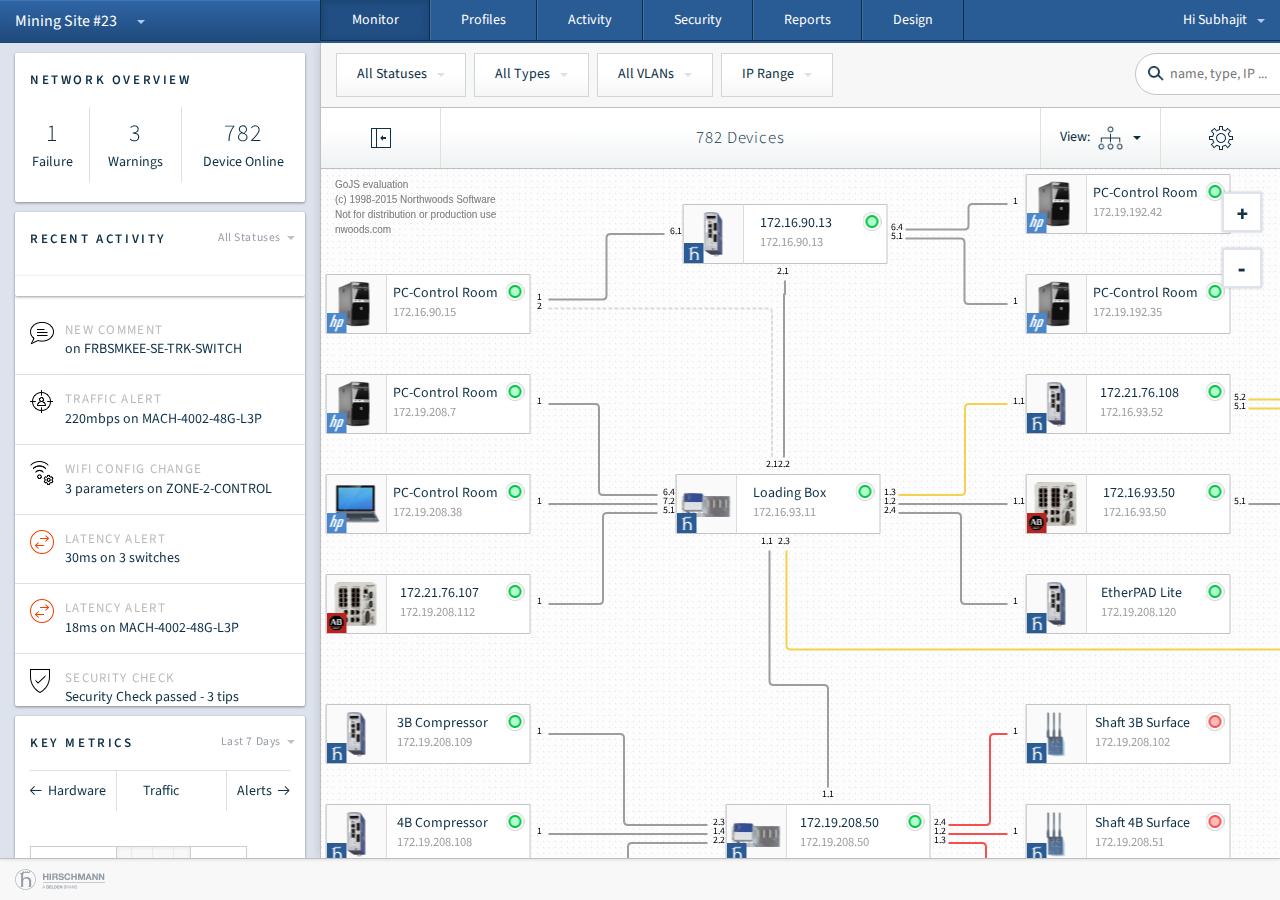
==== index.html @ 6ee3e194 "improve styles for table sorting" ====
<!DOCTYPE html>
<html lang="en">
<head>
	<meta charset="utf-8">
	<meta http-equiv="X-UA-Compatible" content="IE=edge">
	<meta name="viewport" content="width=device-width, initial-scale=1">
	<meta name="apple-mobile-web-app-capable" content="yes">
	
	<title>Monitor - Belden Unified Platform</title>
	
	<link href="http://fonts.googleapis.com/css?family=Source+Sans+Pro:400,300,300italic,400italic,600,700,700italic,600italic" rel="stylesheet" type="text/css">
	
	<link href="assets/css/style.css" rel="stylesheet">
	<link href="assets/css/alignment-helper.css" rel="stylesheet">
	
	<!--[if lt IE 9]>
	<script src="https://oss.maxcdn.com/html5shiv/3.7.2/html5shiv.min.js"></script>
	<script src="https://oss.maxcdn.com/respond/1.4.2/respond.min.js"></script>
	<![endif]-->
	
	<link href="assets/favicon.ico" rel="shortcut icon">
	<link href="assets/img/apple-touch-icon.png" rel="apple-touch-icon">
</head>

<!-- -  H E A D E R   -->



<header>
	<div id="header" class="container-fluid">
		<div class="row">
			<div id="selected-network" class="col-sm-3 border">
				<div class="dropdown">
					<button class="dropdown-toggle" type="button" id="sec-filters-network" data-toggle="dropdown" aria-haspopup="true" aria-expanded="true">Mining Site #23<span class="caret"></span></button>
					<ul class="dropdown-menu" aria-labelledby="sec-filters-network">
						<li><a href="#">Building 2 Network</a></li>
						<li><a href="#">Building 3 Network</a></li>
						<li><a href="#">Building 4 Network</a></li>
						<li role="separator" class="divider"></li>
						<li><a href="#">Create a New Network</a></li>
					</ul>
				</div>
			</div>
			
			<div class="col-md-7 col-sm-8 col-xs-10 border">
				<div class="row">
					<nav>
						<ul class="nav nav-pills">
							<li role="presentation" class="active"><a href="">Monitor</a></li>
							<li role="presentation"><a href="">Profiles</a></li>
							<li role="presentation" class=""><a href="">Activity</a></li>
							<li role="presentation" class="hidden-xs"><a href="">Security</a></li>
							<li role="presentation" class="hidden-sm hidden-xs"><a href="">Reports</a></li>
							<li role="presentation" class="hidden-sm hidden-xs"><a href="">Design</a></li>
						</ul>
					</nav>
				</div>
			</div>
			<div class="col-sm-1 col-xs-2 visible-sm visible-xs text-right">
				
				<div class="dropdown">
					<button class="dropdown-toggle" type="button" id="header-user-mobile" data-toggle="dropdown" aria-haspopup="true" aria-expanded="true"><img src="assets/img/icon-menu.png" width="24" height="17" alt="main menu"></button>
					<ul class="dropdown-menu dropdown-menu-right" aria-labelledby="header-user-mobile">
						<li role="presentation"><a href="">Monitor</a></li>
						<li role="presentation"><a href="">Profiles</a></li>
						<li role="presentation"><a href="">Activity</a></li>
						<li role="presentation"><a href="">Security</a></li>
						<li role="presentation"><a href="">Reports</a></li>
						<li role="presentation"><a href="">Design</a></li>
						<li role="separator" class="divider"></li>
						<li role="presentation"><a href="">Your Account</a></li>
						<li role="presentation"><a href="">Log Out</a></li>
					</ul>
				</div>
			</div>
			<div class="col-md-2 hidden-sm hidden-xs text-right border">
				<div class="dropdown">
					<button class="dropdown-toggle" type="button" id="header-user" data-toggle="dropdown" aria-haspopup="true" aria-expanded="true">Hi Subhajit<span class="caret"></span></button>
					<ul class="dropdown-menu dropdown-menu-right" aria-labelledby="header-user">
						<li><a href="#">Account Settings</a></li>
						<li><a href="#">Another action</a></li>
						<li><a href="#">Log Out</a></li>
					</ul>
				</div>
			</div>
		</div>
	</div>
</header>

<div id="sec-main-content" class="container-fluid" role="main">
	<div class="row">
	
		<!--   S T A T S   -->
		
		<div id="col-stats" class="col-sm-3 col-xs-12">
			<div id="sub-sec-overview" class="sub-sec">
				<div class="sub-sec-title">
					<h3>Network Overview</h3>
				</div>
				<div class="sub-sec-content">
					<div class="stat-counts clearfix">
						<div class="stat-count">
							<div class="stat-wrapper">
								<div class="stat-value">1</div>
								<div class="stat-unit">Failure</div>
							</div>
						</div>
						<div class="stat-count">
							<div class="stat-wrapper">
								<div class="stat-value">3</div>
								<div class="stat-unit">Warnings</div>
							</div>
						</div>
						<div class="stat-count">
							<div class="stat-wrapper">
								<div class="stat-value">782</div>
								<div class="stat-unit">Device Online</div>
							</div>
						</div>
					</div>
				</div>
			</div><!-- sub-sec -->
			
			<div id="sub-sec-recent" class="sub-sec">
				<div class="sub-sec-title">
					<h3>Recent Activity</h3>
					<div class="dropdown">
						<button class="dropdown-toggle" type="button" id="sub-sec-recent-status" data-toggle="dropdown" aria-haspopup="true" aria-expanded="true">All Statuses<span class="caret"></span></button>
						<ul class="dropdown-menu dropdown-menu-right" aria-labelledby="sub-sec-recent-status">
							<li><a href="#">Action</a></li>
							<li><a href="#">Another action</a></li>
							<li><a href="#">Something else here</a></li>
							<li><a href="#">Separated link</a></li>
						</ul>
					</div>
				</div>
				<div class="sub-sec-content">
                
                
                <!-- Start Activity Status-->
                 <div id="sub-sec-metrics" class="sub-sec">
                        <div id="propertiesPanel" style="display: none;  width:100%; background-color: #FFF; border: solid 1px #e0e0e0">
                        
                        <div class="actvity-title"><h1>OVERVIEW &nbsp;&nbsp;&nbsp;&nbsp;&nbsp;&nbsp; ACTIVITY DETAILS</h1></div>
                        
                        <div class="activity-border">&nbsp;</div>
                        
                        <div class="activity-details"><h1>Device has exceeded temperature threshold.</h1></div>
                        
                         <div class="activity-border">&nbsp;</div>
                        
                        <div class="actvity-title"><h1>AFFECTED DEVICES</h1></div>
                        
                         <div class="activity-status"><span id="Status"></span>  &nbsp; <span id="Chassis" ></span> </div>
                        
                        
                         <div class="activity-border">&nbsp;</div>
                         
                         <div class="actvity-title"><h1>DEVICE DATA</h1></div>
                        
                         <div class="activity-details"><p>Temperature for the affected device exceeded the threshold temperature ranges for 23 minutes, but did not near the maximum rated temperature. </p></div>
                         
                         <div class="activity-border">&nbsp;</div>
                         
                         <div class="actvity-title"><h1>RECOMMENDED ACTIONS</h1></div>
                         
                         <div class="activity-details">
                         <ol>
                         <li>Check devices and surrounding enclosures to ensure the devices are recieving proper ventilation.</li>
                         <li>Add additional fans to the affected device to improve temperature management.</li>                         
                         </ol>
                         </div>


                         
                         <div class="activity-border">&nbsp;</div>

                       </div>
                       </div>
                <!-- End Activity Status -->
                
                
					<div class="list-events">
						<div class="list-event comment">
							<div class="list-event-type">New Comment</div>
							<div class="list-event-desc">on FRBSMKEE-SE-TRK-SWITCH</div>
						</div>
						<div class="list-event traffic">
							<div class="list-event-type">Traffic Alert</div>
							<div class="list-event-desc">220mbps on MACH-4002-48G-L3P </div>
						</div>
						<div class="list-event config-wifi">
							<div class="list-event-type">WiFi Config Change</div>
							<div class="list-event-desc">3 parameters on ZONE-2-CONTROL</div>
						</div>
						<div class="list-event alert-latency">
							<div class="list-event-type">Latency Alert</div>
							<div class="list-event-desc"> 30ms on 3 switches</div>
						</div>
						<div class="list-event alert-latency">
							<div class="list-event-type">Latency Alert</div>
							<div class="list-event-desc">18ms on MACH-4002-48G-L3P</div>
						</div>
						<div class="list-event check-security">
							<div class="list-event-type">Security Check</div>
							<div class="list-event-desc">Security Check passed - 3 tips</div>
						</div>
						<div class="list-event comment">
							<div class="list-event-type">New Comment</div>
							<div class="list-event-desc">on FRBSMKEE-SE-TRK-SWITCH</div>
						</div>
						<div class="list-event traffic">
							<div class="list-event-type">Traffic Alert</div>
							<div class="list-event-desc">220mbps on MACH-4002-48G-L3P </div>
						</div>
						<div class="list-event config-wifi">
							<div class="list-event-type">WiFi Config Change</div>
							<div class="list-event-desc">3 parameters on ZONE-2-CONTROL</div>
						</div>
						<div class="list-event alert-latency">
							<div class="list-event-type">Latency Alert</div>
							<div class="list-event-desc"> 30ms on 3 switches</div>
						</div>
						<div class="list-event alert-latency">
							<div class="list-event-type">Latency Alert</div>
							<div class="list-event-desc">18ms on MACH-4002-48G-L3P</div>
						</div>
						<div class="list-event check-security">
							<div class="list-event-type">Security Check</div>
							<div class="list-event-desc">Security Check passed - 3 tips</div>
						</div>
					</div>
				</div>
			</div><!-- sub-sec -->

			<div id="sub-sec-metrics" class="sub-sec">
				<div class="sub-sec-title">
					<h3>Key Metrics</h3>
					<div class="dropdown">
						<button id="sub-sec-metrics-period" class="dropdown-toggle" type="button" data-toggle="dropdown" aria-haspopup="true" aria-expanded="true">Last 7 Days<span class="caret"></span></button>
						<ul class="dropdown-menu dropdown-menu-right" aria-labelledby="sub-sec-metrics-period">
							<li><a href="#">Last Hour</a></li>
							<li><a href="#">Last 7 Days</a></li>
							<li><a href="#">Last Month</a></li>
							<li role="separator" class="divider"></li>
							<li><a href="#">Custom</a></li>
						</ul>
					</div>
				</div>
				<div class="sub-sec-page clearfix">
					<div class="prev"><span class="page-label">Hardware</span></div>
					<div class="current"><span class="page-label">Traffic</span></div>
					<div class="next"><span class="page-label">Alerts</span></div>
				</div>
				<div class="sub-sec-content">
					<div class="stat-widgets">
						<div class="stat-widget clearfix">
							<div class="stat-value"><span class="stat-label">Bandwidth</span></div>
							<div class="stat-graph"><div class="current-point"></div></div>
							<div class="stat-now">
								<div class="now-value">120</div>
								<div class="stat-unit">mbps</div>
							</div>
						</div>
						<div class="stat-widget clearfix">
							<div class="stat-value"><span class="stat-label">Throughput</span></div>
							<div class="stat-graph"><div class="current-point"></div></div>
							<div class="stat-now">
								<div class="now-value">87</div>
								<div class="stat-unit">mbps</div>
							</div>
						</div>
						<div class="stat-widget red clearfix">
							<div class="stat-value"><span class="stat-label">Latency</span></div>
							<div class="stat-graph"><div class="current-point"></div></div>
							<div class="stat-now">
								<div class="now-value">20</div>
								<div class="stat-unit">ms</div>
							</div>
						</div>
					</div>
				</div>
			</div><!-- sub-sec -->
		</div><!-- col-stats -->
		
		
		<!--   M A I N - C O N T E N T   -->
			
		
		<div id="main-content" class="col-sm-9">
			
			
			<div id="sec-filters" class="row">
				<div id="sec-filters-filters" class="col-md-10 col-sm-8 col-xs-9">
					<div class="dropdown">
						<button class="dropdown-toggle" type="button" id="sec-filters-status" data-toggle="dropdown" aria-haspopup="true" aria-expanded="true">All Statuses<span class="caret"></span></button>
						<ul class="dropdown-menu" aria-labelledby="sec-filters-status">
							<li><a href="#">Action</a></li>
							<li><a href="#">Another action</a></li>
							<li><a href="#">Something else here</a></li>
							<li role="separator" class="divider"></li>
							<li><a href="#">Separated link</a></li>
						</ul>
					</div>
					<div class="dropdown">
						<button class="dropdown-toggle" type="button" id="sec-filters-type" data-toggle="dropdown" aria-haspopup="true" aria-expanded="true">All Types<span class="caret"></span></button>
						<ul class="dropdown-menu" aria-labelledby="sec-filters-type">
							<li><a href="#">Action</a></li>
							<li><a href="#">Another action</a></li>
							<li><a href="#">Something else here</a></li>
							<li role="separator" class="divider"></li>
							<li><a href="#">Separated link</a></li>
						</ul>
					</div>
					<div class="dropdown hidden-sm hidden-xs ">
						<button class="dropdown-toggle" type="button" id="sec-filters-vlan" data-toggle="dropdown" aria-haspopup="true" aria-expanded="true">All VLANs<span class="caret"></span></button>
						<ul class="dropdown-menu" aria-labelledby="sec-filters-vlan">
							<li><a href="#">Action</a></li>
							<li><a href="#">Another action</a></li>
							<li><a href="#">Something else here</a></li>
							<li role="separator" class="divider"></li>
							<li><a href="#">Separated link</a></li>
						</ul>
					</div>
					<div class="dropdown hidden-sm hidden-xs ">
						<button class="dropdown-toggle" type="button" id="sec-filters-ip" data-toggle="dropdown" aria-haspopup="true" aria-expanded="true">IP Range<span class="caret"></span></button>
						<ul class="dropdown-menu" aria-labelledby="sec-filters-ip">
							<li><a href="#">Action</a></li>
							<li><a href="#">Another action</a></li>
							<li><a href="#">Something else here</a></li>
							<li><a href="#">Separated link</a></li>
						</ul>
					</div>
				</div>
				<div id="sec-filters-search" class="col-md-2 col-sm-4 col-xs-3 text-right">
					<input class="i-search" type="text" name="search" value="" placeholder="name, type, IP ..." />
				</div>
			</div>

			
			<div class="main-content">
				<div class="row">
					<div class="main-content-titlebar">
						<div id="button-drawer" class="title-button"><div class="title-button-wrapper"></div></div>
						<div class="main-content-title">782 Devices</div>
						<div id="view-dropdown" class="title-button dropdown">
							<div class="dropdown-toggle" type="button" data-toggle="dropdown" aria-haspopup="true" aria-expanded="true">
								<span>View:</span>
								<img class="view-icon" src="assets/img/icon-topology@2x.png" width="25" alt="view inventory as topology">
								<span class="caret"></span>
							</div>
							<ul class="dropdown-menu dropdown-menu-right" aria-labelledby="inventory-view-options">
								<li id="button-view-table" data-view="view-table" data-icon="icon-table@2x.png" data-icon-width="25"><a href="#">Table</a></li>
								<li id="button-view-map" data-view="view-map" data-icon="icon-map@2x.png" data-icon-width="16"><a href="#">Map</a></li>
								<li id="button-view-topology" data-view="view-topology" data-icon="icon-topology@2x.png" data-icon-width="27"><a href="#">Topology</a></li>
							</ul>
						</div>
						<div id="button-gear" class="title-button"><div class="title-button-wrapper"><img src="assets/img/icon-gear.png" alt="content options menu"></div></div>
					</div><!-- main-content-titlebar -->
					<div class="view-topology">
					<!--	<img src="assets/img/topology-2@2x.png" width="3152" height="836" alt="inventory topology view"> -->
						<div id="myDiagram"></div>
						<textarea id="mySavedModel" style="display:none;">
							{"class": "go.GraphLinksModel",
								"copiesArrays": true,
								"copiesArrayObjects": true,
								"linkFromPortIdProperty": "fromPort",
								"linkToPortIdProperty": "toPort",
								"nodeDataArray": [
							  
							{"key":"172.16.90.13", "loc":"-493 -70", "img":"assets/img/rs2_icon.png",
							  "leftArray":[ {"portColor":"#425e5c", "portId":"6.1", "portNumber":"6.1"}],
							  "rightArray":[{"portColor":"#425e5c", "portId":"6.4", "portNumber":"6.4"},
											{"portColor":"#425e5c", "portId":"5.1", "portNumber":"5.1"}],
							  "bottomArray":[{"portColor":"#425e5c", "portId":"2.1", "portNumber":"2.1"}],
								"Chassis":"RS2-4R-2MM-SC", "Contact": "Hirschmann Automation and Control Gmbh", "Location": "Hirschmann RSR", "Name": "172.16.90.13", "Product": "RS2", "FirmwareVersion": "L2P-09.00.00", "Status": "Ok"},
							  
							{"key":"172.16.90.15", "loc":"-850 0", "img":"assets/img/pc_icon.png",
							  "rightArray":[{"portColor":"#425e5c", "portId":"1", "portNumber":"1"},
											{"portColor":"#425e5c", "portId":"2", "portNumber":"2"}],
								"Chassis":"PC", "Contact": "Hirschmann Automation and Control Gmbh", "Location": "Hirschmann RSR", "Name": "PC-Control Room", "Product": "PC", "FirmwareVersion": "Windows", "Status": "Ok"},
							  
							{"key":"172.19.192.42", "loc":"-150 -100", "img":"assets/img/pc_icon.png",
							  "leftArray":[ {"portColor":"#425e5c", "portId":"1", "portNumber":"1"} ],
								"Chassis":"PC", "Contact": "Hirschmann Automation and Control Gmbh", "Location": "Hirschmann RSR", "Name": "PC-Control Room", "Product": "PC", "FirmwareVersion": "Windows", "Status": "Ok"},
							  
							{"key":"172.19.192.35", "loc":"-150 0", "img":"assets/img/pc_icon.png",
							  "leftArray":[ {"portColor":"#425e5c", "portId":"1", "portNumber":"1"} ],
								"Chassis":"PC", "Contact": "Hirschmann Automation and Control Gmbh", "Location": "Hirschmann RSR", "Name": "PC-Control Room", "Product": "PC", "FirmwareVersion": "Windows", "Status": "Ok"},
							  
							{"key":"172.16.93.11", "loc":"-500 200", "img":"assets/img/ms4_icon.png",
							  "leftArray":[ {"portColor":"#425e5c", "portId":"6.4", "portNumber":"6.4"},
											{"portColor":"#425e5c", "portId":"7.2", "portNumber":"7.2"},
											{"portColor":"#425e5c", "portId":"5.1", "portNumber":"5.1"}],
							  "rightArray":[{"portColor":"#425e5c", "portId":"1.3", "portNumber":"1.3"},
											{"portColor":"#425e5c", "portId":"1.2", "portNumber":"1.2"},
											{"portColor":"#425e5c", "portId":"2.4", "portNumber":"2.4"}],
							  "topArray":[{"portColor":"#425e5c", "portId":"2.1", "portNumber":"2.1"},
										  {"portColor":"#425e5c", "portId":"2.2", "portNumber":"2.2"}],
							  "bottomArray":[{"portColor":"#425e5c", "portId":"1.1", "portNumber":"1.1"},
											{"portColor":"#425e5c", "portId":"2.3", "portNumber":"2.3"}],
								"Chassis":"MS4128-5", "Contact": "Hirschmann Automation and Control Gmbh", "Location": "Hirschmann RSR", "Name": "Loading Box", "Product": "PowerMICE", "FirmwareVersion": "L2P-09.00.00", "Status": "Ok"},
							  
							{"key":"172.19.208.7", "loc":"-850 100", "img":"assets/img/pc_icon.png",
							  "rightArray":[ {"portColor":"#425e5c", "portId":"1", "portNumber":"1"} ],
								"Chassis":"PC", "Contact": "Hirschmann Automation and Control Gmbh", "Location": "Hirschmann RSR", "Name": "PC-Control Room", "Product": "PC", "FirmwareVersion": "Windows", "Status": "Ok"},
							  
							{"key":"172.19.208.38", "loc":"-850 200", "img":"assets/img/laptop_icon.png",
							  "rightArray":[ {"portColor":"#425e5c", "portId":"1", "portNumber":"1"} ],
								"Chassis":"Laptop", "Contact": "Hirschmann Automation and Control Gmbh", "Location": "Hirschmann RSR", "Name": "PC-Control Room", "Product": "Lapotp", "FirmwareVersion": "Linux", "Status": "Ok"},
							  
							{"key":"172.19.208.112", "loc":"-850 300", "img":"assets/img/rockwell_5700_icon.png",
							  "rightArray":[ {"portColor":"#425e5c", "portId":"1", "portNumber":"1"} ],
								"Chassis":"Stratix 5700", "Contact": "Hirschmann Automation and Control Gmbh", "Location": "Hirschmann RSR", "Name": "172.21.76.107", "Product": "Rockwell", "FirmwareVersion": "L2P-09.00.00", "Status": "Ok"},
							  
							{"key":"172.16.93.52", "loc":"-150 100", "img":"assets/img/rs2_icon.png",
							  "leftArray":[ {"portColor":"#425e5c", "portId":"1.1", "portNumber":"1.1"} ],
							  "rightArray":[{"portColor":"#425e5c", "portId":"5.2", "portNumber":"5.2"},
											{"portColor":"#425e5c", "portId":"5.1", "portNumber":"5.1"}],
								"Chassis":"RS2-4R-2MM-SC", "Contact": "Hirschmann Automation and Control Gmbh", "Location": "Hirschmann RSR", "Name": "172.21.76.108", "Product": "RS2", "FirmwareVersion": "L2P-09.00.00", "Status": "Ok"},
							  
							{"key":"172.19.208.111", "loc":"250 50", "img":"assets/img/ms4_icon.png",
							  "leftArray":[ {"portColor":"#425e5c", "portId":"1", "portNumber":"1"} ],
								"Chassis":"MS4128-5", "Contact": "Hirschmann Automation and Control Gmbh", "Location": "Hirschmann RSR", "Name": "Multinet Buffer", "Product": "PowerMICE", "FirmwareVersion": "L2P-09.00.00", "Status": "Warning"},
							  
							{"key":"172.19.208.113", "loc":"250 150", "img":"assets/img/rs2_icon.png",
							  "leftArray":[ {"portColor":"#425e5c", "portId":"1", "portNumber":"1"} ],
								"Chassis":"RS2-4R-2MM-SC", "Contact": "Hirschmann Automation and Control Gmbh", "Location": "Hirschmann RSR", "Name": "172.19.208.113", "Product": "RS2", "FirmwareVersion": "L2P-09.00.00", "Status": "Warning"},  
							  
							{"key":"172.16.93.50", "loc":"-150 200", "img":"assets/img/rockwell_5700_icon.png",
							  "leftArray":[ {"portColor":"#425e5c", "portId":"1.1", "portNumber":"1.1"} ],
							  "rightArray":[{"portColor":"#425e5c", "portId":"5.1", "portNumber":"5.1"}],
								"Chassis":"Stratix 5700", "Contact": "Hirschmann Automation and Control Gmbh", "Location": "Hirschmann RSR", "Name": "172.16.93.50", "Product": "Rockwell", "FirmwareVersion": "L2P-09.00.00", "Status": "Ok"},
								
							{"key":"172.19.208.110", "loc":"250 250", "img":"assets/img/rockwell_5700_icon.png",
							  "leftArray":[ {"portColor":"#425e5c", "portId":"1", "portNumber":"1"} ],
								"Chassis":"Stratix 5700", "Contact": "Hirschmann Automation and Control Gmbh", "Location": "Hirschmann RSR", "Name": "K4 Overland", "Product": "Rockwell", "FirmwareVersion": "L2P-09.00.00", "Status": "Ok"},
							  
							{"key":"172.19.208.120", "loc":"-150 300", "img":"assets/img/rs2_icon.png",
							  "leftArray":[ {"portColor":"#425e5c", "portId":"1", "portNumber":"1"} ],
								"Chassis":"RS2-4R-2MM-SC", "Contact": "Hirschmann Automation and Control Gmbh", "Location": "Hirschmann RSR", "Name": "EtherPAD Lite", "Product": "RS2", "FirmwareVersion": "L2P-09.00.00", "Status": "Ok"},
							  
							{"key":"172.19.208.50", "loc":"-450 530", "img":"assets/img/ms4_icon.png",
							  "leftArray":[ {"portColor":"#425e5c", "portId":"2.3", "portNumber":"2.3"},
											{"portColor":"#425e5c", "portId":"1.4", "portNumber":"1.4"},
											{"portColor":"#425e5c", "portId":"2.2", "portNumber":"2.2"}],
							  "rightArray":[{"portColor":"#425e5c", "portId":"2.4", "portNumber":"2.4"},
											{"portColor":"#425e5c", "portId":"1.2", "portNumber":"1.2"},
											{"portColor":"#425e5c", "portId":"1.3", "portNumber":"1.3"}],
							  "topArray":[{"portColor":"#425e5c", "portId":"1.1", "portNumber":"1.1"}],
								"Chassis":"MS4128-5", "Contact": "Hirschmann Automation and Control Gmbh", "Location": "Hirschmann RSR", "Name": "172.19.208.50", "Product": "PowerMICE", "FirmwareVersion": "L2P-09.00.00", "Status": "Ok"},
									
							{"key":"172.19.208.109", "loc":"-850 430", "img":"assets/img/rs2_icon.png",
							  "rightArray":[ {"portColor":"#425e5c", "portId":"1", "portNumber":"1"} ],
								"Chassis":"RS2-4R-2MM-SC", "Contact": "Hirschmann Automation and Control Gmbh", "Location": "Hirschmann RSR", "Name": "3B Compressor", "Product": "RS2", "FirmwareVersion": "L2P-09.00.00", "Status": "Ok"},
								
							{"key":"172.19.208.108", "loc":"-850 530", "img":"assets/img/rs2_icon.png",
							  "rightArray":[ {"portColor":"#425e5c", "portId":"1", "portNumber":"1"} ],
								"Chassis":"RS2-4R-2MM-SC", "Contact": "Hirschmann Automation and Control Gmbh", "Location": "Hirschmann RSR", "Name": "4B Compressor", "Product": "RS2", "FirmwareVersion": "L2P-09.00.00", "Status": "Ok"},
							
							{"key":"172.19.208.106", "loc":"-850 630", "img":"assets/img/rs2_icon.png",
							  "rightArray":[ {"portColor":"#425e5c", "portId":"1", "portNumber":"1"} ],
								"Chassis":"RS2-4R-2MM-SC", "Contact": "Hirschmann Automation and Control Gmbh", "Location": "Hirschmann RSR", "Name": "K4 Compressor", "Product": "RS2", "FirmwareVersion": "L2P-09.00.00", "Status": "Ok"},
							
							{"key":"172.19.208.102", "loc":"-150 430", "img":"assets/img/bat_icon.png",
							  "leftArray":[ {"portColor":"#425e5c", "portId":"1", "portNumber":"1"} ],
								"Chassis":"BAT-300 Rail", "Contact": "Hirschmann Automation and Control Gmbh", "Location": "Hirschmann RSR", "Name": "Shaft 3B Surface", "Product": "BAT Industrial Wireless", "FirmwareVersion": "L2P-09.00.00", "Status": "Error"},
							
							{"key":"172.19.208.51", "loc":"-150 530", "img":"assets/img/bat_icon.png",
							  "leftArray":[ {"portColor":"#425e5c", "portId":"1", "portNumber":"1"} ],
								"Chassis":"BAT-300 Rail", "Contact": "Hirschmann Automation and Control Gmbh", "Location": "Hirschmann RSR", "Name": "Shaft 4B Surface", "Product": "BAT Industrial Wireless", "FirmwareVersion": "L2P-09.00.00", "Status": "Error"},
							
							{"key":"172.19.208.55", "loc":"-150 630", "img":"assets/img/bat_icon.png",
							  "leftArray":[ {"portColor":"#425e5c", "portId":"1", "portNumber":"1"}],
							  "Chassis":"BAT-300 Rail", "Contact": "Hirschmann Automation and Control Gmbh", "Location": "Hirschmann RSR", "Name": "Shaft K4 Surface", "Product": "BAT Industrial Wireless", "FirmwareVersion": "L2P-09.00.00", "Status": "Error"},
							
							{"key":"172.21.76.101", "loc":"1100 0", "img":"assets/img/rs2_icon.png",
							"leftArray":[ {"portColor":"#425e5c", "portId":"1", "portNumber":"1"} ],
							  "Chassis":"RS2-4R-2MM-SC", "Contact": "Hirschmann Automation and Control Gmbh", "Location": "Hirschmann RSR", "Name": "172.21.76.101", "Product": "RS2", "FirmwareVersion": "L2P-09.00.00", "Status": "Ok"},
							
							{"key":"172.21.76.102", "loc":"1100 70", "img":"assets/img/rs2_icon.png",
							"leftArray":[ {"portColor":"#425e5c", "portId":"1", "portNumber":"1"} ],
							  "Chassis":"PingDevice", "Contact": "Hirschmann Automation and Control Gmbh", "Location": "Hirschmann RSR", "Name": "172.21.76.102", "Product": "PingDevice", "FirmwareVersion": "L2P-09.00.00", "Status": "Ok"},
							
							{"key":"172.21.76.103", "loc":"1100 140", "img":"assets/img/rs2_icon.png",
							"leftArray":[ {"portColor":"#425e5c", "portId":"1", "portNumber":"1"} ],
							  "Chassis":"RS2-4R-2MM-SC", "Contact": "Hirschmann Automation and Control Gmbh", "Location": "Hirschmann RSR", "Name": "172.21.76.103", "Product": "RS2", "FirmwareVersion": "L2P-09.00.00", "Status": "Ok"},
							
							{"key":"172.21.76.104", "loc":"1100 210", "img":"assets/img/rs2_icon.png",
							"leftArray":[ {"portColor":"#425e5c", "portId":"1", "portNumber":"1"} ],
							  "Chassis":"RS2-4R-2MM-SC", "Contact": "Hirschmann Automation and Control Gmbh", "Location": "Hirschmann RSR", "Name": "172.21.76.104", "Product": "RS2", "FirmwareVersion": "L2P-09.00.00", "Status": "Ok"},
							
							{"key":"172.21.76.105", "loc":"1100 280", "img":"assets/img/rs2_icon.png",
							"leftArray":[ {"portColor":"#425e5c", "portId":"1", "portNumber":"1"} ],
							  "Chassis":"RS2-4R-2MM-SC", "Contact": "Hirschmann Automation and Control Gmbh", "Location": "Hirschmann RSR", "Name": "172.21.76.105", "Product": "RS2", "FirmwareVersion": "L2P-09.00.00", "Status": "Ok"},
							
							{"key":"172.21.76.106", "loc":"1100 350", "img":"assets/img/rs2_icon.png",
							"leftArray":[ {"portColor":"#425e5c", "portId":"1", "portNumber":"1"} ],
							  "Chassis":"RS2-4R-2MM-SC", "Contact": "Hirschmann Automation and Control Gmbh", "Location": "Hirschmann RSR", "Name": "172.21.76.106", "Product": "RS2", "FirmwareVersion": "L2P-09.00.00", "Status": "Ok"},
							
							{"key":"172.21.76.107", "loc":"1100 420", "img":"assets/img/rs2_icon.png",
							"leftArray":[ {"portColor":"#425e5c", "portId":"1", "portNumber":"1"} ],
							  "Chassis":"RS2-4R-2MM-SC", "Contact": "Hirschmann Automation and Control Gmbh", "Location": "Hirschmann RSR", "Name": "172.21.76.107", "Product": "RS2", "FirmwareVersion": "L2P-09.00.00", "Status": "Ok"},
							
							{"key":"172.21.76.108", "loc":"1100 490", "img":"assets/img/rs2_icon.png",
							"leftArray":[ {"portColor":"#425e5c", "portId":"1", "portNumber":"1"} ],
							  "Chassis":"RS2-4R-2MM-SC", "Contact": "Hirschmann Automation and Control Gmbh", "Location": "Hirschmann RSR", "Name": "172.21.76.108", "Product": "RS2", "FirmwareVersion": "L2P-09.00.00", "Status": "Ok"},
							
							{"key":"172.21.76.110", "loc":"1100 560", "img":"assets/img/rs2_icon.png",
							"leftArray":[ {"portColor":"#425e5c", "portId":"1", "portNumber":"1"} ],
							  "Chassis":"RS2-4R-2MM-SC", "Contact": "Hirschmann Automation and Control Gmbh", "Location": "Hirschmann RSR", "Name": "172.21.76.110", "Product": "PingDevice", "FirmwareVersion": "L2P-09.00.00", "Status": "Ok"},
							
							{"key":"172.21.76.111", "loc":"1100 630", "img":"assets/img/rs2_icon.png",
							"leftArray":[ {"portColor":"#425e5c", "portId":"1", "portNumber":"1"} ],
							  "Chassis":"RS2-4R-2MM-SC", "Contact": "Hirschmann Automation and Control Gmbh", "Location": "Hirschmann RSR", "Name": "172.21.76.111", "Product": "RS2", "FirmwareVersion": "L2P-09.00.00", "Status": "Ok"},
							
							{"key":"172.16.3.12", "loc":"550 350", "img":"assets/img/ms4_icon.png",
							"leftArray":[{"portColor":"#425e5c","portId":"5.2", "portNumber":"5.2"},
										{"portColor":"#425e5c","portId":"5.1", "portNumber":"5.1"}],
							"topArray":[{"portColor":"#425e5c","portId":"7.2", "portNumber":"7.2"}],
							"bottomArray":[{"portColor":"#425e5c","portId":"3.1", "portNumber":"3.1"}],
							"rightArray":[{"portColor":"#425e5c","portId":"7.1", "portNumber":"7.1"},
										{"portColor":"#425e5c","portId":"6.1", "portNumber":"6.1"},
										{"portColor":"#425e5c","portId":"6.3", "portNumber":"6.3"},
										{"portColor":"#425e5c","portId":"6.4", "portNumber":"6.4"},
										{"portColor":"#425e5c","portId":"7.3", "portNumber":"7.3"},
										{"portColor":"#425e5c","portId":"7.4", "portNumber":"7.4"}],
							  "Chassis":"MS4128-5", "Contact": "Hirschmann Automation and Control Gmbh", "Location": "Karee 3 Compressors", "Name": "K4 Remote", "Product": "PowerMice", "FirmwareVersion": "L2P-09.00.00", "Status": "Warning"},
							
							{"key":"172.21.72.6", "loc":"220 550", "img":"assets/img/pc_icon.png",
							"rightArray":[ {"portColor":"#425e5c","portId":"1", "portNumber":"1"} ],
							  "Chassis":"PC", "Contact": "Hirschmann Automation and Control Gmbh", "Location": "Karee 3 Compressors", "Name": "K4 Control Room", "Product": "PC", "FirmwareVersion": "L2P-09.00.00", "Status": "Ok"}
							  ],
							
							"linkDataArray": [
							{"from":"172.16.90.13", "to":"172.19.192.42", "fromPort":"6.4", "toPort":"1", "status":"ok"},
							{"from":"172.16.90.13", "to":"172.19.192.35", "fromPort":"5.1", "toPort":"1", "status":"ok"},
							{"from":"172.16.90.13", "to":"172.16.90.15", "fromPort":"6.1", "toPort":"1", "status":"ok"},
							{"from":"172.16.90.13", "to":"172.16.93.11", "fromPort":"2.1", "toPort":"2.2", "status":"ok"},
							{"from":"172.16.90.15", "to":"172.16.93.11", "fromPort":"2", "toPort":"2.1", "redundant":true, "status":"inactive"},
							{"from":"172.16.93.11", "to":"172.19.208.7", "fromPort":"6.4", "toPort":"1", "status":"ok"},
							{"from":"172.16.93.11", "to":"172.19.208.38", "fromPort":"7.2", "toPort":"1", "status":"ok"},
							{"from":"172.16.93.11", "to":"172.19.208.112", "fromPort":"5.1", "toPort":"1", "status":"ok"},
							{"from":"172.16.93.11", "to":"172.16.93.52", "fromPort":"1.3", "toPort":"1.1", "status":"warning"},
							{"from":"172.16.93.11", "to":"172.16.93.50", "fromPort":"1.2", "toPort":"1.1", "status":"ok"},
							{"from":"172.16.93.11", "to":"172.19.208.120", "fromPort":"2.4", "toPort":"1", "status":"ok"},
							{"from":"172.16.93.11", "to":"172.19.208.50", "fromPort":"1.1", "toPort":"1.1", "status":"ok"},
							{"from":"172.19.208.50", "to":"172.19.208.109", "fromPort":"2.3", "toPort":"1", "status":"ok"},
							{"from":"172.19.208.50", "to":"172.19.208.108", "fromPort":"1.4", "toPort":"1", "status":"ok"},
							{"from":"172.19.208.50", "to":"172.19.208.106", "fromPort":"2.2", "toPort":"1", "status":"ok"},
							{"from":"172.19.208.50", "to":"172.19.208.102", "fromPort":"2.4", "toPort":"1", "status":"error"},
							{"from":"172.19.208.50", "to":"172.19.208.51", "fromPort":"1.2", "toPort":"1", "status":"error"},
							{"from":"172.19.208.50", "to":"172.19.208.55", "fromPort":"1.3", "toPort":"1", "status":"error"},
							{"from":"172.16.93.52", "to":"172.19.208.111", "fromPort":"5.2", "toPort":"1", "status":"warning"},
							{"from":"172.16.93.52", "to":"172.19.208.113", "fromPort":"5.1", "toPort":"1", "status":"warning"},
							{"from":"172.16.93.50", "to":"172.19.208.110", "fromPort":"5.1", "toPort":"1", "status":"ok"},
							{"from":"172.16.93.11", "to":"172.16.3.12", "fromPort":"2.3", "toPort":"5.2", "status":"warning"},
							{"from":"172.16.3.12", "to":"172.21.76.101", "fromPort":"7.2", "toPort":"1", "status":"ok"},
							{"from":"172.16.3.12", "to":"172.21.76.102", "fromPort":"7.1", "toPort":"1", "status":"ok"},
							{"from":"172.16.3.12", "to":"172.21.76.103", "fromPort":"6.4", "toPort":"1", "status":"ok"},
							{"from":"172.16.3.12", "to":"172.21.76.105", "fromPort":"7.4", "toPort":"1", "status":"ok"},
							{"from":"172.16.3.12", "to":"172.21.76.106", "fromPort":"7.3", "toPort":"1", "status":"ok"},
							{"from":"172.16.3.12", "to":"172.21.76.107", "fromPort":"6.1", "toPort":"1", "status":"ok"},
							{"from":"172.16.3.12", "to":"172.21.76.110", "fromPort":"3.1", "toPort":"1", "status":"ok"},
							{"from":"172.16.3.12", "to":"172.21.76.108", "fromPort":"3.1", "toPort":"1", "status":"ok"},
							{"from":"172.16.3.12", "to":"172.21.76.111", "fromPort":"3.1", "toPort":"1", "status":"ok"},
							{"from":"172.16.3.12", "to":"172.21.76.104", "fromPort":"6.3", "toPort":"1", "status":"ok"},
							{"from":"172.16.3.12", "to":"172.21.72.6", "fromPort":"5.1", "toPort":"1", "status":"ok"}
							]}
						</textarea>
						<div class="zoom-controls">
							<div class="control zoom-in-icon" onClick="myDiagram.commandHandler.increaseZoom(3/2)"></div>
							<div class="control zoom-out-icon" onClick="myDiagram.commandHandler.decreaseZoom(2/3)"></div>
           					<!-- <input id="ZoomToFit" type="button" onclick="myDiagram.commandHandler.zoomToFit()" value="[]" class="control" /> -->
       					</div>
					</div><!-- view-topology -->
					<div class="view-table hidden">
						<table class="table table-striped">
							<thead>
								<tr>
									<th><input type="checkbox"></th>
									<th>Name</th>
									<th>State</th>
									<th>Type</th>
									<th>Model</th>
									<th>Vendor</th>
									<th>Product ID</th>
									<th>Firmware Version</th>
									<th>Group</th>
								</tr>
							</thead>
							<tbody>
								<tr>
									<td><input type="checkbox"></td>
									<td><span role="button" class="state-alert"></span><a href="">172.16.90.13</a></td>
									<td>Production</td>
									<td>RS2</td>
									<td>RS2-4R-2MM-SC</td>
									<td>Hirschmann</td>
									<td>Riesdf9384-2</td>
									<td>15.2(34)v5</td>
									<td><span class="group">SF > Zone 1 > Cell 1</span></td>
								</tr>
								<tr>
									<td><input type="checkbox"></td>
									<td><span role="button" class="state-alert"></span><a href="">172.16.90.15</a></td>
									<td>Production</td>
									<td>PC</td>
									<td>Windows PC</td>
									<td>Hirschmann</td>
									<td>Riesdf9384-2</td>
									<td>15.2(34)v5</td>
									<td><span class="group">SF > Zone 1 > Cell 1</span></td>
								</tr>
								<tr>
									<td><input type="checkbox"></td>
									<td><span role="button" class="state-alert"></span><a href="">172.21.76.110</a></td>
									<td>Production</td>
									<td>PingDevice</td>
									<td>PingDevice</td>
									<td>N/A</td>
									<td>N/A</td>
									<td>N/A</td>
									<td><span class="group">SF > Zone 1 > Cell 1</span></td>
								</tr>
								<tr>
									<td><input type="checkbox"></td>
									<td><span role="button" class="state-ok"></span><a href="">172.19.192.42</a></td>
									<td>Production</td>
									<td>PC</td>
									<td>Windows PC</td>
									<td>Hirschmann</td>
									<td>Riesdf9384-2</td>
									<td>15.2(34)v5</td>
									<td><span class="group">SF > Zone 1 > Cell 1</span></td>
								</tr>
								<tr>
									<td><input type="checkbox"></td>
									<td><span role="button" class="state-ok"></span><a href="">172.19.192.35</a></td>
									<td>Production</td>
									<td>PowerMICE</td>
									<td>MS4128-5</td>
									<td>Hirschmann</td>
									<td>Riesdf9384-2</td>
									<td>15.2(34)v5</td>
									<td><span class="group">SF > Zone 1 > Cell 1</span></td>
								</tr>
								<tr>
									<td><input type="checkbox"></td>
									<td><span role="button" class="state-warning"></span><a href="">172.16.93.11</a></td>
									<td>Production</td>
									<td>PowerMICE</td>
									<td>MS4128-5</td>
									<td>Hirschmann</td>
									<td>Riesdf9384-2</td>
									<td>15.2(34)v5</td>
									<td><span class="group">SF > Zone 1 > Cell 1</span></td>
								</tr>
								<tr>
									<td><input type="checkbox"></td>
									<td><span role="button" class="state-ok"></span><a href="">172.19.208.7</a></td>
									<td>Production</td>
									<td>PC</td>
									<td>Windows PC</td>
									<td>Hirschmann</td>
									<td>Riesdf9384-2</td>
									<td>15.2(34)v5</td>
									<td><span class="group">SF > Zone 1 > Cell 1</span></td>
								</tr>
								<tr>
									<td><input type="checkbox"></td>
									<td><span role="button" class="state-warning"></span><a href="">172.19.208.38</a></td>
									<td>Production</td>
									<td>Laptop</td>
									<td>Linux Machine</td>
									<td>Hirschmann</td>
									<td>Riesdf9384-2</td>
									<td>15.2(34)v5</td>
									<td><span class="group">SF > Zone 1 > Cell 1</span></td>
								</tr>
								<tr>
									<td><input type="checkbox"></td>
									<td><span role="button" class="state-ok"></span><a href="">172.16.93.52</a></td>
									<td>Production</td>
									<td>RS2</td>
									<td>RS2-4R-2MM-SC</td>
									<td>Hirschmann</td>
									<td>Riesdf9384-2</td>
									<td>15.2(34)v5</td>
									<td><span class="group">SF > Zone 1 > Cell 1</span></td>
								</tr>
								<tr>
									<td><input type="checkbox"></td>
									<td><span role="button" class="state-ok"></span><a href="">172.19.208.111</a></td>
									<td>Production</td>
									<td>PowerMICE</td>
									<td>MS4128-5</td>
									<td>Hirschmann</td>
									<td>Riesdf9384-2</td>
									<td>15.2(34)v5</td>
									<td><span class="group">SF > Zone 1 > Cell 1</span></td>
								</tr>
								<tr>
									<td><input type="checkbox"></td>
									<td><span role="button" class="state-ok"></span><a href="">172.19.208.113</a></td>
									<td>Production</td>
									<td>RS2</td>
									<td>RS2-4R-2MM-SC</td>
									<td>Hirschmann</td>
									<td>Riesdf9384-2</td>
									<td>15.2(34)v5</td>
									<td><span class="group">SF > Zone 1 > Cell 1</span></td>
								</tr>
								<tr>
									<td><input type="checkbox"></td>
									<td><span role="button" class="state-ok"></span><a href="">172.16.93.50</a></td>
									<td>Production</td>
									<td>RS20</td>
									<td>RS20-0400M2</td>
									<td>Hirschmann</td>
									<td>Riesdf9384-2</td>
									<td>15.2(34)v5</td>
									<td><span class="group">SF > Zone 1 > Cell 1</span></td>
								</tr>
								<tr>
									<td><input type="checkbox"></td>
									<td><span role="button" class="state-ok"></span><a href="">172.19.208.110</a></td>
									<td>Production</td>
									<td>RS20</td>
									<td>RS20-0400M2</td>
									<td>Hirschmann</td>
									<td>Riesdf9384-2</td>
									<td>15.2(34)v5</td>
									<td><span class="group">SF > Zone 1 > Cell 1</span></td>
								</tr>
								<tr>
									<td><input type="checkbox"></td>
									<td><span role="button" class="state-ok"></span><a href="">172.19.208.120</a></td>
									<td>Production</td>
									<td>RS2</td>
									<td>RS2-4R-2MM-SC</td>
									<td>Hirschmann</td>
									<td>Riesdf9384-2</td>
									<td>15.2(34)v5</td>
									<td><span class="group">SF > Zone 1 > Cell 1</span></td>
								</tr>
								<tr>
									<td><input type="checkbox"></td>
									<td><span role="button" class="state-ok"></span><a href="">172.19.208.50</a></td>
									<td>Production</td>
									<td>PowerMICE</td>
									<td>MS4128-5</td>
									<td>Hirschmann</td>
									<td>Riesdf9384-2</td>
									<td>15.2(34)v5</td>
									<td><span class="group">SF > Zone 1 > Cell 1</span></td>
								</tr>
								<tr>
									<td><input type="checkbox"></td>
									<td><span role="button" class="state-ok"></span><a href="">172.19.208.120</a></td>
									<td>Production</td>
									<td>RS2</td>
									<td>RS2-4R-2MM-SC</td>
									<td>Hirschmann</td>
									<td>Riesdf9384-2</td>
									<td>15.2(34)v5</td>
									<td><span class="group">SF > Zone 1 > Cell 1</span></td>
								</tr>
								<tr>
									<td><input type="checkbox"></td>
									<td><span role="button" class="state-ok"></span><a href="">172.19.208.109</a></td>
									<td>Production</td>
									<td>RS2</td>
									<td>RS2-4R-2MM-SC</td>
									<td>Hirschmann</td>
									<td>Riesdf9384-2</td>
									<td>15.2(34)v5</td>
									<td><span class="group">SF > Zone 1 > Cell 1</span></td>
								</tr>
								<tr>
									<td><input type="checkbox"></td>
									<td><span role="button" class="state-ok"></span><a href="">172.19.208.108</a></td>
									<td>Production</td>
									<td>RS2</td>
									<td>RS2-4R-2MM-SC</td>
									<td>Hirschmann</td>
									<td>Riesdf9384-2</td>
									<td>15.2(34)v5</td>
									<td><span class="group">SF > Zone 1 > Cell 1</span></td>
								</tr>
								<tr>
									<td><input type="checkbox"></td>
									<td><span role="button" class="state-ok"></span><a href="">172.16.3.12</a></td>
									<td>Production</td>
									<td>PowerMice</td>
									<td>MS4128-5</td>
									<td>Hirschmann</td>
									<td>Riesdf9384-2</td>
									<td>15.2(34)v5</td>
									<td><span class="group">SF > Zone 1 > Cell 1</span></td>
								</tr>
								<tr>
									<td><input type="checkbox"></td>
									<td><span role="button" class="state-ok"></span><a href="">172.19.208.102</a></td>
									<td>Production</td>
									<td>BAT</td>
									<td>BAT-300 Rail</td>
									<td>Hirschmann</td>
									<td>Riesdf9384-2</td>
									<td>15.2(34)v5</td>
									<td><span class="group">SF > Zone 1 > Cell 1</span></td>
								</tr>
							</tbody>
							<tfoot>
								<tr>
									<td colspan="4">
										<div class="dropup">
											<button class="dropdown-toggle" type="button" id="view-table-rows" data-toggle="dropdown" aria-haspopup="true" aria-expanded="true">With Selected Devices<span class="caret"></span></button>
											<ul class="dropdown-menu" aria-labelledby="view-table-rows">
												<li><a href="#">Action</a></li>
												<li><a href="#">Another action</a></li>
												<li><a href="#">Something else here</a></li>
												<li role="separator" class="divider"></li>
												<li><a href="#">Separated link</a></li>
											</ul>
										</div>
									</td>
									<td align="right" colspan="5">
										<div class="paging-buttons pager">
											<div class="b-prev button-white prev">Prev Page </div>
                                                <div class="dropup">
                                                <select class="gotoPage b-next button-white" aria-labelledby="view-table-rows" title="Select page number"></select>
                                                </div>
											<div class="b-next button-white next">Next Page</div>
										</div>
									</td>
								</tr>
							</tfoot>
						</table>
					</div><!-- view-table -->
					<div class="view-map hidden">
						
					</div><!-- view-map -->
					</div>
				</div><!-- main-content -->
		</div><!-- main-content -->
	</div> <!-- row -->
</div> <!-- sec-main-content -->

  
<!--   F O O T E R   -->


<footer id="sec-footer">
	<div class="container-fluid">
		<div class="logo"><!-- <img src="assets/img/belden-footer.png" alt="Belden"> -->Hirschmann > A Belden Brand</div>
	</div>
</footer>





	<!-- jQuery -->
	<script src="assets/js/jquery-latest.min.js"></script>

	<!-- Tablesorter: required -->
	<script src="assets/js/jquery.tablesorter.js"></script>
	<script src="assets/js/jquery.tablesorter.widgets.js"></script>

	<!-- Tablesorter: optional -->
	<link rel="stylesheet" href="assets/css/jquery.tablesorter.pager.css">
	<script src="assets/js/jquery.tablesorter.pager.js"></script>

	<script id="js">$(function(){

	// **********************************
	//  Description of ALL pager options
	// **********************************
	var pagerOptions = {

		// target the pager markup - see the HTML block below
		container: $(".pager"),

		// use this url format "http:/mydatabase.com?page={page}&size={size}&{sortList:col}"
		ajaxUrl: null,

		// modify the url after all processing has been applied
		customAjaxUrl: function(table, url) { return url; },

		// ajax error callback from $.tablesorter.showError function
		// ajaxError: function( config, xhr, settings, exception ){ return exception; };
		// returning false will abort the error message
		ajaxError: null,

		// add more ajax settings here
		// see http://api.jquery.com/jQuery.ajax/#jQuery-ajax-settings
		ajaxObject: { dataType: 'json' },

		// process ajax so that the data object is returned along with the total number of rows
		ajaxProcessing: null,

		// Set this option to false if your table data is preloaded into the table, but you are still using ajax
		processAjaxOnInit: true,

		// output string - default is '{page}/{totalPages}'
		// possible variables: {page}, {totalPages}, {filteredPages}, {startRow}, {endRow}, {filteredRows} and {totalRows}
		// also {page:input} & {startRow:input} will add a modifiable input in place of the value
		output: '{startRow:input} to {endRow} ({totalRows})',

		// apply disabled classname (cssDisabled option) to the pager arrows when the rows
		// are at either extreme is visible; default is true
		updateArrows: true,

		// starting page of the pager (zero based index)
		page: 0,

		// Number of visible rows - default is 10
		size: 10,

		// Save pager page & size if the storage script is loaded (requires $.tablesorter.storage in jquery.tablesorter.widgets.js)
		savePages : true,

		// Saves tablesorter paging to custom key if defined.
		// Key parameter name used by the $.tablesorter.storage function.
		// Useful if you have multiple tables defined
		storageKey:'tablesorter-pager',

		// Reset pager to this page after filtering; set to desired page number (zero-based index),
		// or false to not change page at filter start
		pageReset: 0,

		// if true, the table will remain the same height no matter how many records are displayed. The space is made up by an empty
		// table row set to a height to compensate; default is false
		fixedHeight: true,

		// remove rows from the table to speed up the sort of large tables.
		// setting this to false, only hides the non-visible rows; needed if you plan to add/remove rows with the pager enabled.
		removeRows: false,

		// If true, child rows will be counted towards the pager set size
		countChildRows: false,

		// css class names of pager arrows
		cssNext: '.next', // next page arrow
		cssPrev: '.prev', // previous page arrow
		cssFirst: '.first', // go to first page arrow
		cssLast: '.last', // go to last page arrow
		cssGoto: '.gotoPage', // select dropdown to allow choosing a page

		cssPageDisplay: '.pagedisplay', // location of where the "output" is displayed
		cssPageSize: '.pagesize', // page size selector - select dropdown that sets the "size" option

		// class added to arrows when at the extremes (i.e. prev/first arrows are "disabled" when on the first page)
		cssDisabled: 'disabled', // Note there is no period "." in front of this class name
		cssErrorRow: 'tablesorter-errorRow' // ajax error information row

	};

	$("table")

		// Initialize tablesorter
		// ***********************
		.tablesorter({
			theme: 'blue',
			widthFixed: true,
			widgets: ['zebra'],
			sortList: [[1,1]],
			headers: {
				0: {
					sorter: false
				}
			}
		})


		// bind to pager events
		// *********************
		.bind('pagerChange pagerComplete pagerInitialized pageMoved', function(e, c){
			var msg = '"</span> event triggered, ' + (e.type === 'pagerChange' ? 'going to' : 'now on') +
				' page <span class="typ">' + (c.page + 1) + '/' + c.totalPages + '</span>';
			$('#display')
				.append('<li><span class="str">"' + e.type + msg + '</li>')
				.find('li:first').remove();
		})

		// initialize the pager plugin
		// ****************************
		.tablesorterPager(pagerOptions);

		// Add two new rows using the "addRows" method
		// the "update" method doesn't work here because not all rows are
		// present in the table when the pager is applied ("removeRows" is false)
		// ***********************************************************************
		var r, $row, num = 50,
			row = '<tr><td>Student{i}</td><td>{m}</td><td>{g}</td><td>{r}</td><td>{r}</td><td>{r}</td><td>{r}</td><td><button type="button" class="remove" title="Remove this row">X</button></td></tr>' +
				'<tr><td>Student{j}</td><td>{m}</td><td>{g}</td><td>{r}</td><td>{r}</td><td>{r}</td><td>{r}</td><td><button type="button" class="remove" title="Remove this row">X</button></td></tr>';
		$('button:contains(Add)').click(function(){
			// add two rows of random data!
			r = row.replace(/\{[gijmr]\}/g, function(m){
				return {
					'{i}' : num + 1,
					'{j}' : num + 2,
					'{r}' : Math.round(Math.random() * 100),
					'{g}' : Math.random() > 0.5 ? 'male' : 'female',
					'{m}' : Math.random() > 0.5 ? 'Mathematics' : 'Languages'
				}[m];
			});
			num = num + 2;
			$row = $(r);
			$('table')
				.find('tbody').append($row)
				.trigger('addRows', [$row]);
			return false;
		});

		// Delete a row
		// *************
		$('table').delegate('button.remove', 'click' ,function(){
			var t = $('table');
			// disabling the pager will restore all table rows
			// t.trigger('disablePager');
			// remove chosen row
			$(this).closest('tr').remove();
			// restore pager
			// t.trigger('enablePager');
			t.trigger('update');
			return false;
		});

		// Destroy pager / Restore pager
		// **************
		$('button:contains(Destroy)').click(function(){
			// Exterminate, annhilate, destroy! http://www.youtube.com/watch?v=LOqn8FxuyFs
			var $t = $(this);
			if (/Destroy/.test( $t.text() )){
				$('table').trigger('destroyPager');
				$t.text('Restore Pager');
			} else {
				$('table').tablesorterPager(pagerOptions);
				$t.text('Destroy Pager');
			}
			return false;
		});

		// Disable / Enable
		// **************
		$('.toggle').click(function(){
			var mode = /Disable/.test( $(this).text() );
			$('table').trigger( (mode ? 'disable' : 'enable') + 'Pager');
			$(this).text( (mode ? 'Enable' : 'Disable') + 'Pager');
			return false;
		});
		$('table').bind('pagerChange', function(){
			// pager automatically enables when table is sorted.
			$('.toggle').text('Disable Pager');
		});

		// clear storage (page & size)
		$('.clear-pager-data').click(function(){
			// clears user set page & size from local storage, so on page
			// reload the page & size resets to the original settings
			$.tablesorter.storage( $('table'), 'tablesorter-pager', '' );
		});

		// go to page 1 showing 10 rows
		$('.goto').click(function(){
			// triggering "pageAndSize" without parameters will reset the
			// pager to page 1 and the original set size (10 by default)
			// $('table').trigger('pageAndSize')
			$('table').trigger('pageAndSize', [1, 10]);
		});

});
</script>



<script src="assets/js/bootstrap.min.js"></script>
<script src="assets/js/go.js"></script>
<script src="assets/js/topology.js"></script>	
<script src="assets/js/main.js"></script>
  
</body>
</html>
---- assets/css/alignment-helper.css ----
/*
	
	A D D I T I O N A L - A L I G N M E N T - T O O L S
	
*/
.text-left-not-xs, .text-left-not-sm, .text-left-not-md, .text-left-not-lg {
  text-align: left; }

.text-center-not-xs, .text-center-not-sm, .text-center-not-md, .text-center-not-lg {
  text-align: center; }

.text-right-not-xs, .text-right-not-sm, .text-right-not-md, .text-right-not-lg {
  text-align: right; }

.text-justify-not-xs, .text-justify-not-sm, .text-justify-not-md, .text-justify-not-lg {
  text-align: justify; }

@media (max-width: 767px) {
  .text-left-not-xs, .text-center-not-xs, .text-right-not-xs, .text-justify-not-xs {
    text-align: inherit; }

  .text-left-xs {
    text-align: left; }

  .text-center-xs {
    text-align: center; }

  .text-right-xs {
    text-align: right; }

  .text-justify-xs {
    text-align: justify; } }
@media (min-width: 768px) and (max-width: 991px) {
  .text-left-not-sm, .text-center-not-sm, .text-right-not-sm, .text-justify-not-sm {
    text-align: inherit; }

  .text-left-sm {
    text-align: left; }

  .text-center-sm {
    text-align: center; }

  .text-right-sm {
    text-align: right; }

  .text-justify-sm {
    text-align: justify; } }
@media (min-width: 992px) and (max-width: 1199px) {
  .text-left-not-md, .text-center-not-md, .text-right-not-md, .text-justify-not-md {
    text-align: inherit; }

  .text-left-md {
    text-align: left; }

  .text-center-md {
    text-align: center; }

  .text-right-md {
    text-align: right; }

  .text-justify-md {
    text-align: justify; } }
@media (min-width: 1200px) {
  .text-left-not-lg, .text-center-not-lg, .text-right-not-lg, .text-justify-not-lg {
    text-align: inherit; }

  .text-left-lg {
    text-align: left; }

  .text-center-lg {
    text-align: center; }

  .text-right-lg {
    text-align: right; }

  .text-justify-lg {
    text-align: justify; } }
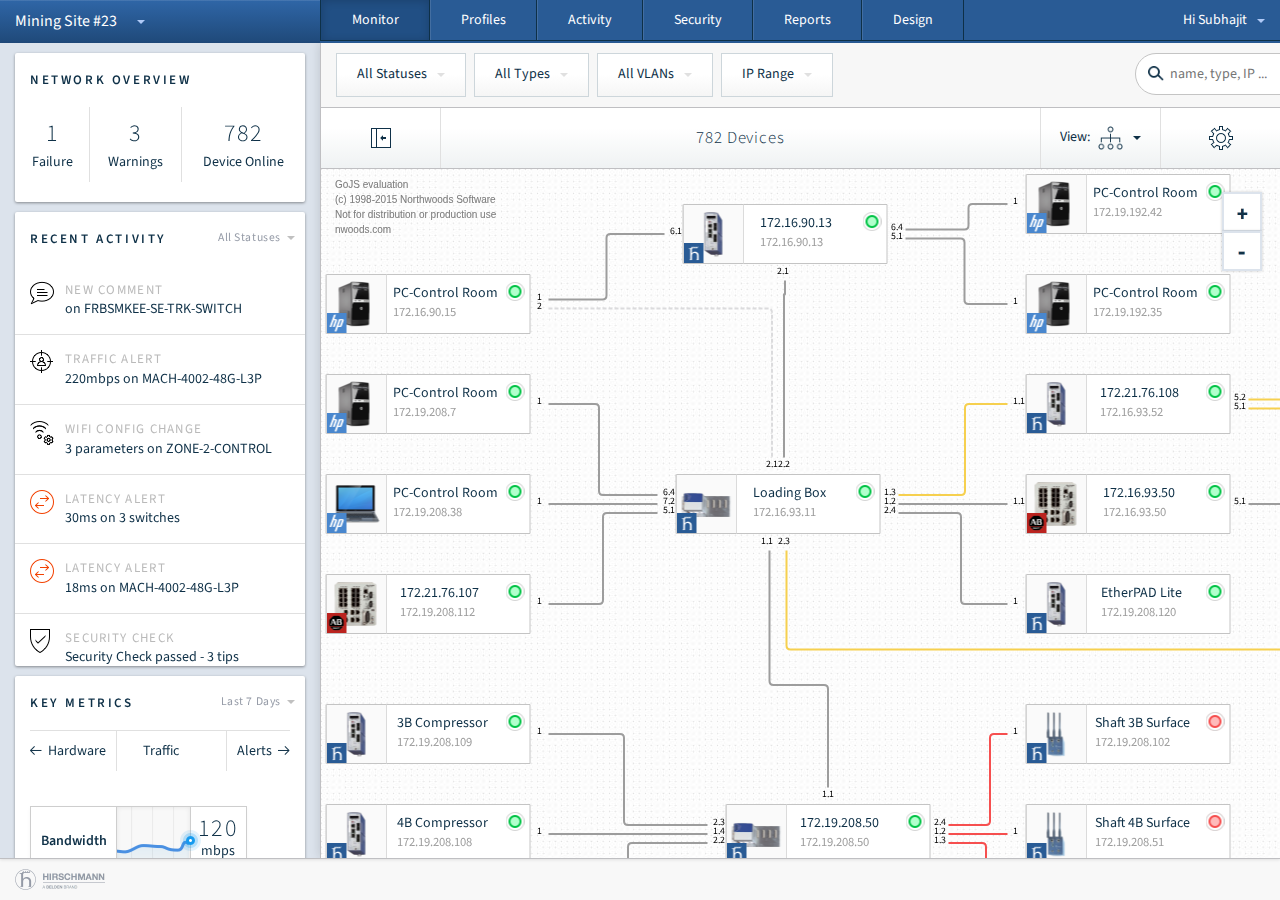
==== commit b778b501: "merge changes from master" ====
--- a/index.html
+++ b/index.html
@@ -1,1085 +1,1120 @@
-<!DOCTYPE html>
-<html lang="en">
-<head>
-	<meta charset="utf-8">
-	<meta http-equiv="X-UA-Compatible" content="IE=edge">
-	<meta name="viewport" content="width=device-width, initial-scale=1">
-	<meta name="apple-mobile-web-app-capable" content="yes">
-	
-	<title>Monitor - Belden Unified Platform</title>
-	
-	<link href="http://fonts.googleapis.com/css?family=Source+Sans+Pro:400,300,300italic,400italic,600,700,700italic,600italic" rel="stylesheet" type="text/css">
-	
-	<link href="assets/css/style.css" rel="stylesheet">
-	<link href="assets/css/alignment-helper.css" rel="stylesheet">
-	
-	<!--[if lt IE 9]>
-	<script src="https://oss.maxcdn.com/html5shiv/3.7.2/html5shiv.min.js"></script>
-	<script src="https://oss.maxcdn.com/respond/1.4.2/respond.min.js"></script>
-	<![endif]-->
-	
-	<link href="assets/favicon.ico" rel="shortcut icon">
-	<link href="assets/img/apple-touch-icon.png" rel="apple-touch-icon">
-</head>
-
-<!-- -  H E A D E R   -->
-
-
-
-<header>
-	<div id="header" class="container-fluid">
-		<div class="row">
-			<div id="selected-network" class="col-sm-3 border">
-				<div class="dropdown">
-					<button class="dropdown-toggle" type="button" id="sec-filters-network" data-toggle="dropdown" aria-haspopup="true" aria-expanded="true">Mining Site #23<span class="caret"></span></button>
-					<ul class="dropdown-menu" aria-labelledby="sec-filters-network">
-						<li><a href="#">Building 2 Network</a></li>
-						<li><a href="#">Building 3 Network</a></li>
-						<li><a href="#">Building 4 Network</a></li>
-						<li role="separator" class="divider"></li>
-						<li><a href="#">Create a New Network</a></li>
-					</ul>
-				</div>
-			</div>
-			
-			<div class="col-md-7 col-sm-8 col-xs-10 border">
-				<div class="row">
-					<nav>
-						<ul class="nav nav-pills">
-							<li role="presentation" class="active"><a href="">Monitor</a></li>
-							<li role="presentation"><a href="">Profiles</a></li>
-							<li role="presentation" class=""><a href="">Activity</a></li>
-							<li role="presentation" class="hidden-xs"><a href="">Security</a></li>
-							<li role="presentation" class="hidden-sm hidden-xs"><a href="">Reports</a></li>
-							<li role="presentation" class="hidden-sm hidden-xs"><a href="">Design</a></li>
-						</ul>
-					</nav>
-				</div>
-			</div>
-			<div class="col-sm-1 col-xs-2 visible-sm visible-xs text-right">
-				
-				<div class="dropdown">
-					<button class="dropdown-toggle" type="button" id="header-user-mobile" data-toggle="dropdown" aria-haspopup="true" aria-expanded="true"><img src="assets/img/icon-menu.png" width="24" height="17" alt="main menu"></button>
-					<ul class="dropdown-menu dropdown-menu-right" aria-labelledby="header-user-mobile">
-						<li role="presentation"><a href="">Monitor</a></li>
-						<li role="presentation"><a href="">Profiles</a></li>
-						<li role="presentation"><a href="">Activity</a></li>
-						<li role="presentation"><a href="">Security</a></li>
-						<li role="presentation"><a href="">Reports</a></li>
-						<li role="presentation"><a href="">Design</a></li>
-						<li role="separator" class="divider"></li>
-						<li role="presentation"><a href="">Your Account</a></li>
-						<li role="presentation"><a href="">Log Out</a></li>
-					</ul>
-				</div>
-			</div>
-			<div class="col-md-2 hidden-sm hidden-xs text-right border">
-				<div class="dropdown">
-					<button class="dropdown-toggle" type="button" id="header-user" data-toggle="dropdown" aria-haspopup="true" aria-expanded="true">Hi Subhajit<span class="caret"></span></button>
-					<ul class="dropdown-menu dropdown-menu-right" aria-labelledby="header-user">
-						<li><a href="#">Account Settings</a></li>
-						<li><a href="#">Another action</a></li>
-						<li><a href="#">Log Out</a></li>
-					</ul>
-				</div>
-			</div>
-		</div>
-	</div>
-</header>
-
-<div id="sec-main-content" class="container-fluid" role="main">
-	<div class="row">
-	
-		<!--   S T A T S   -->
-		
-		<div id="col-stats" class="col-sm-3 col-xs-12">
-			<div id="sub-sec-overview" class="sub-sec">
-				<div class="sub-sec-title">
-					<h3>Network Overview</h3>
-				</div>
-				<div class="sub-sec-content">
-					<div class="stat-counts clearfix">
-						<div class="stat-count">
-							<div class="stat-wrapper">
-								<div class="stat-value">1</div>
-								<div class="stat-unit">Failure</div>
-							</div>
-						</div>
-						<div class="stat-count">
-							<div class="stat-wrapper">
-								<div class="stat-value">3</div>
-								<div class="stat-unit">Warnings</div>
-							</div>
-						</div>
-						<div class="stat-count">
-							<div class="stat-wrapper">
-								<div class="stat-value">782</div>
-								<div class="stat-unit">Device Online</div>
-							</div>
-						</div>
-					</div>
-				</div>
-			</div><!-- sub-sec -->
-			
-			<div id="sub-sec-recent" class="sub-sec">
-				<div class="sub-sec-title">
-					<h3>Recent Activity</h3>
-					<div class="dropdown">
-						<button class="dropdown-toggle" type="button" id="sub-sec-recent-status" data-toggle="dropdown" aria-haspopup="true" aria-expanded="true">All Statuses<span class="caret"></span></button>
-						<ul class="dropdown-menu dropdown-menu-right" aria-labelledby="sub-sec-recent-status">
-							<li><a href="#">Action</a></li>
-							<li><a href="#">Another action</a></li>
-							<li><a href="#">Something else here</a></li>
-							<li><a href="#">Separated link</a></li>
-						</ul>
-					</div>
-				</div>
-				<div class="sub-sec-content">
-                
-                
-                <!-- Start Activity Status-->
-                 <div id="sub-sec-metrics" class="sub-sec">
-                        <div id="propertiesPanel" style="display: none;  width:100%; background-color: #FFF; border: solid 1px #e0e0e0">
-                        
-                        <div class="actvity-title"><h1>OVERVIEW &nbsp;&nbsp;&nbsp;&nbsp;&nbsp;&nbsp; ACTIVITY DETAILS</h1></div>
-                        
-                        <div class="activity-border">&nbsp;</div>
-                        
-                        <div class="activity-details"><h1>Device has exceeded temperature threshold.</h1></div>
-                        
-                         <div class="activity-border">&nbsp;</div>
-                        
-                        <div class="actvity-title"><h1>AFFECTED DEVICES</h1></div>
-                        
-                         <div class="activity-status"><span id="Status"></span>  &nbsp; <span id="Chassis" ></span> </div>
-                        
-                        
-                         <div class="activity-border">&nbsp;</div>
-                         
-                         <div class="actvity-title"><h1>DEVICE DATA</h1></div>
-                        
-                         <div class="activity-details"><p>Temperature for the affected device exceeded the threshold temperature ranges for 23 minutes, but did not near the maximum rated temperature. </p></div>
-                         
-                         <div class="activity-border">&nbsp;</div>
-                         
-                         <div class="actvity-title"><h1>RECOMMENDED ACTIONS</h1></div>
-                         
-                         <div class="activity-details">
-                         <ol>
-                         <li>Check devices and surrounding enclosures to ensure the devices are recieving proper ventilation.</li>
-                         <li>Add additional fans to the affected device to improve temperature management.</li>                         
-                         </ol>
-                         </div>
-
-
-                         
-                         <div class="activity-border">&nbsp;</div>
-
-                       </div>
-                       </div>
-                <!-- End Activity Status -->
-                
-                
-					<div class="list-events">
-						<div class="list-event comment">
-							<div class="list-event-type">New Comment</div>
-							<div class="list-event-desc">on FRBSMKEE-SE-TRK-SWITCH</div>
-						</div>
-						<div class="list-event traffic">
-							<div class="list-event-type">Traffic Alert</div>
-							<div class="list-event-desc">220mbps on MACH-4002-48G-L3P </div>
-						</div>
-						<div class="list-event config-wifi">
-							<div class="list-event-type">WiFi Config Change</div>
-							<div class="list-event-desc">3 parameters on ZONE-2-CONTROL</div>
-						</div>
-						<div class="list-event alert-latency">
-							<div class="list-event-type">Latency Alert</div>
-							<div class="list-event-desc"> 30ms on 3 switches</div>
-						</div>
-						<div class="list-event alert-latency">
-							<div class="list-event-type">Latency Alert</div>
-							<div class="list-event-desc">18ms on MACH-4002-48G-L3P</div>
-						</div>
-						<div class="list-event check-security">
-							<div class="list-event-type">Security Check</div>
-							<div class="list-event-desc">Security Check passed - 3 tips</div>
-						</div>
-						<div class="list-event comment">
-							<div class="list-event-type">New Comment</div>
-							<div class="list-event-desc">on FRBSMKEE-SE-TRK-SWITCH</div>
-						</div>
-						<div class="list-event traffic">
-							<div class="list-event-type">Traffic Alert</div>
-							<div class="list-event-desc">220mbps on MACH-4002-48G-L3P </div>
-						</div>
-						<div class="list-event config-wifi">
-							<div class="list-event-type">WiFi Config Change</div>
-							<div class="list-event-desc">3 parameters on ZONE-2-CONTROL</div>
-						</div>
-						<div class="list-event alert-latency">
-							<div class="list-event-type">Latency Alert</div>
-							<div class="list-event-desc"> 30ms on 3 switches</div>
-						</div>
-						<div class="list-event alert-latency">
-							<div class="list-event-type">Latency Alert</div>
-							<div class="list-event-desc">18ms on MACH-4002-48G-L3P</div>
-						</div>
-						<div class="list-event check-security">
-							<div class="list-event-type">Security Check</div>
-							<div class="list-event-desc">Security Check passed - 3 tips</div>
-						</div>
-					</div>
-				</div>
-			</div><!-- sub-sec -->
-
-			<div id="sub-sec-metrics" class="sub-sec">
-				<div class="sub-sec-title">
-					<h3>Key Metrics</h3>
-					<div class="dropdown">
-						<button id="sub-sec-metrics-period" class="dropdown-toggle" type="button" data-toggle="dropdown" aria-haspopup="true" aria-expanded="true">Last 7 Days<span class="caret"></span></button>
-						<ul class="dropdown-menu dropdown-menu-right" aria-labelledby="sub-sec-metrics-period">
-							<li><a href="#">Last Hour</a></li>
-							<li><a href="#">Last 7 Days</a></li>
-							<li><a href="#">Last Month</a></li>
-							<li role="separator" class="divider"></li>
-							<li><a href="#">Custom</a></li>
-						</ul>
-					</div>
-				</div>
-				<div class="sub-sec-page clearfix">
-					<div class="prev"><span class="page-label">Hardware</span></div>
-					<div class="current"><span class="page-label">Traffic</span></div>
-					<div class="next"><span class="page-label">Alerts</span></div>
-				</div>
-				<div class="sub-sec-content">
-					<div class="stat-widgets">
-						<div class="stat-widget clearfix">
-							<div class="stat-value"><span class="stat-label">Bandwidth</span></div>
-							<div class="stat-graph"><div class="current-point"></div></div>
-							<div class="stat-now">
-								<div class="now-value">120</div>
-								<div class="stat-unit">mbps</div>
-							</div>
-						</div>
-						<div class="stat-widget clearfix">
-							<div class="stat-value"><span class="stat-label">Throughput</span></div>
-							<div class="stat-graph"><div class="current-point"></div></div>
-							<div class="stat-now">
-								<div class="now-value">87</div>
-								<div class="stat-unit">mbps</div>
-							</div>
-						</div>
-						<div class="stat-widget red clearfix">
-							<div class="stat-value"><span class="stat-label">Latency</span></div>
-							<div class="stat-graph"><div class="current-point"></div></div>
-							<div class="stat-now">
-								<div class="now-value">20</div>
-								<div class="stat-unit">ms</div>
-							</div>
-						</div>
-					</div>
-				</div>
-			</div><!-- sub-sec -->
-		</div><!-- col-stats -->
-		
-		
-		<!--   M A I N - C O N T E N T   -->
-			
-		
-		<div id="main-content" class="col-sm-9">
-			
-			
-			<div id="sec-filters" class="row">
-				<div id="sec-filters-filters" class="col-md-10 col-sm-8 col-xs-9">
-					<div class="dropdown">
-						<button class="dropdown-toggle" type="button" id="sec-filters-status" data-toggle="dropdown" aria-haspopup="true" aria-expanded="true">All Statuses<span class="caret"></span></button>
-						<ul class="dropdown-menu" aria-labelledby="sec-filters-status">
-							<li><a href="#">Action</a></li>
-							<li><a href="#">Another action</a></li>
-							<li><a href="#">Something else here</a></li>
-							<li role="separator" class="divider"></li>
-							<li><a href="#">Separated link</a></li>
-						</ul>
-					</div>
-					<div class="dropdown">
-						<button class="dropdown-toggle" type="button" id="sec-filters-type" data-toggle="dropdown" aria-haspopup="true" aria-expanded="true">All Types<span class="caret"></span></button>
-						<ul class="dropdown-menu" aria-labelledby="sec-filters-type">
-							<li><a href="#">Action</a></li>
-							<li><a href="#">Another action</a></li>
-							<li><a href="#">Something else here</a></li>
-							<li role="separator" class="divider"></li>
-							<li><a href="#">Separated link</a></li>
-						</ul>
-					</div>
-					<div class="dropdown hidden-sm hidden-xs ">
-						<button class="dropdown-toggle" type="button" id="sec-filters-vlan" data-toggle="dropdown" aria-haspopup="true" aria-expanded="true">All VLANs<span class="caret"></span></button>
-						<ul class="dropdown-menu" aria-labelledby="sec-filters-vlan">
-							<li><a href="#">Action</a></li>
-							<li><a href="#">Another action</a></li>
-							<li><a href="#">Something else here</a></li>
-							<li role="separator" class="divider"></li>
-							<li><a href="#">Separated link</a></li>
-						</ul>
-					</div>
-					<div class="dropdown hidden-sm hidden-xs ">
-						<button class="dropdown-toggle" type="button" id="sec-filters-ip" data-toggle="dropdown" aria-haspopup="true" aria-expanded="true">IP Range<span class="caret"></span></button>
-						<ul class="dropdown-menu" aria-labelledby="sec-filters-ip">
-							<li><a href="#">Action</a></li>
-							<li><a href="#">Another action</a></li>
-							<li><a href="#">Something else here</a></li>
-							<li><a href="#">Separated link</a></li>
-						</ul>
-					</div>
-				</div>
-				<div id="sec-filters-search" class="col-md-2 col-sm-4 col-xs-3 text-right">
-					<input class="i-search" type="text" name="search" value="" placeholder="name, type, IP ..." />
-				</div>
-			</div>
-
-			
-			<div class="main-content">
-				<div class="row">
-					<div class="main-content-titlebar">
-						<div id="button-drawer" class="title-button"><div class="title-button-wrapper"></div></div>
-						<div class="main-content-title">782 Devices</div>
-						<div id="view-dropdown" class="title-button dropdown">
-							<div class="dropdown-toggle" type="button" data-toggle="dropdown" aria-haspopup="true" aria-expanded="true">
-								<span>View:</span>
-								<img class="view-icon" src="assets/img/icon-topology@2x.png" width="25" alt="view inventory as topology">
-								<span class="caret"></span>
-							</div>
-							<ul class="dropdown-menu dropdown-menu-right" aria-labelledby="inventory-view-options">
-								<li id="button-view-table" data-view="view-table" data-icon="icon-table@2x.png" data-icon-width="25"><a href="#">Table</a></li>
-								<li id="button-view-map" data-view="view-map" data-icon="icon-map@2x.png" data-icon-width="16"><a href="#">Map</a></li>
-								<li id="button-view-topology" data-view="view-topology" data-icon="icon-topology@2x.png" data-icon-width="27"><a href="#">Topology</a></li>
-							</ul>
-						</div>
-						<div id="button-gear" class="title-button"><div class="title-button-wrapper"><img src="assets/img/icon-gear.png" alt="content options menu"></div></div>
-					</div><!-- main-content-titlebar -->
-					<div class="view-topology">
-					<!--	<img src="assets/img/topology-2@2x.png" width="3152" height="836" alt="inventory topology view"> -->
-						<div id="myDiagram"></div>
-						<textarea id="mySavedModel" style="display:none;">
-							{"class": "go.GraphLinksModel",
-								"copiesArrays": true,
-								"copiesArrayObjects": true,
-								"linkFromPortIdProperty": "fromPort",
-								"linkToPortIdProperty": "toPort",
-								"nodeDataArray": [
-							  
-							{"key":"172.16.90.13", "loc":"-493 -70", "img":"assets/img/rs2_icon.png",
-							  "leftArray":[ {"portColor":"#425e5c", "portId":"6.1", "portNumber":"6.1"}],
-							  "rightArray":[{"portColor":"#425e5c", "portId":"6.4", "portNumber":"6.4"},
-											{"portColor":"#425e5c", "portId":"5.1", "portNumber":"5.1"}],
-							  "bottomArray":[{"portColor":"#425e5c", "portId":"2.1", "portNumber":"2.1"}],
-								"Chassis":"RS2-4R-2MM-SC", "Contact": "Hirschmann Automation and Control Gmbh", "Location": "Hirschmann RSR", "Name": "172.16.90.13", "Product": "RS2", "FirmwareVersion": "L2P-09.00.00", "Status": "Ok"},
-							  
-							{"key":"172.16.90.15", "loc":"-850 0", "img":"assets/img/pc_icon.png",
-							  "rightArray":[{"portColor":"#425e5c", "portId":"1", "portNumber":"1"},
-											{"portColor":"#425e5c", "portId":"2", "portNumber":"2"}],
-								"Chassis":"PC", "Contact": "Hirschmann Automation and Control Gmbh", "Location": "Hirschmann RSR", "Name": "PC-Control Room", "Product": "PC", "FirmwareVersion": "Windows", "Status": "Ok"},
-							  
-							{"key":"172.19.192.42", "loc":"-150 -100", "img":"assets/img/pc_icon.png",
-							  "leftArray":[ {"portColor":"#425e5c", "portId":"1", "portNumber":"1"} ],
-								"Chassis":"PC", "Contact": "Hirschmann Automation and Control Gmbh", "Location": "Hirschmann RSR", "Name": "PC-Control Room", "Product": "PC", "FirmwareVersion": "Windows", "Status": "Ok"},
-							  
-							{"key":"172.19.192.35", "loc":"-150 0", "img":"assets/img/pc_icon.png",
-							  "leftArray":[ {"portColor":"#425e5c", "portId":"1", "portNumber":"1"} ],
-								"Chassis":"PC", "Contact": "Hirschmann Automation and Control Gmbh", "Location": "Hirschmann RSR", "Name": "PC-Control Room", "Product": "PC", "FirmwareVersion": "Windows", "Status": "Ok"},
-							  
-							{"key":"172.16.93.11", "loc":"-500 200", "img":"assets/img/ms4_icon.png",
-							  "leftArray":[ {"portColor":"#425e5c", "portId":"6.4", "portNumber":"6.4"},
-											{"portColor":"#425e5c", "portId":"7.2", "portNumber":"7.2"},
-											{"portColor":"#425e5c", "portId":"5.1", "portNumber":"5.1"}],
-							  "rightArray":[{"portColor":"#425e5c", "portId":"1.3", "portNumber":"1.3"},
-											{"portColor":"#425e5c", "portId":"1.2", "portNumber":"1.2"},
-											{"portColor":"#425e5c", "portId":"2.4", "portNumber":"2.4"}],
-							  "topArray":[{"portColor":"#425e5c", "portId":"2.1", "portNumber":"2.1"},
-										  {"portColor":"#425e5c", "portId":"2.2", "portNumber":"2.2"}],
-							  "bottomArray":[{"portColor":"#425e5c", "portId":"1.1", "portNumber":"1.1"},
-											{"portColor":"#425e5c", "portId":"2.3", "portNumber":"2.3"}],
-								"Chassis":"MS4128-5", "Contact": "Hirschmann Automation and Control Gmbh", "Location": "Hirschmann RSR", "Name": "Loading Box", "Product": "PowerMICE", "FirmwareVersion": "L2P-09.00.00", "Status": "Ok"},
-							  
-							{"key":"172.19.208.7", "loc":"-850 100", "img":"assets/img/pc_icon.png",
-							  "rightArray":[ {"portColor":"#425e5c", "portId":"1", "portNumber":"1"} ],
-								"Chassis":"PC", "Contact": "Hirschmann Automation and Control Gmbh", "Location": "Hirschmann RSR", "Name": "PC-Control Room", "Product": "PC", "FirmwareVersion": "Windows", "Status": "Ok"},
-							  
-							{"key":"172.19.208.38", "loc":"-850 200", "img":"assets/img/laptop_icon.png",
-							  "rightArray":[ {"portColor":"#425e5c", "portId":"1", "portNumber":"1"} ],
-								"Chassis":"Laptop", "Contact": "Hirschmann Automation and Control Gmbh", "Location": "Hirschmann RSR", "Name": "PC-Control Room", "Product": "Lapotp", "FirmwareVersion": "Linux", "Status": "Ok"},
-							  
-							{"key":"172.19.208.112", "loc":"-850 300", "img":"assets/img/rockwell_5700_icon.png",
-							  "rightArray":[ {"portColor":"#425e5c", "portId":"1", "portNumber":"1"} ],
-								"Chassis":"Stratix 5700", "Contact": "Hirschmann Automation and Control Gmbh", "Location": "Hirschmann RSR", "Name": "172.21.76.107", "Product": "Rockwell", "FirmwareVersion": "L2P-09.00.00", "Status": "Ok"},
-							  
-							{"key":"172.16.93.52", "loc":"-150 100", "img":"assets/img/rs2_icon.png",
-							  "leftArray":[ {"portColor":"#425e5c", "portId":"1.1", "portNumber":"1.1"} ],
-							  "rightArray":[{"portColor":"#425e5c", "portId":"5.2", "portNumber":"5.2"},
-											{"portColor":"#425e5c", "portId":"5.1", "portNumber":"5.1"}],
-								"Chassis":"RS2-4R-2MM-SC", "Contact": "Hirschmann Automation and Control Gmbh", "Location": "Hirschmann RSR", "Name": "172.21.76.108", "Product": "RS2", "FirmwareVersion": "L2P-09.00.00", "Status": "Ok"},
-							  
-							{"key":"172.19.208.111", "loc":"250 50", "img":"assets/img/ms4_icon.png",
-							  "leftArray":[ {"portColor":"#425e5c", "portId":"1", "portNumber":"1"} ],
-								"Chassis":"MS4128-5", "Contact": "Hirschmann Automation and Control Gmbh", "Location": "Hirschmann RSR", "Name": "Multinet Buffer", "Product": "PowerMICE", "FirmwareVersion": "L2P-09.00.00", "Status": "Warning"},
-							  
-							{"key":"172.19.208.113", "loc":"250 150", "img":"assets/img/rs2_icon.png",
-							  "leftArray":[ {"portColor":"#425e5c", "portId":"1", "portNumber":"1"} ],
-								"Chassis":"RS2-4R-2MM-SC", "Contact": "Hirschmann Automation and Control Gmbh", "Location": "Hirschmann RSR", "Name": "172.19.208.113", "Product": "RS2", "FirmwareVersion": "L2P-09.00.00", "Status": "Warning"},  
-							  
-							{"key":"172.16.93.50", "loc":"-150 200", "img":"assets/img/rockwell_5700_icon.png",
-							  "leftArray":[ {"portColor":"#425e5c", "portId":"1.1", "portNumber":"1.1"} ],
-							  "rightArray":[{"portColor":"#425e5c", "portId":"5.1", "portNumber":"5.1"}],
-								"Chassis":"Stratix 5700", "Contact": "Hirschmann Automation and Control Gmbh", "Location": "Hirschmann RSR", "Name": "172.16.93.50", "Product": "Rockwell", "FirmwareVersion": "L2P-09.00.00", "Status": "Ok"},
-								
-							{"key":"172.19.208.110", "loc":"250 250", "img":"assets/img/rockwell_5700_icon.png",
-							  "leftArray":[ {"portColor":"#425e5c", "portId":"1", "portNumber":"1"} ],
-								"Chassis":"Stratix 5700", "Contact": "Hirschmann Automation and Control Gmbh", "Location": "Hirschmann RSR", "Name": "K4 Overland", "Product": "Rockwell", "FirmwareVersion": "L2P-09.00.00", "Status": "Ok"},
-							  
-							{"key":"172.19.208.120", "loc":"-150 300", "img":"assets/img/rs2_icon.png",
-							  "leftArray":[ {"portColor":"#425e5c", "portId":"1", "portNumber":"1"} ],
-								"Chassis":"RS2-4R-2MM-SC", "Contact": "Hirschmann Automation and Control Gmbh", "Location": "Hirschmann RSR", "Name": "EtherPAD Lite", "Product": "RS2", "FirmwareVersion": "L2P-09.00.00", "Status": "Ok"},
-							  
-							{"key":"172.19.208.50", "loc":"-450 530", "img":"assets/img/ms4_icon.png",
-							  "leftArray":[ {"portColor":"#425e5c", "portId":"2.3", "portNumber":"2.3"},
-											{"portColor":"#425e5c", "portId":"1.4", "portNumber":"1.4"},
-											{"portColor":"#425e5c", "portId":"2.2", "portNumber":"2.2"}],
-							  "rightArray":[{"portColor":"#425e5c", "portId":"2.4", "portNumber":"2.4"},
-											{"portColor":"#425e5c", "portId":"1.2", "portNumber":"1.2"},
-											{"portColor":"#425e5c", "portId":"1.3", "portNumber":"1.3"}],
-							  "topArray":[{"portColor":"#425e5c", "portId":"1.1", "portNumber":"1.1"}],
-								"Chassis":"MS4128-5", "Contact": "Hirschmann Automation and Control Gmbh", "Location": "Hirschmann RSR", "Name": "172.19.208.50", "Product": "PowerMICE", "FirmwareVersion": "L2P-09.00.00", "Status": "Ok"},
-									
-							{"key":"172.19.208.109", "loc":"-850 430", "img":"assets/img/rs2_icon.png",
-							  "rightArray":[ {"portColor":"#425e5c", "portId":"1", "portNumber":"1"} ],
-								"Chassis":"RS2-4R-2MM-SC", "Contact": "Hirschmann Automation and Control Gmbh", "Location": "Hirschmann RSR", "Name": "3B Compressor", "Product": "RS2", "FirmwareVersion": "L2P-09.00.00", "Status": "Ok"},
-								
-							{"key":"172.19.208.108", "loc":"-850 530", "img":"assets/img/rs2_icon.png",
-							  "rightArray":[ {"portColor":"#425e5c", "portId":"1", "portNumber":"1"} ],
-								"Chassis":"RS2-4R-2MM-SC", "Contact": "Hirschmann Automation and Control Gmbh", "Location": "Hirschmann RSR", "Name": "4B Compressor", "Product": "RS2", "FirmwareVersion": "L2P-09.00.00", "Status": "Ok"},
-							
-							{"key":"172.19.208.106", "loc":"-850 630", "img":"assets/img/rs2_icon.png",
-							  "rightArray":[ {"portColor":"#425e5c", "portId":"1", "portNumber":"1"} ],
-								"Chassis":"RS2-4R-2MM-SC", "Contact": "Hirschmann Automation and Control Gmbh", "Location": "Hirschmann RSR", "Name": "K4 Compressor", "Product": "RS2", "FirmwareVersion": "L2P-09.00.00", "Status": "Ok"},
-							
-							{"key":"172.19.208.102", "loc":"-150 430", "img":"assets/img/bat_icon.png",
-							  "leftArray":[ {"portColor":"#425e5c", "portId":"1", "portNumber":"1"} ],
-								"Chassis":"BAT-300 Rail", "Contact": "Hirschmann Automation and Control Gmbh", "Location": "Hirschmann RSR", "Name": "Shaft 3B Surface", "Product": "BAT Industrial Wireless", "FirmwareVersion": "L2P-09.00.00", "Status": "Error"},
-							
-							{"key":"172.19.208.51", "loc":"-150 530", "img":"assets/img/bat_icon.png",
-							  "leftArray":[ {"portColor":"#425e5c", "portId":"1", "portNumber":"1"} ],
-								"Chassis":"BAT-300 Rail", "Contact": "Hirschmann Automation and Control Gmbh", "Location": "Hirschmann RSR", "Name": "Shaft 4B Surface", "Product": "BAT Industrial Wireless", "FirmwareVersion": "L2P-09.00.00", "Status": "Error"},
-							
-							{"key":"172.19.208.55", "loc":"-150 630", "img":"assets/img/bat_icon.png",
-							  "leftArray":[ {"portColor":"#425e5c", "portId":"1", "portNumber":"1"}],
-							  "Chassis":"BAT-300 Rail", "Contact": "Hirschmann Automation and Control Gmbh", "Location": "Hirschmann RSR", "Name": "Shaft K4 Surface", "Product": "BAT Industrial Wireless", "FirmwareVersion": "L2P-09.00.00", "Status": "Error"},
-							
-							{"key":"172.21.76.101", "loc":"1100 0", "img":"assets/img/rs2_icon.png",
-							"leftArray":[ {"portColor":"#425e5c", "portId":"1", "portNumber":"1"} ],
-							  "Chassis":"RS2-4R-2MM-SC", "Contact": "Hirschmann Automation and Control Gmbh", "Location": "Hirschmann RSR", "Name": "172.21.76.101", "Product": "RS2", "FirmwareVersion": "L2P-09.00.00", "Status": "Ok"},
-							
-							{"key":"172.21.76.102", "loc":"1100 70", "img":"assets/img/rs2_icon.png",
-							"leftArray":[ {"portColor":"#425e5c", "portId":"1", "portNumber":"1"} ],
-							  "Chassis":"PingDevice", "Contact": "Hirschmann Automation and Control Gmbh", "Location": "Hirschmann RSR", "Name": "172.21.76.102", "Product": "PingDevice", "FirmwareVersion": "L2P-09.00.00", "Status": "Ok"},
-							
-							{"key":"172.21.76.103", "loc":"1100 140", "img":"assets/img/rs2_icon.png",
-							"leftArray":[ {"portColor":"#425e5c", "portId":"1", "portNumber":"1"} ],
-							  "Chassis":"RS2-4R-2MM-SC", "Contact": "Hirschmann Automation and Control Gmbh", "Location": "Hirschmann RSR", "Name": "172.21.76.103", "Product": "RS2", "FirmwareVersion": "L2P-09.00.00", "Status": "Ok"},
-							
-							{"key":"172.21.76.104", "loc":"1100 210", "img":"assets/img/rs2_icon.png",
-							"leftArray":[ {"portColor":"#425e5c", "portId":"1", "portNumber":"1"} ],
-							  "Chassis":"RS2-4R-2MM-SC", "Contact": "Hirschmann Automation and Control Gmbh", "Location": "Hirschmann RSR", "Name": "172.21.76.104", "Product": "RS2", "FirmwareVersion": "L2P-09.00.00", "Status": "Ok"},
-							
-							{"key":"172.21.76.105", "loc":"1100 280", "img":"assets/img/rs2_icon.png",
-							"leftArray":[ {"portColor":"#425e5c", "portId":"1", "portNumber":"1"} ],
-							  "Chassis":"RS2-4R-2MM-SC", "Contact": "Hirschmann Automation and Control Gmbh", "Location": "Hirschmann RSR", "Name": "172.21.76.105", "Product": "RS2", "FirmwareVersion": "L2P-09.00.00", "Status": "Ok"},
-							
-							{"key":"172.21.76.106", "loc":"1100 350", "img":"assets/img/rs2_icon.png",
-							"leftArray":[ {"portColor":"#425e5c", "portId":"1", "portNumber":"1"} ],
-							  "Chassis":"RS2-4R-2MM-SC", "Contact": "Hirschmann Automation and Control Gmbh", "Location": "Hirschmann RSR", "Name": "172.21.76.106", "Product": "RS2", "FirmwareVersion": "L2P-09.00.00", "Status": "Ok"},
-							
-							{"key":"172.21.76.107", "loc":"1100 420", "img":"assets/img/rs2_icon.png",
-							"leftArray":[ {"portColor":"#425e5c", "portId":"1", "portNumber":"1"} ],
-							  "Chassis":"RS2-4R-2MM-SC", "Contact": "Hirschmann Automation and Control Gmbh", "Location": "Hirschmann RSR", "Name": "172.21.76.107", "Product": "RS2", "FirmwareVersion": "L2P-09.00.00", "Status": "Ok"},
-							
-							{"key":"172.21.76.108", "loc":"1100 490", "img":"assets/img/rs2_icon.png",
-							"leftArray":[ {"portColor":"#425e5c", "portId":"1", "portNumber":"1"} ],
-							  "Chassis":"RS2-4R-2MM-SC", "Contact": "Hirschmann Automation and Control Gmbh", "Location": "Hirschmann RSR", "Name": "172.21.76.108", "Product": "RS2", "FirmwareVersion": "L2P-09.00.00", "Status": "Ok"},
-							
-							{"key":"172.21.76.110", "loc":"1100 560", "img":"assets/img/rs2_icon.png",
-							"leftArray":[ {"portColor":"#425e5c", "portId":"1", "portNumber":"1"} ],
-							  "Chassis":"RS2-4R-2MM-SC", "Contact": "Hirschmann Automation and Control Gmbh", "Location": "Hirschmann RSR", "Name": "172.21.76.110", "Product": "PingDevice", "FirmwareVersion": "L2P-09.00.00", "Status": "Ok"},
-							
-							{"key":"172.21.76.111", "loc":"1100 630", "img":"assets/img/rs2_icon.png",
-							"leftArray":[ {"portColor":"#425e5c", "portId":"1", "portNumber":"1"} ],
-							  "Chassis":"RS2-4R-2MM-SC", "Contact": "Hirschmann Automation and Control Gmbh", "Location": "Hirschmann RSR", "Name": "172.21.76.111", "Product": "RS2", "FirmwareVersion": "L2P-09.00.00", "Status": "Ok"},
-							
-							{"key":"172.16.3.12", "loc":"550 350", "img":"assets/img/ms4_icon.png",
-							"leftArray":[{"portColor":"#425e5c","portId":"5.2", "portNumber":"5.2"},
-										{"portColor":"#425e5c","portId":"5.1", "portNumber":"5.1"}],
-							"topArray":[{"portColor":"#425e5c","portId":"7.2", "portNumber":"7.2"}],
-							"bottomArray":[{"portColor":"#425e5c","portId":"3.1", "portNumber":"3.1"}],
-							"rightArray":[{"portColor":"#425e5c","portId":"7.1", "portNumber":"7.1"},
-										{"portColor":"#425e5c","portId":"6.1", "portNumber":"6.1"},
-										{"portColor":"#425e5c","portId":"6.3", "portNumber":"6.3"},
-										{"portColor":"#425e5c","portId":"6.4", "portNumber":"6.4"},
-										{"portColor":"#425e5c","portId":"7.3", "portNumber":"7.3"},
-										{"portColor":"#425e5c","portId":"7.4", "portNumber":"7.4"}],
-							  "Chassis":"MS4128-5", "Contact": "Hirschmann Automation and Control Gmbh", "Location": "Karee 3 Compressors", "Name": "K4 Remote", "Product": "PowerMice", "FirmwareVersion": "L2P-09.00.00", "Status": "Warning"},
-							
-							{"key":"172.21.72.6", "loc":"220 550", "img":"assets/img/pc_icon.png",
-							"rightArray":[ {"portColor":"#425e5c","portId":"1", "portNumber":"1"} ],
-							  "Chassis":"PC", "Contact": "Hirschmann Automation and Control Gmbh", "Location": "Karee 3 Compressors", "Name": "K4 Control Room", "Product": "PC", "FirmwareVersion": "L2P-09.00.00", "Status": "Ok"}
-							  ],
-							
-							"linkDataArray": [
-							{"from":"172.16.90.13", "to":"172.19.192.42", "fromPort":"6.4", "toPort":"1", "status":"ok"},
-							{"from":"172.16.90.13", "to":"172.19.192.35", "fromPort":"5.1", "toPort":"1", "status":"ok"},
-							{"from":"172.16.90.13", "to":"172.16.90.15", "fromPort":"6.1", "toPort":"1", "status":"ok"},
-							{"from":"172.16.90.13", "to":"172.16.93.11", "fromPort":"2.1", "toPort":"2.2", "status":"ok"},
-							{"from":"172.16.90.15", "to":"172.16.93.11", "fromPort":"2", "toPort":"2.1", "redundant":true, "status":"inactive"},
-							{"from":"172.16.93.11", "to":"172.19.208.7", "fromPort":"6.4", "toPort":"1", "status":"ok"},
-							{"from":"172.16.93.11", "to":"172.19.208.38", "fromPort":"7.2", "toPort":"1", "status":"ok"},
-							{"from":"172.16.93.11", "to":"172.19.208.112", "fromPort":"5.1", "toPort":"1", "status":"ok"},
-							{"from":"172.16.93.11", "to":"172.16.93.52", "fromPort":"1.3", "toPort":"1.1", "status":"warning"},
-							{"from":"172.16.93.11", "to":"172.16.93.50", "fromPort":"1.2", "toPort":"1.1", "status":"ok"},
-							{"from":"172.16.93.11", "to":"172.19.208.120", "fromPort":"2.4", "toPort":"1", "status":"ok"},
-							{"from":"172.16.93.11", "to":"172.19.208.50", "fromPort":"1.1", "toPort":"1.1", "status":"ok"},
-							{"from":"172.19.208.50", "to":"172.19.208.109", "fromPort":"2.3", "toPort":"1", "status":"ok"},
-							{"from":"172.19.208.50", "to":"172.19.208.108", "fromPort":"1.4", "toPort":"1", "status":"ok"},
-							{"from":"172.19.208.50", "to":"172.19.208.106", "fromPort":"2.2", "toPort":"1", "status":"ok"},
-							{"from":"172.19.208.50", "to":"172.19.208.102", "fromPort":"2.4", "toPort":"1", "status":"error"},
-							{"from":"172.19.208.50", "to":"172.19.208.51", "fromPort":"1.2", "toPort":"1", "status":"error"},
-							{"from":"172.19.208.50", "to":"172.19.208.55", "fromPort":"1.3", "toPort":"1", "status":"error"},
-							{"from":"172.16.93.52", "to":"172.19.208.111", "fromPort":"5.2", "toPort":"1", "status":"warning"},
-							{"from":"172.16.93.52", "to":"172.19.208.113", "fromPort":"5.1", "toPort":"1", "status":"warning"},
-							{"from":"172.16.93.50", "to":"172.19.208.110", "fromPort":"5.1", "toPort":"1", "status":"ok"},
-							{"from":"172.16.93.11", "to":"172.16.3.12", "fromPort":"2.3", "toPort":"5.2", "status":"warning"},
-							{"from":"172.16.3.12", "to":"172.21.76.101", "fromPort":"7.2", "toPort":"1", "status":"ok"},
-							{"from":"172.16.3.12", "to":"172.21.76.102", "fromPort":"7.1", "toPort":"1", "status":"ok"},
-							{"from":"172.16.3.12", "to":"172.21.76.103", "fromPort":"6.4", "toPort":"1", "status":"ok"},
-							{"from":"172.16.3.12", "to":"172.21.76.105", "fromPort":"7.4", "toPort":"1", "status":"ok"},
-							{"from":"172.16.3.12", "to":"172.21.76.106", "fromPort":"7.3", "toPort":"1", "status":"ok"},
-							{"from":"172.16.3.12", "to":"172.21.76.107", "fromPort":"6.1", "toPort":"1", "status":"ok"},
-							{"from":"172.16.3.12", "to":"172.21.76.110", "fromPort":"3.1", "toPort":"1", "status":"ok"},
-							{"from":"172.16.3.12", "to":"172.21.76.108", "fromPort":"3.1", "toPort":"1", "status":"ok"},
-							{"from":"172.16.3.12", "to":"172.21.76.111", "fromPort":"3.1", "toPort":"1", "status":"ok"},
-							{"from":"172.16.3.12", "to":"172.21.76.104", "fromPort":"6.3", "toPort":"1", "status":"ok"},
-							{"from":"172.16.3.12", "to":"172.21.72.6", "fromPort":"5.1", "toPort":"1", "status":"ok"}
-							]}
-						</textarea>
-						<div class="zoom-controls">
-							<div class="control zoom-in-icon" onClick="myDiagram.commandHandler.increaseZoom(3/2)"></div>
-							<div class="control zoom-out-icon" onClick="myDiagram.commandHandler.decreaseZoom(2/3)"></div>
-           					<!-- <input id="ZoomToFit" type="button" onclick="myDiagram.commandHandler.zoomToFit()" value="[]" class="control" /> -->
-       					</div>
-					</div><!-- view-topology -->
-					<div class="view-table hidden">
-						<table class="table table-striped">
-							<thead>
-								<tr>
-									<th><input type="checkbox"></th>
-									<th>Name</th>
-									<th>State</th>
-									<th>Type</th>
-									<th>Model</th>
-									<th>Vendor</th>
-									<th>Product ID</th>
-									<th>Firmware Version</th>
-									<th>Group</th>
-								</tr>
-							</thead>
-							<tbody>
-								<tr>
-									<td><input type="checkbox"></td>
-									<td><span role="button" class="state-alert"></span><a href="">172.16.90.13</a></td>
-									<td>Production</td>
-									<td>RS2</td>
-									<td>RS2-4R-2MM-SC</td>
-									<td>Hirschmann</td>
-									<td>Riesdf9384-2</td>
-									<td>15.2(34)v5</td>
-									<td><span class="group">SF > Zone 1 > Cell 1</span></td>
-								</tr>
-								<tr>
-									<td><input type="checkbox"></td>
-									<td><span role="button" class="state-alert"></span><a href="">172.16.90.15</a></td>
-									<td>Production</td>
-									<td>PC</td>
-									<td>Windows PC</td>
-									<td>Hirschmann</td>
-									<td>Riesdf9384-2</td>
-									<td>15.2(34)v5</td>
-									<td><span class="group">SF > Zone 1 > Cell 1</span></td>
-								</tr>
-								<tr>
-									<td><input type="checkbox"></td>
-									<td><span role="button" class="state-alert"></span><a href="">172.21.76.110</a></td>
-									<td>Production</td>
-									<td>PingDevice</td>
-									<td>PingDevice</td>
-									<td>N/A</td>
-									<td>N/A</td>
-									<td>N/A</td>
-									<td><span class="group">SF > Zone 1 > Cell 1</span></td>
-								</tr>
-								<tr>
-									<td><input type="checkbox"></td>
-									<td><span role="button" class="state-ok"></span><a href="">172.19.192.42</a></td>
-									<td>Production</td>
-									<td>PC</td>
-									<td>Windows PC</td>
-									<td>Hirschmann</td>
-									<td>Riesdf9384-2</td>
-									<td>15.2(34)v5</td>
-									<td><span class="group">SF > Zone 1 > Cell 1</span></td>
-								</tr>
-								<tr>
-									<td><input type="checkbox"></td>
-									<td><span role="button" class="state-ok"></span><a href="">172.19.192.35</a></td>
-									<td>Production</td>
-									<td>PowerMICE</td>
-									<td>MS4128-5</td>
-									<td>Hirschmann</td>
-									<td>Riesdf9384-2</td>
-									<td>15.2(34)v5</td>
-									<td><span class="group">SF > Zone 1 > Cell 1</span></td>
-								</tr>
-								<tr>
-									<td><input type="checkbox"></td>
-									<td><span role="button" class="state-warning"></span><a href="">172.16.93.11</a></td>
-									<td>Production</td>
-									<td>PowerMICE</td>
-									<td>MS4128-5</td>
-									<td>Hirschmann</td>
-									<td>Riesdf9384-2</td>
-									<td>15.2(34)v5</td>
-									<td><span class="group">SF > Zone 1 > Cell 1</span></td>
-								</tr>
-								<tr>
-									<td><input type="checkbox"></td>
-									<td><span role="button" class="state-ok"></span><a href="">172.19.208.7</a></td>
-									<td>Production</td>
-									<td>PC</td>
-									<td>Windows PC</td>
-									<td>Hirschmann</td>
-									<td>Riesdf9384-2</td>
-									<td>15.2(34)v5</td>
-									<td><span class="group">SF > Zone 1 > Cell 1</span></td>
-								</tr>
-								<tr>
-									<td><input type="checkbox"></td>
-									<td><span role="button" class="state-warning"></span><a href="">172.19.208.38</a></td>
-									<td>Production</td>
-									<td>Laptop</td>
-									<td>Linux Machine</td>
-									<td>Hirschmann</td>
-									<td>Riesdf9384-2</td>
-									<td>15.2(34)v5</td>
-									<td><span class="group">SF > Zone 1 > Cell 1</span></td>
-								</tr>
-								<tr>
-									<td><input type="checkbox"></td>
-									<td><span role="button" class="state-ok"></span><a href="">172.16.93.52</a></td>
-									<td>Production</td>
-									<td>RS2</td>
-									<td>RS2-4R-2MM-SC</td>
-									<td>Hirschmann</td>
-									<td>Riesdf9384-2</td>
-									<td>15.2(34)v5</td>
-									<td><span class="group">SF > Zone 1 > Cell 1</span></td>
-								</tr>
-								<tr>
-									<td><input type="checkbox"></td>
-									<td><span role="button" class="state-ok"></span><a href="">172.19.208.111</a></td>
-									<td>Production</td>
-									<td>PowerMICE</td>
-									<td>MS4128-5</td>
-									<td>Hirschmann</td>
-									<td>Riesdf9384-2</td>
-									<td>15.2(34)v5</td>
-									<td><span class="group">SF > Zone 1 > Cell 1</span></td>
-								</tr>
-								<tr>
-									<td><input type="checkbox"></td>
-									<td><span role="button" class="state-ok"></span><a href="">172.19.208.113</a></td>
-									<td>Production</td>
-									<td>RS2</td>
-									<td>RS2-4R-2MM-SC</td>
-									<td>Hirschmann</td>
-									<td>Riesdf9384-2</td>
-									<td>15.2(34)v5</td>
-									<td><span class="group">SF > Zone 1 > Cell 1</span></td>
-								</tr>
-								<tr>
-									<td><input type="checkbox"></td>
-									<td><span role="button" class="state-ok"></span><a href="">172.16.93.50</a></td>
-									<td>Production</td>
-									<td>RS20</td>
-									<td>RS20-0400M2</td>
-									<td>Hirschmann</td>
-									<td>Riesdf9384-2</td>
-									<td>15.2(34)v5</td>
-									<td><span class="group">SF > Zone 1 > Cell 1</span></td>
-								</tr>
-								<tr>
-									<td><input type="checkbox"></td>
-									<td><span role="button" class="state-ok"></span><a href="">172.19.208.110</a></td>
-									<td>Production</td>
-									<td>RS20</td>
-									<td>RS20-0400M2</td>
-									<td>Hirschmann</td>
-									<td>Riesdf9384-2</td>
-									<td>15.2(34)v5</td>
-									<td><span class="group">SF > Zone 1 > Cell 1</span></td>
-								</tr>
-								<tr>
-									<td><input type="checkbox"></td>
-									<td><span role="button" class="state-ok"></span><a href="">172.19.208.120</a></td>
-									<td>Production</td>
-									<td>RS2</td>
-									<td>RS2-4R-2MM-SC</td>
-									<td>Hirschmann</td>
-									<td>Riesdf9384-2</td>
-									<td>15.2(34)v5</td>
-									<td><span class="group">SF > Zone 1 > Cell 1</span></td>
-								</tr>
-								<tr>
-									<td><input type="checkbox"></td>
-									<td><span role="button" class="state-ok"></span><a href="">172.19.208.50</a></td>
-									<td>Production</td>
-									<td>PowerMICE</td>
-									<td>MS4128-5</td>
-									<td>Hirschmann</td>
-									<td>Riesdf9384-2</td>
-									<td>15.2(34)v5</td>
-									<td><span class="group">SF > Zone 1 > Cell 1</span></td>
-								</tr>
-								<tr>
-									<td><input type="checkbox"></td>
-									<td><span role="button" class="state-ok"></span><a href="">172.19.208.120</a></td>
-									<td>Production</td>
-									<td>RS2</td>
-									<td>RS2-4R-2MM-SC</td>
-									<td>Hirschmann</td>
-									<td>Riesdf9384-2</td>
-									<td>15.2(34)v5</td>
-									<td><span class="group">SF > Zone 1 > Cell 1</span></td>
-								</tr>
-								<tr>
-									<td><input type="checkbox"></td>
-									<td><span role="button" class="state-ok"></span><a href="">172.19.208.109</a></td>
-									<td>Production</td>
-									<td>RS2</td>
-									<td>RS2-4R-2MM-SC</td>
-									<td>Hirschmann</td>
-									<td>Riesdf9384-2</td>
-									<td>15.2(34)v5</td>
-									<td><span class="group">SF > Zone 1 > Cell 1</span></td>
-								</tr>
-								<tr>
-									<td><input type="checkbox"></td>
-									<td><span role="button" class="state-ok"></span><a href="">172.19.208.108</a></td>
-									<td>Production</td>
-									<td>RS2</td>
-									<td>RS2-4R-2MM-SC</td>
-									<td>Hirschmann</td>
-									<td>Riesdf9384-2</td>
-									<td>15.2(34)v5</td>
-									<td><span class="group">SF > Zone 1 > Cell 1</span></td>
-								</tr>
-								<tr>
-									<td><input type="checkbox"></td>
-									<td><span role="button" class="state-ok"></span><a href="">172.16.3.12</a></td>
-									<td>Production</td>
-									<td>PowerMice</td>
-									<td>MS4128-5</td>
-									<td>Hirschmann</td>
-									<td>Riesdf9384-2</td>
-									<td>15.2(34)v5</td>
-									<td><span class="group">SF > Zone 1 > Cell 1</span></td>
-								</tr>
-								<tr>
-									<td><input type="checkbox"></td>
-									<td><span role="button" class="state-ok"></span><a href="">172.19.208.102</a></td>
-									<td>Production</td>
-									<td>BAT</td>
-									<td>BAT-300 Rail</td>
-									<td>Hirschmann</td>
-									<td>Riesdf9384-2</td>
-									<td>15.2(34)v5</td>
-									<td><span class="group">SF > Zone 1 > Cell 1</span></td>
-								</tr>
-							</tbody>
-							<tfoot>
-								<tr>
-									<td colspan="4">
-										<div class="dropup">
-											<button class="dropdown-toggle" type="button" id="view-table-rows" data-toggle="dropdown" aria-haspopup="true" aria-expanded="true">With Selected Devices<span class="caret"></span></button>
-											<ul class="dropdown-menu" aria-labelledby="view-table-rows">
-												<li><a href="#">Action</a></li>
-												<li><a href="#">Another action</a></li>
-												<li><a href="#">Something else here</a></li>
-												<li role="separator" class="divider"></li>
-												<li><a href="#">Separated link</a></li>
-											</ul>
-										</div>
-									</td>
-									<td align="right" colspan="5">
-										<div class="paging-buttons pager">
-											<div class="b-prev button-white prev">Prev Page </div>
-                                                <div class="dropup">
-                                                <select class="gotoPage b-next button-white" aria-labelledby="view-table-rows" title="Select page number"></select>
-                                                </div>
-											<div class="b-next button-white next">Next Page</div>
-										</div>
-									</td>
-								</tr>
-							</tfoot>
-						</table>
-					</div><!-- view-table -->
-					<div class="view-map hidden">
-						
-					</div><!-- view-map -->
-					</div>
-				</div><!-- main-content -->
-		</div><!-- main-content -->
-	</div> <!-- row -->
-</div> <!-- sec-main-content -->
-
-  
-<!--   F O O T E R   -->
-
-
-<footer id="sec-footer">
-	<div class="container-fluid">
-		<div class="logo"><!-- <img src="assets/img/belden-footer.png" alt="Belden"> -->Hirschmann > A Belden Brand</div>
-	</div>
-</footer>
-
-
-
-
-
-	<!-- jQuery -->
-	<script src="assets/js/jquery-latest.min.js"></script>
-
-	<!-- Tablesorter: required -->
-	<script src="assets/js/jquery.tablesorter.js"></script>
-	<script src="assets/js/jquery.tablesorter.widgets.js"></script>
-
-	<!-- Tablesorter: optional -->
-	<link rel="stylesheet" href="assets/css/jquery.tablesorter.pager.css">
-	<script src="assets/js/jquery.tablesorter.pager.js"></script>
-
-	<script id="js">$(function(){
-
-	// **********************************
-	//  Description of ALL pager options
-	// **********************************
-	var pagerOptions = {
-
-		// target the pager markup - see the HTML block below
-		container: $(".pager"),
-
-		// use this url format "http:/mydatabase.com?page={page}&size={size}&{sortList:col}"
-		ajaxUrl: null,
-
-		// modify the url after all processing has been applied
-		customAjaxUrl: function(table, url) { return url; },
-
-		// ajax error callback from $.tablesorter.showError function
-		// ajaxError: function( config, xhr, settings, exception ){ return exception; };
-		// returning false will abort the error message
-		ajaxError: null,
-
-		// add more ajax settings here
-		// see http://api.jquery.com/jQuery.ajax/#jQuery-ajax-settings
-		ajaxObject: { dataType: 'json' },
-
-		// process ajax so that the data object is returned along with the total number of rows
-		ajaxProcessing: null,
-
-		// Set this option to false if your table data is preloaded into the table, but you are still using ajax
-		processAjaxOnInit: true,
-
-		// output string - default is '{page}/{totalPages}'
-		// possible variables: {page}, {totalPages}, {filteredPages}, {startRow}, {endRow}, {filteredRows} and {totalRows}
-		// also {page:input} & {startRow:input} will add a modifiable input in place of the value
-		output: '{startRow:input} to {endRow} ({totalRows})',
-
-		// apply disabled classname (cssDisabled option) to the pager arrows when the rows
-		// are at either extreme is visible; default is true
-		updateArrows: true,
-
-		// starting page of the pager (zero based index)
-		page: 0,
-
-		// Number of visible rows - default is 10
-		size: 10,
-
-		// Save pager page & size if the storage script is loaded (requires $.tablesorter.storage in jquery.tablesorter.widgets.js)
-		savePages : true,
-
-		// Saves tablesorter paging to custom key if defined.
-		// Key parameter name used by the $.tablesorter.storage function.
-		// Useful if you have multiple tables defined
-		storageKey:'tablesorter-pager',
-
-		// Reset pager to this page after filtering; set to desired page number (zero-based index),
-		// or false to not change page at filter start
-		pageReset: 0,
-
-		// if true, the table will remain the same height no matter how many records are displayed. The space is made up by an empty
-		// table row set to a height to compensate; default is false
-		fixedHeight: true,
-
-		// remove rows from the table to speed up the sort of large tables.
-		// setting this to false, only hides the non-visible rows; needed if you plan to add/remove rows with the pager enabled.
-		removeRows: false,
-
-		// If true, child rows will be counted towards the pager set size
-		countChildRows: false,
-
-		// css class names of pager arrows
-		cssNext: '.next', // next page arrow
-		cssPrev: '.prev', // previous page arrow
-		cssFirst: '.first', // go to first page arrow
-		cssLast: '.last', // go to last page arrow
-		cssGoto: '.gotoPage', // select dropdown to allow choosing a page
-
-		cssPageDisplay: '.pagedisplay', // location of where the "output" is displayed
-		cssPageSize: '.pagesize', // page size selector - select dropdown that sets the "size" option
-
-		// class added to arrows when at the extremes (i.e. prev/first arrows are "disabled" when on the first page)
-		cssDisabled: 'disabled', // Note there is no period "." in front of this class name
-		cssErrorRow: 'tablesorter-errorRow' // ajax error information row
-
-	};
-
-	$("table")
-
-		// Initialize tablesorter
-		// ***********************
-		.tablesorter({
-			theme: 'blue',
-			widthFixed: true,
-			widgets: ['zebra'],
-			sortList: [[1,1]],
-			headers: {
-				0: {
-					sorter: false
-				}
-			}
-		})
-
-
-		// bind to pager events
-		// *********************
-		.bind('pagerChange pagerComplete pagerInitialized pageMoved', function(e, c){
-			var msg = '"</span> event triggered, ' + (e.type === 'pagerChange' ? 'going to' : 'now on') +
-				' page <span class="typ">' + (c.page + 1) + '/' + c.totalPages + '</span>';
-			$('#display')
-				.append('<li><span class="str">"' + e.type + msg + '</li>')
-				.find('li:first').remove();
-		})
-
-		// initialize the pager plugin
-		// ****************************
-		.tablesorterPager(pagerOptions);
-
-		// Add two new rows using the "addRows" method
-		// the "update" method doesn't work here because not all rows are
-		// present in the table when the pager is applied ("removeRows" is false)
-		// ***********************************************************************
-		var r, $row, num = 50,
-			row = '<tr><td>Student{i}</td><td>{m}</td><td>{g}</td><td>{r}</td><td>{r}</td><td>{r}</td><td>{r}</td><td><button type="button" class="remove" title="Remove this row">X</button></td></tr>' +
-				'<tr><td>Student{j}</td><td>{m}</td><td>{g}</td><td>{r}</td><td>{r}</td><td>{r}</td><td>{r}</td><td><button type="button" class="remove" title="Remove this row">X</button></td></tr>';
-		$('button:contains(Add)').click(function(){
-			// add two rows of random data!
-			r = row.replace(/\{[gijmr]\}/g, function(m){
-				return {
-					'{i}' : num + 1,
-					'{j}' : num + 2,
-					'{r}' : Math.round(Math.random() * 100),
-					'{g}' : Math.random() > 0.5 ? 'male' : 'female',
-					'{m}' : Math.random() > 0.5 ? 'Mathematics' : 'Languages'
-				}[m];
-			});
-			num = num + 2;
-			$row = $(r);
-			$('table')
-				.find('tbody').append($row)
-				.trigger('addRows', [$row]);
-			return false;
-		});
-
-		// Delete a row
-		// *************
-		$('table').delegate('button.remove', 'click' ,function(){
-			var t = $('table');
-			// disabling the pager will restore all table rows
-			// t.trigger('disablePager');
-			// remove chosen row
-			$(this).closest('tr').remove();
-			// restore pager
-			// t.trigger('enablePager');
-			t.trigger('update');
-			return false;
-		});
-
-		// Destroy pager / Restore pager
-		// **************
-		$('button:contains(Destroy)').click(function(){
-			// Exterminate, annhilate, destroy! http://www.youtube.com/watch?v=LOqn8FxuyFs
-			var $t = $(this);
-			if (/Destroy/.test( $t.text() )){
-				$('table').trigger('destroyPager');
-				$t.text('Restore Pager');
-			} else {
-				$('table').tablesorterPager(pagerOptions);
-				$t.text('Destroy Pager');
-			}
-			return false;
-		});
-
-		// Disable / Enable
-		// **************
-		$('.toggle').click(function(){
-			var mode = /Disable/.test( $(this).text() );
-			$('table').trigger( (mode ? 'disable' : 'enable') + 'Pager');
-			$(this).text( (mode ? 'Enable' : 'Disable') + 'Pager');
-			return false;
-		});
-		$('table').bind('pagerChange', function(){
-			// pager automatically enables when table is sorted.
-			$('.toggle').text('Disable Pager');
-		});
-
-		// clear storage (page & size)
-		$('.clear-pager-data').click(function(){
-			// clears user set page & size from local storage, so on page
-			// reload the page & size resets to the original settings
-			$.tablesorter.storage( $('table'), 'tablesorter-pager', '' );
-		});
-
-		// go to page 1 showing 10 rows
-		$('.goto').click(function(){
-			// triggering "pageAndSize" without parameters will reset the
-			// pager to page 1 and the original set size (10 by default)
-			// $('table').trigger('pageAndSize')
-			$('table').trigger('pageAndSize', [1, 10]);
-		});
-
-});
-</script>
-
-
-
-<script src="assets/js/bootstrap.min.js"></script>
-<script src="assets/js/go.js"></script>
-<script src="assets/js/topology.js"></script>	
-<script src="assets/js/main.js"></script>
-  
-</body>
-</html>
+<!DOCTYPE html>
+<html lang="en">
+<head>
+	<meta charset="utf-8">
+	<meta http-equiv="X-UA-Compatible" content="IE=edge">
+	<meta name="viewport" content="width=device-width, initial-scale=1">
+	<meta name="apple-mobile-web-app-capable" content="yes">
+	
+	<title>Monitor - Belden Unified Platform</title>
+	
+	<link href="http://fonts.googleapis.com/css?family=Source+Sans+Pro:400,300,300italic,400italic,600,700,700italic,600italic" rel="stylesheet" type="text/css">
+	
+	<link href="assets/css/style.css" rel="stylesheet">
+	<link href="assets/css/alignment-helper.css" rel="stylesheet">
+	
+	<!--[if lt IE 9]>
+	<script src="https://oss.maxcdn.com/html5shiv/3.7.2/html5shiv.min.js"></script>
+	<script src="https://oss.maxcdn.com/respond/1.4.2/respond.min.js"></script>
+	<![endif]-->
+	
+	<link href="assets/favicon.ico" rel="shortcut icon">
+	<link href="assets/img/apple-touch-icon.png" rel="apple-touch-icon">
+</head>
+
+<!--   H E A D E R   -->
+
+
+
+<header>
+	<div id="header" class="container-fluid">
+		<div class="row">
+			<div id="selected-network" class="col-sm-3 border">
+				<div class="dropdown">
+					<button class="dropdown-toggle" type="button" id="sec-filters-network" data-toggle="dropdown" aria-haspopup="true" aria-expanded="true">Mining Site #23<span class="caret"></span></button>
+					<ul class="dropdown-menu" aria-labelledby="sec-filters-network">
+						<li><a href="#">Building 2 Network</a></li>
+						<li><a href="#">Building 3 Network</a></li>
+						<li><a href="#">Building 4 Network</a></li>
+						<li role="separator" class="divider"></li>
+						<li><a href="#">Create a New Network</a></li>
+					</ul>
+				</div>
+			</div>
+			
+			<div class="col-md-7 col-sm-8 col-xs-10 border">
+				<div class="row">
+					<nav>
+						<ul class="nav nav-pills">
+							<li role="presentation" class="active"><a href="">Monitor</a></li>
+							<li role="presentation"><a href="">Profiles</a></li>
+							<li role="presentation" class=""><a href="">Activity</a></li>
+							<li role="presentation" class="hidden-xs"><a href="">Security</a></li>
+							<li role="presentation" class="hidden-sm hidden-xs"><a href="">Reports</a></li>
+							<li role="presentation" class="hidden-sm hidden-xs"><a href="">Design</a></li>
+						</ul>
+					</nav>
+				</div>
+			</div>
+			<div class="col-sm-1 col-xs-2 visible-sm visible-xs text-right">
+				
+				<div class="dropdown">
+					<button class="dropdown-toggle" type="button" id="header-user-mobile" data-toggle="dropdown" aria-haspopup="true" aria-expanded="true"><img src="assets/img/icon-menu.png" width="24" height="17" alt="main menu"></button>
+					<ul class="dropdown-menu dropdown-menu-right" aria-labelledby="header-user-mobile">
+						<li role="presentation"><a href="">Monitor</a></li>
+						<li role="presentation"><a href="">Profiles</a></li>
+						<li role="presentation"><a href="">Activity</a></li>
+						<li role="presentation"><a href="">Security</a></li>
+						<li role="presentation"><a href="">Reports</a></li>
+						<li role="presentation"><a href="">Design</a></li>
+						<li role="separator" class="divider"></li>
+						<li role="presentation"><a href="">Your Account</a></li>
+						<li role="presentation"><a href="">Log Out</a></li>
+					</ul>
+				</div>
+			</div>
+			<div class="col-md-2 hidden-sm hidden-xs text-right border">
+				<div class="dropdown">
+					<button class="dropdown-toggle" type="button" id="header-user" data-toggle="dropdown" aria-haspopup="true" aria-expanded="true">Hi Subhajit<span class="caret"></span></button>
+					<ul class="dropdown-menu dropdown-menu-right" aria-labelledby="header-user">
+						<li><a href="#">Account Settings</a></li>
+						<li><a href="#">Another action</a></li>
+						<li><a href="#">Log Out</a></li>
+					</ul>
+				</div>
+			</div>
+		</div>
+	</div>
+</header>
+
+<div id="sec-main-content" class="container-fluid" role="main">
+	<div class="row">
+	
+		<!--   S T A T S   -->
+
+		<div id="col-stats" class="col-sm-3 col-xs-12">
+
+			<div id="activity-detail" class="sub-sec" style="display:none; z-index:9000; position:absolute; top:0; right:15px; bottom:0; left:15px;">
+				<div class="sub-sec-title">
+					<div style="position:absolute; top:15px; left:15px;">< Back</div>
+					<h3 style="text-align:center;">Activity Detail</h3>
+				</div>
+				<div class="sub-sec-content" style="overflow:auto; position:absolute; top:54px; left:0; right:0; bottom:0; padding-bottom:61px;">
+					<div style="margin:0 20px; padding-bottom:10px; border-bottom:1px #E0E0E0 solid; text-align:center;">
+						<h2 style="font-size:2em; line-height:1.2em; letter-spacing:normal; padding:0 0 10px 0; margin:0; font-weight:300; color:#F64F4F;"><strong>4 devices offline</strong> in Body Shop because of overheating</h2>
+						<p><strong>7 hours ago</strong> to <strong>Now</strong> (Ongoing, 7 hours)</p>
+					</div>
+					<div style="margin:0 20px; padding-bottom:20px; border-bottom:1px #E0E0E0 solid;">
+						<h3>Affected Devices</h3>
+						<table style="width:100%;">
+							<thead>
+								<tr>
+									<td></td>
+									<td>Device</td>
+									<td></td>
+									<td>Max °F (24 hrs)</td>
+								</tr>
+							</thead>
+							<tbody>
+								<tr>
+									<td style="padding-right:10px;"><img src="assets/img/LED-red@2x.png" height="20"></td>
+									<td><img src="assets/img/pc_icon.png" height="30"></td>
+									<td>Shaft 3B Surface</td>
+									<td>184 °F</td>
+								</tr>
+								<tr>
+									<td style="padding-right:10px;"><img src="assets/img/LED-red@2x.png" height="20"></td>
+									<td><img src="assets/img/pc_icon.png" height="30"></td>
+									<td>Shaft 3B Surface</td>
+									<td>184 °F</td>
+								</tr>
+								<tr>
+									<td style="padding-right:10px;"><img src="assets/img/LED-red@2x.png" height="20"></td>
+									<td><img src="assets/img/pc_icon.png" height="30"></td>
+									<td>Shaft 3B Surface</td>
+									<td>184 °F</td>
+								</tr>
+								<tr>
+									<td style="padding-right:10px;"><img src="assets/img/LED-red@2x.png" height="20"></td>
+									<td><img src="assets/img/pc_icon.png" height="30"></td>
+									<td>Shaft 3B Surface</td>
+									<td>184 °F</td>
+								</tr>
+							</tbody>
+						</table>
+					</div>
+					<div style="margin:0 20px; padding-bottom:20px; border-bottom:1px #E0E0E0 solid;">
+						<h3>Cause</h3>
+						<p>Temperatures for the affected devices <strong>approached maximum-rated temperatures</strong>, and powered off to stop catastophic failure.</p>
+						<p><img src="assets/img/temp_graph.png" style="width:100%;"></p>
+					</div>
+					<div style="margin:0 20px; padding-bottom:20px; border-bottom:1px #E0E0E0 solid;">
+						<h3>Recommended Actions</h3>
+						<ol style="padding:0 20px;">
+							<li style="margin-bottom:10px;">
+								Check devices and surrounding enclosures to ensure the devices are receiving proper ventilation. 
+								<button style="display:block; margin-top:10px;">Show Me How</button>
+							</li>
+							<li>
+								Add or replace fans to improve temperature management.
+								<button style="display:block; margin-top:10px;">Show Me How</button>
+							</li>
+						</ol>
+						Still having problems? <u>More Resolutions</u>
+					</div>
+				</div>
+				<div style="position:absolute; bottom:0; padding:20px; background:#FFF; width:100%; border-top:1px #E0E0E0 solid;">
+					<img style="margin-top:-3px;" src="assets/img/icon-comment@2x.png" height="20"> 
+					<span style="padding-left:10px;">Add a note</span>
+				</div>
+			</div>
+
+			<div id="stats-sub-sections";>
+
+				<div id="sub-sec-overview" class="sub-sec">
+					<div class="sub-sec-title">
+						<h3>Network Overview</h3>
+					</div>
+					<div class="sub-sec-content">
+						<div class="stat-counts clearfix">
+							<div class="stat-count">
+								<div class="stat-wrapper">
+									<div class="stat-value">1</div>
+									<div class="stat-unit">Failure</div>
+								</div>
+							</div>
+							<div class="stat-count">
+								<div class="stat-wrapper">
+									<div class="stat-value">3</div>
+									<div class="stat-unit">Warnings</div>
+								</div>
+							</div>
+							<div class="stat-count">
+								<div class="stat-wrapper">
+									<div class="stat-value">782</div>
+									<div class="stat-unit">Device Online</div>
+								</div>
+							</div>
+						</div>
+					</div>
+				</div><!-- sub-sec -->
+				
+				<div id="sub-sec-recent" class="sub-sec">
+					<div class="sub-sec-title">
+						<h3>Recent Activity</h3>
+						<div class="dropdown">
+							<button class="dropdown-toggle" type="button" id="sub-sec-recent-status" data-toggle="dropdown" aria-haspopup="true" aria-expanded="true">All Statuses<span class="caret"></span></button>
+							<ul class="dropdown-menu dropdown-menu-right" aria-labelledby="sub-sec-recent-status">
+								<li><a href="#">Action</a></li>
+								<li><a href="#">Another action</a></li>
+								<li><a href="#">Something else here</a></li>
+								<li><a href="#">Separated link</a></li>
+							</ul>
+						</div>
+					</div>
+					<div class="sub-sec-content">
+						<div class="list-events">
+							<div class="list-event comment">
+								<div class="list-event-type">New Comment</div>
+								<div class="list-event-desc">on FRBSMKEE-SE-TRK-SWITCH</div>
+							</div>
+							<div class="list-event traffic">
+								<div class="list-event-type">Traffic Alert</div>
+								<div class="list-event-desc">220mbps on MACH-4002-48G-L3P </div>
+							</div>
+							<div class="list-event config-wifi">
+								<div class="list-event-type">WiFi Config Change</div>
+								<div class="list-event-desc">3 parameters on ZONE-2-CONTROL</div>
+							</div>
+							<div class="list-event alert-latency">
+								<div class="list-event-type">Latency Alert</div>
+								<div class="list-event-desc"> 30ms on 3 switches</div>
+							</div>
+							<div class="list-event alert-latency">
+								<div class="list-event-type">Latency Alert</div>
+								<div class="list-event-desc">18ms on MACH-4002-48G-L3P</div>
+							</div>
+							<div class="list-event check-security">
+								<div class="list-event-type">Security Check</div>
+								<div class="list-event-desc">Security Check passed - 3 tips</div>
+							</div>
+							<div class="list-event comment">
+								<div class="list-event-type">New Comment</div>
+								<div class="list-event-desc">on FRBSMKEE-SE-TRK-SWITCH</div>
+							</div>
+							<div class="list-event traffic">
+								<div class="list-event-type">Traffic Alert</div>
+								<div class="list-event-desc">220mbps on MACH-4002-48G-L3P </div>
+							</div>
+							<div class="list-event config-wifi">
+								<div class="list-event-type">WiFi Config Change</div>
+								<div class="list-event-desc">3 parameters on ZONE-2-CONTROL</div>
+							</div>
+							<div class="list-event alert-latency">
+								<div class="list-event-type">Latency Alert</div>
+								<div class="list-event-desc"> 30ms on 3 switches</div>
+							</div>
+							<div class="list-event alert-latency">
+								<div class="list-event-type">Latency Alert</div>
+								<div class="list-event-desc">18ms on MACH-4002-48G-L3P</div>
+							</div>
+							<div class="list-event check-security">
+								<div class="list-event-type">Security Check</div>
+								<div class="list-event-desc">Security Check passed - 3 tips</div>
+							</div>
+						</div>
+					</div>
+				</div><!-- sub-sec -->
+
+				<div id="sub-sec-metrics" class="sub-sec">
+					<div class="sub-sec-title">
+						<h3>Key Metrics</h3>
+						<div class="dropdown">
+							<button id="sub-sec-metrics-period" class="dropdown-toggle" type="button" data-toggle="dropdown" aria-haspopup="true" aria-expanded="true">Last 7 Days<span class="caret"></span></button>
+							<ul class="dropdown-menu dropdown-menu-right" aria-labelledby="sub-sec-metrics-period">
+								<li><a href="#">Last Hour</a></li>
+								<li><a href="#">Last 7 Days</a></li>
+								<li><a href="#">Last Month</a></li>
+								<li role="separator" class="divider"></li>
+								<li><a href="#">Custom</a></li>
+							</ul>
+						</div>
+					</div>
+					<div class="sub-sec-page clearfix">
+						<div class="prev"><span class="page-label">Hardware</span></div>
+						<div class="current"><span class="page-label">Traffic</span></div>
+						<div class="next"><span class="page-label">Alerts</span></div>
+					</div>
+					<div class="sub-sec-content">
+						<div class="stat-widgets">
+							<div class="stat-widget clearfix">
+								<div class="stat-value"><span class="stat-label">Bandwidth</span></div>
+								<div class="stat-graph"><div class="current-point"></div></div>
+								<div class="stat-now">
+									<div class="now-value">120</div>
+									<div class="stat-unit">mbps</div>
+								</div>
+							</div>
+							<div class="stat-widget clearfix">
+								<div class="stat-value"><span class="stat-label">Throughput</span></div>
+								<div class="stat-graph"><div class="current-point"></div></div>
+								<div class="stat-now">
+									<div class="now-value">87</div>
+									<div class="stat-unit">mbps</div>
+								</div>
+							</div>
+							<div class="stat-widget red clearfix">
+								<div class="stat-value"><span class="stat-label">Latency</span></div>
+								<div class="stat-graph"><div class="current-point"></div></div>
+								<div class="stat-now">
+									<div class="now-value">20</div>
+									<div class="stat-unit">ms</div>
+								</div>
+							</div>
+						</div>
+					</div>
+				</div><!-- sub-sec -->
+
+			</div>
+		</div><!-- col-stats -->
+		
+		
+		<!--   M A I N - C O N T E N T   -->
+			
+		
+		<div id="main-content" class="col-sm-9">
+			
+			
+			<div id="sec-filters" class="row">
+				<div id="sec-filters-filters" class="col-md-10 col-sm-8 col-xs-9">
+					<div class="dropdown">
+						<button class="dropdown-toggle" type="button" id="sec-filters-status" data-toggle="dropdown" aria-haspopup="true" aria-expanded="true">All Statuses<span class="caret"></span></button>
+						<ul class="dropdown-menu" aria-labelledby="sec-filters-status">
+							<li><a href="#">Action</a></li>
+							<li><a href="#">Another action</a></li>
+							<li><a href="#">Something else here</a></li>
+							<li role="separator" class="divider"></li>
+							<li><a href="#">Separated link</a></li>
+						</ul>
+					</div>
+					<div class="dropdown">
+						<button class="dropdown-toggle" type="button" id="sec-filters-type" data-toggle="dropdown" aria-haspopup="true" aria-expanded="true">All Types<span class="caret"></span></button>
+						<ul class="dropdown-menu" aria-labelledby="sec-filters-type">
+							<li><a href="#">Action</a></li>
+							<li><a href="#">Another action</a></li>
+							<li><a href="#">Something else here</a></li>
+							<li role="separator" class="divider"></li>
+							<li><a href="#">Separated link</a></li>
+						</ul>
+					</div>
+					<div class="dropdown hidden-sm hidden-xs ">
+						<button class="dropdown-toggle" type="button" id="sec-filters-vlan" data-toggle="dropdown" aria-haspopup="true" aria-expanded="true">All VLANs<span class="caret"></span></button>
+						<ul class="dropdown-menu" aria-labelledby="sec-filters-vlan">
+							<li><a href="#">Action</a></li>
+							<li><a href="#">Another action</a></li>
+							<li><a href="#">Something else here</a></li>
+							<li role="separator" class="divider"></li>
+							<li><a href="#">Separated link</a></li>
+						</ul>
+					</div>
+					<div class="dropdown hidden-sm hidden-xs ">
+						<button class="dropdown-toggle" type="button" id="sec-filters-ip" data-toggle="dropdown" aria-haspopup="true" aria-expanded="true">IP Range<span class="caret"></span></button>
+						<ul class="dropdown-menu" aria-labelledby="sec-filters-ip">
+							<li><a href="#">Action</a></li>
+							<li><a href="#">Another action</a></li>
+							<li><a href="#">Something else here</a></li>
+							<li><a href="#">Separated link</a></li>
+						</ul>
+					</div>
+				</div>
+				<div id="sec-filters-search" class="col-md-2 col-sm-4 col-xs-3 text-right">
+					<input class="i-search" type="text" name="search" value="" placeholder="name, type, IP ..." />
+				</div>
+			</div>
+
+			
+			<div class="main-content">
+				<div class="row">
+					<div class="main-content-titlebar">
+						<div id="button-drawer" class="title-button"><div class="title-button-wrapper"></div></div>
+						<div class="main-content-title">782 Devices</div>
+						<div id="view-dropdown" class="title-button dropdown">
+							<div class="dropdown-toggle" type="button" data-toggle="dropdown" aria-haspopup="true" aria-expanded="true">
+								<span>View:</span>
+								<img class="view-icon" src="assets/img/icon-topology@2x.png" width="25" alt="view inventory as topology">
+								<span class="caret"></span>
+							</div>
+							<ul class="dropdown-menu dropdown-menu-right" aria-labelledby="inventory-view-options">
+								<li id="button-view-table" data-view="view-table" data-icon="icon-table@2x.png" data-icon-width="25"><a href="#">Table</a></li>
+								<li id="button-view-map" data-view="view-map" data-icon="icon-map@2x.png" data-icon-width="16"><a href="#">Map</a></li>
+								<li id="button-view-topology" data-view="view-topology" data-icon="icon-topology@2x.png" data-icon-width="27"><a href="#">Topology</a></li>
+							</ul>
+						</div>
+						<div id="button-gear" class="title-button"><div class="title-button-wrapper"><img src="assets/img/icon-gear.png" alt="content options menu"></div></div>
+					</div><!-- main-content-titlebar -->
+					<div class="view-topology">
+					<!--	<img src="assets/img/topology-2@2x.png" width="3152" height="836" alt="inventory topology view"> -->
+						<div id="myDiagram"></div>
+						<textarea id="mySavedModel" style="display:none;">
+							{"class": "go.GraphLinksModel",
+								"copiesArrays": true,
+								"copiesArrayObjects": true,
+								"linkFromPortIdProperty": "fromPort",
+								"linkToPortIdProperty": "toPort",
+								"nodeDataArray": [
+							  
+							{"key":"172.16.90.13", "loc":"-493 -70", "img":"assets/img/rs2_icon.png",
+							  "leftArray":[ {"portColor":"#425e5c", "portId":"6.1", "portNumber":"6.1"}],
+							  "rightArray":[{"portColor":"#425e5c", "portId":"6.4", "portNumber":"6.4"},
+											{"portColor":"#425e5c", "portId":"5.1", "portNumber":"5.1"}],
+							  "bottomArray":[{"portColor":"#425e5c", "portId":"2.1", "portNumber":"2.1"}],
+								"Chassis":"RS2-4R-2MM-SC", "Contact": "Hirschmann Automation and Control Gmbh", "Location": "Hirschmann RSR", "Name": "172.16.90.13", "Product": "RS2", "FirmwareVersion": "L2P-09.00.00", "Status": "Ok"},
+							  
+							{"key":"172.16.90.15", "loc":"-850 0", "img":"assets/img/pc_icon.png",
+							  "rightArray":[{"portColor":"#425e5c", "portId":"1", "portNumber":"1"},
+											{"portColor":"#425e5c", "portId":"2", "portNumber":"2"}],
+								"Chassis":"PC", "Contact": "Hirschmann Automation and Control Gmbh", "Location": "Hirschmann RSR", "Name": "PC-Control Room", "Product": "PC", "FirmwareVersion": "Windows", "Status": "Ok"},
+							  
+							{"key":"172.19.192.42", "loc":"-150 -100", "img":"assets/img/pc_icon.png",
+							  "leftArray":[ {"portColor":"#425e5c", "portId":"1", "portNumber":"1"} ],
+								"Chassis":"PC", "Contact": "Hirschmann Automation and Control Gmbh", "Location": "Hirschmann RSR", "Name": "PC-Control Room", "Product": "PC", "FirmwareVersion": "Windows", "Status": "Ok"},
+							  
+							{"key":"172.19.192.35", "loc":"-150 0", "img":"assets/img/pc_icon.png",
+							  "leftArray":[ {"portColor":"#425e5c", "portId":"1", "portNumber":"1"} ],
+								"Chassis":"PC", "Contact": "Hirschmann Automation and Control Gmbh", "Location": "Hirschmann RSR", "Name": "PC-Control Room", "Product": "PC", "FirmwareVersion": "Windows", "Status": "Ok"},
+							  
+							{"key":"172.16.93.11", "loc":"-500 200", "img":"assets/img/ms4_icon.png",
+							  "leftArray":[ {"portColor":"#425e5c", "portId":"6.4", "portNumber":"6.4"},
+											{"portColor":"#425e5c", "portId":"7.2", "portNumber":"7.2"},
+											{"portColor":"#425e5c", "portId":"5.1", "portNumber":"5.1"}],
+							  "rightArray":[{"portColor":"#425e5c", "portId":"1.3", "portNumber":"1.3"},
+											{"portColor":"#425e5c", "portId":"1.2", "portNumber":"1.2"},
+											{"portColor":"#425e5c", "portId":"2.4", "portNumber":"2.4"}],
+							  "topArray":[{"portColor":"#425e5c", "portId":"2.1", "portNumber":"2.1"},
+										  {"portColor":"#425e5c", "portId":"2.2", "portNumber":"2.2"}],
+							  "bottomArray":[{"portColor":"#425e5c", "portId":"1.1", "portNumber":"1.1"},
+											{"portColor":"#425e5c", "portId":"2.3", "portNumber":"2.3"}],
+								"Chassis":"MS4128-5", "Contact": "Hirschmann Automation and Control Gmbh", "Location": "Hirschmann RSR", "Name": "Loading Box", "Product": "PowerMICE", "FirmwareVersion": "L2P-09.00.00", "Status": "Ok"},
+							  
+							{"key":"172.19.208.7", "loc":"-850 100", "img":"assets/img/pc_icon.png",
+							  "rightArray":[ {"portColor":"#425e5c", "portId":"1", "portNumber":"1"} ],
+								"Chassis":"PC", "Contact": "Hirschmann Automation and Control Gmbh", "Location": "Hirschmann RSR", "Name": "PC-Control Room", "Product": "PC", "FirmwareVersion": "Windows", "Status": "Ok"},
+							  
+							{"key":"172.19.208.38", "loc":"-850 200", "img":"assets/img/laptop_icon.png",
+							  "rightArray":[ {"portColor":"#425e5c", "portId":"1", "portNumber":"1"} ],
+								"Chassis":"Laptop", "Contact": "Hirschmann Automation and Control Gmbh", "Location": "Hirschmann RSR", "Name": "PC-Control Room", "Product": "Lapotp", "FirmwareVersion": "Linux", "Status": "Ok"},
+							  
+							{"key":"172.19.208.112", "loc":"-850 300", "img":"assets/img/rockwell_5700_icon.png",
+							  "rightArray":[ {"portColor":"#425e5c", "portId":"1", "portNumber":"1"} ],
+								"Chassis":"Stratix 5700", "Contact": "Hirschmann Automation and Control Gmbh", "Location": "Hirschmann RSR", "Name": "172.21.76.107", "Product": "Rockwell", "FirmwareVersion": "L2P-09.00.00", "Status": "Ok"},
+							  
+							{"key":"172.16.93.52", "loc":"-150 100", "img":"assets/img/rs2_icon.png",
+							  "leftArray":[ {"portColor":"#425e5c", "portId":"1.1", "portNumber":"1.1"} ],
+							  "rightArray":[{"portColor":"#425e5c", "portId":"5.2", "portNumber":"5.2"},
+											{"portColor":"#425e5c", "portId":"5.1", "portNumber":"5.1"}],
+								"Chassis":"RS2-4R-2MM-SC", "Contact": "Hirschmann Automation and Control Gmbh", "Location": "Hirschmann RSR", "Name": "172.21.76.108", "Product": "RS2", "FirmwareVersion": "L2P-09.00.00", "Status": "Ok"},
+							  
+							{"key":"172.19.208.111", "loc":"250 50", "img":"assets/img/ms4_icon.png",
+							  "leftArray":[ {"portColor":"#425e5c", "portId":"1", "portNumber":"1"} ],
+								"Chassis":"MS4128-5", "Contact": "Hirschmann Automation and Control Gmbh", "Location": "Hirschmann RSR", "Name": "Multinet Buffer", "Product": "PowerMICE", "FirmwareVersion": "L2P-09.00.00", "Status": "Warning"},
+							  
+							{"key":"172.19.208.113", "loc":"250 150", "img":"assets/img/rs2_icon.png",
+							  "leftArray":[ {"portColor":"#425e5c", "portId":"1", "portNumber":"1"} ],
+								"Chassis":"RS2-4R-2MM-SC", "Contact": "Hirschmann Automation and Control Gmbh", "Location": "Hirschmann RSR", "Name": "172.19.208.113", "Product": "RS2", "FirmwareVersion": "L2P-09.00.00", "Status": "Warning"},  
+							  
+							{"key":"172.16.93.50", "loc":"-150 200", "img":"assets/img/rockwell_5700_icon.png",
+							  "leftArray":[ {"portColor":"#425e5c", "portId":"1.1", "portNumber":"1.1"} ],
+							  "rightArray":[{"portColor":"#425e5c", "portId":"5.1", "portNumber":"5.1"}],
+								"Chassis":"Stratix 5700", "Contact": "Hirschmann Automation and Control Gmbh", "Location": "Hirschmann RSR", "Name": "172.16.93.50", "Product": "Rockwell", "FirmwareVersion": "L2P-09.00.00", "Status": "Ok"},
+								
+							{"key":"172.19.208.110", "loc":"250 250", "img":"assets/img/rockwell_5700_icon.png",
+							  "leftArray":[ {"portColor":"#425e5c", "portId":"1", "portNumber":"1"} ],
+								"Chassis":"Stratix 5700", "Contact": "Hirschmann Automation and Control Gmbh", "Location": "Hirschmann RSR", "Name": "K4 Overland", "Product": "Rockwell", "FirmwareVersion": "L2P-09.00.00", "Status": "Ok"},
+							  
+							{"key":"172.19.208.120", "loc":"-150 300", "img":"assets/img/rs2_icon.png",
+							  "leftArray":[ {"portColor":"#425e5c", "portId":"1", "portNumber":"1"} ],
+								"Chassis":"RS2-4R-2MM-SC", "Contact": "Hirschmann Automation and Control Gmbh", "Location": "Hirschmann RSR", "Name": "EtherPAD Lite", "Product": "RS2", "FirmwareVersion": "L2P-09.00.00", "Status": "Ok"},
+							  
+							{"key":"172.19.208.50", "loc":"-450 530", "img":"assets/img/ms4_icon.png",
+							  "leftArray":[ {"portColor":"#425e5c", "portId":"2.3", "portNumber":"2.3"},
+											{"portColor":"#425e5c", "portId":"1.4", "portNumber":"1.4"},
+											{"portColor":"#425e5c", "portId":"2.2", "portNumber":"2.2"}],
+							  "rightArray":[{"portColor":"#425e5c", "portId":"2.4", "portNumber":"2.4"},
+											{"portColor":"#425e5c", "portId":"1.2", "portNumber":"1.2"},
+											{"portColor":"#425e5c", "portId":"1.3", "portNumber":"1.3"}],
+							  "topArray":[{"portColor":"#425e5c", "portId":"1.1", "portNumber":"1.1"}],
+								"Chassis":"MS4128-5", "Contact": "Hirschmann Automation and Control Gmbh", "Location": "Hirschmann RSR", "Name": "172.19.208.50", "Product": "PowerMICE", "FirmwareVersion": "L2P-09.00.00", "Status": "Ok"},
+									
+							{"key":"172.19.208.109", "loc":"-850 430", "img":"assets/img/rs2_icon.png",
+							  "rightArray":[ {"portColor":"#425e5c", "portId":"1", "portNumber":"1"} ],
+								"Chassis":"RS2-4R-2MM-SC", "Contact": "Hirschmann Automation and Control Gmbh", "Location": "Hirschmann RSR", "Name": "3B Compressor", "Product": "RS2", "FirmwareVersion": "L2P-09.00.00", "Status": "Ok"},
+								
+							{"key":"172.19.208.108", "loc":"-850 530", "img":"assets/img/rs2_icon.png",
+							  "rightArray":[ {"portColor":"#425e5c", "portId":"1", "portNumber":"1"} ],
+								"Chassis":"RS2-4R-2MM-SC", "Contact": "Hirschmann Automation and Control Gmbh", "Location": "Hirschmann RSR", "Name": "4B Compressor", "Product": "RS2", "FirmwareVersion": "L2P-09.00.00", "Status": "Ok"},
+							
+							{"key":"172.19.208.106", "loc":"-850 630", "img":"assets/img/rs2_icon.png",
+							  "rightArray":[ {"portColor":"#425e5c", "portId":"1", "portNumber":"1"} ],
+								"Chassis":"RS2-4R-2MM-SC", "Contact": "Hirschmann Automation and Control Gmbh", "Location": "Hirschmann RSR", "Name": "K4 Compressor", "Product": "RS2", "FirmwareVersion": "L2P-09.00.00", "Status": "Ok"},
+							
+							{"key":"172.19.208.102", "loc":"-150 430", "img":"assets/img/bat_icon.png",
+							  "leftArray":[ {"portColor":"#425e5c", "portId":"1", "portNumber":"1"} ],
+								"Chassis":"BAT-300 Rail", "Contact": "Hirschmann Automation and Control Gmbh", "Location": "Hirschmann RSR", "Name": "Shaft 3B Surface", "Product": "BAT Industrial Wireless", "FirmwareVersion": "L2P-09.00.00", "Status": "Error"},
+							
+							{"key":"172.19.208.51", "loc":"-150 530", "img":"assets/img/bat_icon.png",
+							  "leftArray":[ {"portColor":"#425e5c", "portId":"1", "portNumber":"1"} ],
+								"Chassis":"BAT-300 Rail", "Contact": "Hirschmann Automation and Control Gmbh", "Location": "Hirschmann RSR", "Name": "Shaft 4B Surface", "Product": "BAT Industrial Wireless", "FirmwareVersion": "L2P-09.00.00", "Status": "Error"},
+							
+							{"key":"172.19.208.55", "loc":"-150 630", "img":"assets/img/bat_icon.png",
+							  "leftArray":[ {"portColor":"#425e5c", "portId":"1", "portNumber":"1"}],
+							  "Chassis":"BAT-300 Rail", "Contact": "Hirschmann Automation and Control Gmbh", "Location": "Hirschmann RSR", "Name": "Shaft K4 Surface", "Product": "BAT Industrial Wireless", "FirmwareVersion": "L2P-09.00.00", "Status": "Error"},
+							
+							{"key":"172.21.76.101", "loc":"1100 0", "img":"assets/img/rs2_icon.png",
+							"leftArray":[ {"portColor":"#425e5c", "portId":"1", "portNumber":"1"} ],
+							  "Chassis":"RS2-4R-2MM-SC", "Contact": "Hirschmann Automation and Control Gmbh", "Location": "Hirschmann RSR", "Name": "172.21.76.101", "Product": "RS2", "FirmwareVersion": "L2P-09.00.00", "Status": "Ok"},
+							
+							{"key":"172.21.76.102", "loc":"1100 70", "img":"assets/img/rs2_icon.png",
+							"leftArray":[ {"portColor":"#425e5c", "portId":"1", "portNumber":"1"} ],
+							  "Chassis":"PingDevice", "Contact": "Hirschmann Automation and Control Gmbh", "Location": "Hirschmann RSR", "Name": "172.21.76.102", "Product": "PingDevice", "FirmwareVersion": "L2P-09.00.00", "Status": "Ok"},
+							
+							{"key":"172.21.76.103", "loc":"1100 140", "img":"assets/img/rs2_icon.png",
+							"leftArray":[ {"portColor":"#425e5c", "portId":"1", "portNumber":"1"} ],
+							  "Chassis":"RS2-4R-2MM-SC", "Contact": "Hirschmann Automation and Control Gmbh", "Location": "Hirschmann RSR", "Name": "172.21.76.103", "Product": "RS2", "FirmwareVersion": "L2P-09.00.00", "Status": "Ok"},
+							
+							{"key":"172.21.76.104", "loc":"1100 210", "img":"assets/img/rs2_icon.png",
+							"leftArray":[ {"portColor":"#425e5c", "portId":"1", "portNumber":"1"} ],
+							  "Chassis":"RS2-4R-2MM-SC", "Contact": "Hirschmann Automation and Control Gmbh", "Location": "Hirschmann RSR", "Name": "172.21.76.104", "Product": "RS2", "FirmwareVersion": "L2P-09.00.00", "Status": "Ok"},
+							
+							{"key":"172.21.76.105", "loc":"1100 280", "img":"assets/img/rs2_icon.png",
+							"leftArray":[ {"portColor":"#425e5c", "portId":"1", "portNumber":"1"} ],
+							  "Chassis":"RS2-4R-2MM-SC", "Contact": "Hirschmann Automation and Control Gmbh", "Location": "Hirschmann RSR", "Name": "172.21.76.105", "Product": "RS2", "FirmwareVersion": "L2P-09.00.00", "Status": "Ok"},
+							
+							{"key":"172.21.76.106", "loc":"1100 350", "img":"assets/img/rs2_icon.png",
+							"leftArray":[ {"portColor":"#425e5c", "portId":"1", "portNumber":"1"} ],
+							  "Chassis":"RS2-4R-2MM-SC", "Contact": "Hirschmann Automation and Control Gmbh", "Location": "Hirschmann RSR", "Name": "172.21.76.106", "Product": "RS2", "FirmwareVersion": "L2P-09.00.00", "Status": "Ok"},
+							
+							{"key":"172.21.76.107", "loc":"1100 420", "img":"assets/img/rs2_icon.png",
+							"leftArray":[ {"portColor":"#425e5c", "portId":"1", "portNumber":"1"} ],
+							  "Chassis":"RS2-4R-2MM-SC", "Contact": "Hirschmann Automation and Control Gmbh", "Location": "Hirschmann RSR", "Name": "172.21.76.107", "Product": "RS2", "FirmwareVersion": "L2P-09.00.00", "Status": "Ok"},
+							
+							{"key":"172.21.76.108", "loc":"1100 490", "img":"assets/img/rs2_icon.png",
+							"leftArray":[ {"portColor":"#425e5c", "portId":"1", "portNumber":"1"} ],
+							  "Chassis":"RS2-4R-2MM-SC", "Contact": "Hirschmann Automation and Control Gmbh", "Location": "Hirschmann RSR", "Name": "172.21.76.108", "Product": "RS2", "FirmwareVersion": "L2P-09.00.00", "Status": "Ok"},
+							
+							{"key":"172.21.76.110", "loc":"1100 560", "img":"assets/img/rs2_icon.png",
+							"leftArray":[ {"portColor":"#425e5c", "portId":"1", "portNumber":"1"} ],
+							  "Chassis":"RS2-4R-2MM-SC", "Contact": "Hirschmann Automation and Control Gmbh", "Location": "Hirschmann RSR", "Name": "172.21.76.110", "Product": "PingDevice", "FirmwareVersion": "L2P-09.00.00", "Status": "Ok"},
+							
+							{"key":"172.21.76.111", "loc":"1100 630", "img":"assets/img/rs2_icon.png",
+							"leftArray":[ {"portColor":"#425e5c", "portId":"1", "portNumber":"1"} ],
+							  "Chassis":"RS2-4R-2MM-SC", "Contact": "Hirschmann Automation and Control Gmbh", "Location": "Hirschmann RSR", "Name": "172.21.76.111", "Product": "RS2", "FirmwareVersion": "L2P-09.00.00", "Status": "Ok"},
+							
+							{"key":"172.16.3.12", "loc":"550 350", "img":"assets/img/ms4_icon.png",
+							"leftArray":[{"portColor":"#425e5c","portId":"5.2", "portNumber":"5.2"},
+										{"portColor":"#425e5c","portId":"5.1", "portNumber":"5.1"}],
+							"topArray":[{"portColor":"#425e5c","portId":"7.2", "portNumber":"7.2"}],
+							"bottomArray":[{"portColor":"#425e5c","portId":"3.1", "portNumber":"3.1"}],
+							"rightArray":[{"portColor":"#425e5c","portId":"7.1", "portNumber":"7.1"},
+										{"portColor":"#425e5c","portId":"6.1", "portNumber":"6.1"},
+										{"portColor":"#425e5c","portId":"6.3", "portNumber":"6.3"},
+										{"portColor":"#425e5c","portId":"6.4", "portNumber":"6.4"},
+										{"portColor":"#425e5c","portId":"7.3", "portNumber":"7.3"},
+										{"portColor":"#425e5c","portId":"7.4", "portNumber":"7.4"}],
+							  "Chassis":"MS4128-5", "Contact": "Hirschmann Automation and Control Gmbh", "Location": "Karee 3 Compressors", "Name": "K4 Remote", "Product": "PowerMice", "FirmwareVersion": "L2P-09.00.00", "Status": "Warning"},
+							
+							{"key":"172.21.72.6", "loc":"220 550", "img":"assets/img/pc_icon.png",
+							"rightArray":[ {"portColor":"#425e5c","portId":"1", "portNumber":"1"} ],
+							  "Chassis":"PC", "Contact": "Hirschmann Automation and Control Gmbh", "Location": "Karee 3 Compressors", "Name": "K4 Control Room", "Product": "PC", "FirmwareVersion": "L2P-09.00.00", "Status": "Ok"}
+							  ],
+							
+							"linkDataArray": [
+							{"from":"172.16.90.13", "to":"172.19.192.42", "fromPort":"6.4", "toPort":"1", "status":"ok"},
+							{"from":"172.16.90.13", "to":"172.19.192.35", "fromPort":"5.1", "toPort":"1", "status":"ok"},
+							{"from":"172.16.90.13", "to":"172.16.90.15", "fromPort":"6.1", "toPort":"1", "status":"ok"},
+							{"from":"172.16.90.13", "to":"172.16.93.11", "fromPort":"2.1", "toPort":"2.2", "status":"ok"},
+							{"from":"172.16.90.15", "to":"172.16.93.11", "fromPort":"2", "toPort":"2.1", "redundant":true, "status":"inactive"},
+							{"from":"172.16.93.11", "to":"172.19.208.7", "fromPort":"6.4", "toPort":"1", "status":"ok"},
+							{"from":"172.16.93.11", "to":"172.19.208.38", "fromPort":"7.2", "toPort":"1", "status":"ok"},
+							{"from":"172.16.93.11", "to":"172.19.208.112", "fromPort":"5.1", "toPort":"1", "status":"ok"},
+							{"from":"172.16.93.11", "to":"172.16.93.52", "fromPort":"1.3", "toPort":"1.1", "status":"warning"},
+							{"from":"172.16.93.11", "to":"172.16.93.50", "fromPort":"1.2", "toPort":"1.1", "status":"ok"},
+							{"from":"172.16.93.11", "to":"172.19.208.120", "fromPort":"2.4", "toPort":"1", "status":"ok"},
+							{"from":"172.16.93.11", "to":"172.19.208.50", "fromPort":"1.1", "toPort":"1.1", "status":"ok"},
+							{"from":"172.19.208.50", "to":"172.19.208.109", "fromPort":"2.3", "toPort":"1", "status":"ok"},
+							{"from":"172.19.208.50", "to":"172.19.208.108", "fromPort":"1.4", "toPort":"1", "status":"ok"},
+							{"from":"172.19.208.50", "to":"172.19.208.106", "fromPort":"2.2", "toPort":"1", "status":"ok"},
+							{"from":"172.19.208.50", "to":"172.19.208.102", "fromPort":"2.4", "toPort":"1", "status":"error"},
+							{"from":"172.19.208.50", "to":"172.19.208.51", "fromPort":"1.2", "toPort":"1", "status":"error"},
+							{"from":"172.19.208.50", "to":"172.19.208.55", "fromPort":"1.3", "toPort":"1", "status":"error"},
+							{"from":"172.16.93.52", "to":"172.19.208.111", "fromPort":"5.2", "toPort":"1", "status":"warning"},
+							{"from":"172.16.93.52", "to":"172.19.208.113", "fromPort":"5.1", "toPort":"1", "status":"warning"},
+							{"from":"172.16.93.50", "to":"172.19.208.110", "fromPort":"5.1", "toPort":"1", "status":"ok"},
+							{"from":"172.16.93.11", "to":"172.16.3.12", "fromPort":"2.3", "toPort":"5.2", "status":"warning"},
+							{"from":"172.16.3.12", "to":"172.21.76.101", "fromPort":"7.2", "toPort":"1", "status":"ok"},
+							{"from":"172.16.3.12", "to":"172.21.76.102", "fromPort":"7.1", "toPort":"1", "status":"ok"},
+							{"from":"172.16.3.12", "to":"172.21.76.103", "fromPort":"6.4", "toPort":"1", "status":"ok"},
+							{"from":"172.16.3.12", "to":"172.21.76.105", "fromPort":"7.4", "toPort":"1", "status":"ok"},
+							{"from":"172.16.3.12", "to":"172.21.76.106", "fromPort":"7.3", "toPort":"1", "status":"ok"},
+							{"from":"172.16.3.12", "to":"172.21.76.107", "fromPort":"6.1", "toPort":"1", "status":"ok"},
+							{"from":"172.16.3.12", "to":"172.21.76.110", "fromPort":"3.1", "toPort":"1", "status":"ok"},
+							{"from":"172.16.3.12", "to":"172.21.76.108", "fromPort":"3.1", "toPort":"1", "status":"ok"},
+							{"from":"172.16.3.12", "to":"172.21.76.111", "fromPort":"3.1", "toPort":"1", "status":"ok"},
+							{"from":"172.16.3.12", "to":"172.21.76.104", "fromPort":"6.3", "toPort":"1", "status":"ok"},
+							{"from":"172.16.3.12", "to":"172.21.72.6", "fromPort":"5.1", "toPort":"1", "status":"ok"}
+							]}
+						</textarea>
+						<div class="zoom-controls">
+							<div class="control zoom-in-icon" onclick="myDiagram.commandHandler.increaseZoom(3/2)"></div>
+							<div class="control zoom-out-icon" onclick="myDiagram.commandHandler.decreaseZoom(2/3)"></div>
+           					<!-- <input id="ZoomToFit" type="button" onclick="myDiagram.commandHandler.zoomToFit()" value="[]" class="control" /> -->
+       					</div>
+					</div><!-- view-topology -->
+					<div class="view-table hidden">
+						<table class="table table-striped">
+							<thead>
+								<tr>
+									<th><input type="checkbox"></th>
+									<th>Name</th>
+									<th>State</th>
+									<th>Type</th>
+									<th>Model</th>
+									<th>Vendor</th>
+									<th>Product ID</th>
+									<th>Firmware Version</th>
+									<th>Group</th>
+								</tr>
+							</thead>
+							<tbody>
+								<tr>
+									<td><input type="checkbox"></td>
+									<td><span role="button" class="state-alert"></span><a href="">172.16.90.13</a></td>
+									<td>Production</td>
+									<td>RS2</td>
+									<td>RS2-4R-2MM-SC</td>
+									<td>Hirschmann</td>
+									<td>Riesdf9384-2</td>
+									<td>15.2(34)v5</td>
+									<td><span class="group">SF > Zone 1 > Cell 1</span></td>
+								</tr>
+								<tr>
+									<td><input type="checkbox"></td>
+									<td><span role="button" class="state-alert"></span><a href="">172.16.90.15</a></td>
+									<td>Production</td>
+									<td>PC</td>
+									<td>Windows PC</td>
+									<td>Hirschmann</td>
+									<td>Riesdf9384-2</td>
+									<td>15.2(34)v5</td>
+									<td><span class="group">SF > Zone 1 > Cell 1</span></td>
+								</tr>
+								<tr>
+									<td><input type="checkbox"></td>
+									<td><span role="button" class="state-alert"></span><a href="">172.21.76.110</a></td>
+									<td>Production</td>
+									<td>PingDevice</td>
+									<td>PingDevice</td>
+									<td>N/A</td>
+									<td>N/A</td>
+									<td>N/A</td>
+									<td><span class="group">SF > Zone 1 > Cell 1</span></td>
+								</tr>
+								<tr>
+									<td><input type="checkbox"></td>
+									<td><span role="button" class="state-ok"></span><a href="">172.19.192.42</a></td>
+									<td>Production</td>
+									<td>PC</td>
+									<td>Windows PC</td>
+									<td>Hirschmann</td>
+									<td>Riesdf9384-2</td>
+									<td>15.2(34)v5</td>
+									<td><span class="group">SF > Zone 1 > Cell 1</span></td>
+								</tr>
+								<tr>
+									<td><input type="checkbox"></td>
+									<td><span role="button" class="state-ok"></span><a href="">172.19.192.35</a></td>
+									<td>Production</td>
+									<td>PowerMICE</td>
+									<td>MS4128-5</td>
+									<td>Hirschmann</td>
+									<td>Riesdf9384-2</td>
+									<td>15.2(34)v5</td>
+									<td><span class="group">SF > Zone 1 > Cell 1</span></td>
+								</tr>
+								<tr>
+									<td><input type="checkbox"></td>
+									<td><span role="button" class="state-warning"></span><a href="">172.16.93.11</a></td>
+									<td>Production</td>
+									<td>PowerMICE</td>
+									<td>MS4128-5</td>
+									<td>Hirschmann</td>
+									<td>Riesdf9384-2</td>
+									<td>15.2(34)v5</td>
+									<td><span class="group">SF > Zone 1 > Cell 1</span></td>
+								</tr>
+								<tr>
+									<td><input type="checkbox"></td>
+									<td><span role="button" class="state-ok"></span><a href="">172.19.208.7</a></td>
+									<td>Production</td>
+									<td>PC</td>
+									<td>Windows PC</td>
+									<td>Hirschmann</td>
+									<td>Riesdf9384-2</td>
+									<td>15.2(34)v5</td>
+									<td><span class="group">SF > Zone 1 > Cell 1</span></td>
+								</tr>
+								<tr>
+									<td><input type="checkbox"></td>
+									<td><span role="button" class="state-warning"></span><a href="">172.19.208.38</a></td>
+									<td>Production</td>
+									<td>Laptop</td>
+									<td>Linux Machine</td>
+									<td>Hirschmann</td>
+									<td>Riesdf9384-2</td>
+									<td>15.2(34)v5</td>
+									<td><span class="group">SF > Zone 1 > Cell 1</span></td>
+								</tr>
+								<tr>
+									<td><input type="checkbox"></td>
+									<td><span role="button" class="state-ok"></span><a href="">172.16.93.52</a></td>
+									<td>Production</td>
+									<td>RS2</td>
+									<td>RS2-4R-2MM-SC</td>
+									<td>Hirschmann</td>
+									<td>Riesdf9384-2</td>
+									<td>15.2(34)v5</td>
+									<td><span class="group">SF > Zone 1 > Cell 1</span></td>
+								</tr>
+								<tr>
+									<td><input type="checkbox"></td>
+									<td><span role="button" class="state-ok"></span><a href="">172.19.208.111</a></td>
+									<td>Production</td>
+									<td>PowerMICE</td>
+									<td>MS4128-5</td>
+									<td>Hirschmann</td>
+									<td>Riesdf9384-2</td>
+									<td>15.2(34)v5</td>
+									<td><span class="group">SF > Zone 1 > Cell 1</span></td>
+								</tr>
+								<tr>
+									<td><input type="checkbox"></td>
+									<td><span role="button" class="state-ok"></span><a href="">172.19.208.113</a></td>
+									<td>Production</td>
+									<td>RS2</td>
+									<td>RS2-4R-2MM-SC</td>
+									<td>Hirschmann</td>
+									<td>Riesdf9384-2</td>
+									<td>15.2(34)v5</td>
+									<td><span class="group">SF > Zone 1 > Cell 1</span></td>
+								</tr>
+								<tr>
+									<td><input type="checkbox"></td>
+									<td><span role="button" class="state-ok"></span><a href="">172.16.93.50</a></td>
+									<td>Production</td>
+									<td>RS20</td>
+									<td>RS20-0400M2</td>
+									<td>Hirschmann</td>
+									<td>Riesdf9384-2</td>
+									<td>15.2(34)v5</td>
+									<td><span class="group">SF > Zone 1 > Cell 1</span></td>
+								</tr>
+								<tr>
+									<td><input type="checkbox"></td>
+									<td><span role="button" class="state-ok"></span><a href="">172.19.208.110</a></td>
+									<td>Production</td>
+									<td>RS20</td>
+									<td>RS20-0400M2</td>
+									<td>Hirschmann</td>
+									<td>Riesdf9384-2</td>
+									<td>15.2(34)v5</td>
+									<td><span class="group">SF > Zone 1 > Cell 1</span></td>
+								</tr>
+								<tr>
+									<td><input type="checkbox"></td>
+									<td><span role="button" class="state-ok"></span><a href="">172.19.208.120</a></td>
+									<td>Production</td>
+									<td>RS2</td>
+									<td>RS2-4R-2MM-SC</td>
+									<td>Hirschmann</td>
+									<td>Riesdf9384-2</td>
+									<td>15.2(34)v5</td>
+									<td><span class="group">SF > Zone 1 > Cell 1</span></td>
+								</tr>
+								<tr>
+									<td><input type="checkbox"></td>
+									<td><span role="button" class="state-ok"></span><a href="">172.19.208.50</a></td>
+									<td>Production</td>
+									<td>PowerMICE</td>
+									<td>MS4128-5</td>
+									<td>Hirschmann</td>
+									<td>Riesdf9384-2</td>
+									<td>15.2(34)v5</td>
+									<td><span class="group">SF > Zone 1 > Cell 1</span></td>
+								</tr>
+								<tr>
+									<td><input type="checkbox"></td>
+									<td><span role="button" class="state-ok"></span><a href="">172.19.208.120</a></td>
+									<td>Production</td>
+									<td>RS2</td>
+									<td>RS2-4R-2MM-SC</td>
+									<td>Hirschmann</td>
+									<td>Riesdf9384-2</td>
+									<td>15.2(34)v5</td>
+									<td><span class="group">SF > Zone 1 > Cell 1</span></td>
+								</tr>
+								<tr>
+									<td><input type="checkbox"></td>
+									<td><span role="button" class="state-ok"></span><a href="">172.19.208.109</a></td>
+									<td>Production</td>
+									<td>RS2</td>
+									<td>RS2-4R-2MM-SC</td>
+									<td>Hirschmann</td>
+									<td>Riesdf9384-2</td>
+									<td>15.2(34)v5</td>
+									<td><span class="group">SF > Zone 1 > Cell 1</span></td>
+								</tr>
+								<tr>
+									<td><input type="checkbox"></td>
+									<td><span role="button" class="state-ok"></span><a href="">172.19.208.108</a></td>
+									<td>Production</td>
+									<td>RS2</td>
+									<td>RS2-4R-2MM-SC</td>
+									<td>Hirschmann</td>
+									<td>Riesdf9384-2</td>
+									<td>15.2(34)v5</td>
+									<td><span class="group">SF > Zone 1 > Cell 1</span></td>
+								</tr>
+								<tr>
+									<td><input type="checkbox"></td>
+									<td><span role="button" class="state-ok"></span><a href="">172.16.3.12</a></td>
+									<td>Production</td>
+									<td>PowerMice</td>
+									<td>MS4128-5</td>
+									<td>Hirschmann</td>
+									<td>Riesdf9384-2</td>
+									<td>15.2(34)v5</td>
+									<td><span class="group">SF > Zone 1 > Cell 1</span></td>
+								</tr>
+								<tr>
+									<td><input type="checkbox"></td>
+									<td><span role="button" class="state-ok"></span><a href="">172.19.208.102</a></td>
+									<td>Production</td>
+									<td>BAT</td>
+									<td>BAT-300 Rail</td>
+									<td>Hirschmann</td>
+									<td>Riesdf9384-2</td>
+									<td>15.2(34)v5</td>
+									<td><span class="group">SF > Zone 1 > Cell 1</span></td>
+								</tr>
+							</tbody>
+							<tfoot>
+								<tr>
+									<td colspan="4">
+										<div class="dropup">
+											<button class="dropdown-toggle" type="button" id="view-table-rows" data-toggle="dropdown" aria-haspopup="true" aria-expanded="true">With Selected Devices<span class="caret"></span></button>
+											<ul class="dropdown-menu" aria-labelledby="view-table-rows">
+												<li><a href="#">Action</a></li>
+												<li><a href="#">Another action</a></li>
+												<li><a href="#">Something else here</a></li>
+												<li role="separator" class="divider"></li>
+												<li><a href="#">Separated link</a></li>
+											</ul>
+										</div>
+									</td>
+									<td align="right" colspan="5">
+										<div class="paging-buttons">
+											<div class="b-prev button-white">Prev Page </div>
+											<div class="dropup">
+												<button class="dropdown-toggle" type="button" id="view-table-rows" data-toggle="dropdown" aria-haspopup="true" aria-expanded="true">Page 1<span class="caret"></span></button>
+												<ul class="dropdown-menu" aria-labelledby="view-table-rows">
+													<li><a href="#">Page 2</a></li>
+													<li><a href="#">Page 3</a></li>
+												</ul>
+											</div>
+											<div class="b-next button-white">Next Page</div>
+										</div>
+									</td>
+								</tr>
+							</tfoot>
+						</table>
+					</div><!-- view-table -->
+					<div class="view-map hidden">
+						
+					</div><!-- view-map -->
+					</div>
+				</div><!-- main-content -->
+		</div><!-- main-content -->
+	</div> <!-- row -->
+</div> <!-- sec-main-content -->
+
+  
+<!--   F O O T E R   -->
+
+
+<footer id="sec-footer">
+	<div class="container-fluid">
+		<div class="logo"><!-- <img src="assets/img/belden-footer.png" alt="Belden"> -->Hirschmann > A Belden Brand</div>
+	</div>
+</footer>
+
+	<!-- jQuery -->
+	<script src="assets/js/jquery-latest.min.js"></script>
+
+	<!-- Tablesorter: required -->
+	<script src="assets/js/jquery.tablesorter.js"></script>
+	<script src="assets/js/jquery.tablesorter.widgets.js"></script>
+
+	<!-- Tablesorter: optional -->
+	<link rel="stylesheet" href="assets/css/jquery.tablesorter.pager.css">
+	<script src="assets/js/jquery.tablesorter.pager.js"></script>
+
+	<script id="js">$(function(){
+
+	// **********************************
+	//  Description of ALL pager options
+	// **********************************
+	var pagerOptions = {
+
+		// target the pager markup - see the HTML block below
+		container: $(".pager"),
+
+		// use this url format "http:/mydatabase.com?page={page}&size={size}&{sortList:col}"
+		ajaxUrl: null,
+
+		// modify the url after all processing has been applied
+		customAjaxUrl: function(table, url) { return url; },
+
+		// ajax error callback from $.tablesorter.showError function
+		// ajaxError: function( config, xhr, settings, exception ){ return exception; };
+		// returning false will abort the error message
+		ajaxError: null,
+
+		// add more ajax settings here
+		// see http://api.jquery.com/jQuery.ajax/#jQuery-ajax-settings
+		ajaxObject: { dataType: 'json' },
+
+		// process ajax so that the data object is returned along with the total number of rows
+		ajaxProcessing: null,
+
+		// Set this option to false if your table data is preloaded into the table, but you are still using ajax
+		processAjaxOnInit: true,
+
+		// output string - default is '{page}/{totalPages}'
+		// possible variables: {page}, {totalPages}, {filteredPages}, {startRow}, {endRow}, {filteredRows} and {totalRows}
+		// also {page:input} & {startRow:input} will add a modifiable input in place of the value
+		output: '{startRow:input} to {endRow} ({totalRows})',
+
+		// apply disabled classname (cssDisabled option) to the pager arrows when the rows
+		// are at either extreme is visible; default is true
+		updateArrows: true,
+
+		// starting page of the pager (zero based index)
+		page: 0,
+
+		// Number of visible rows - default is 10
+		size: 10,
+
+		// Save pager page & size if the storage script is loaded (requires $.tablesorter.storage in jquery.tablesorter.widgets.js)
+		savePages : true,
+
+		// Saves tablesorter paging to custom key if defined.
+		// Key parameter name used by the $.tablesorter.storage function.
+		// Useful if you have multiple tables defined
+		storageKey:'tablesorter-pager',
+
+		// Reset pager to this page after filtering; set to desired page number (zero-based index),
+		// or false to not change page at filter start
+		pageReset: 0,
+
+		// if true, the table will remain the same height no matter how many records are displayed. The space is made up by an empty
+		// table row set to a height to compensate; default is false
+		fixedHeight: true,
+
+		// remove rows from the table to speed up the sort of large tables.
+		// setting this to false, only hides the non-visible rows; needed if you plan to add/remove rows with the pager enabled.
+		removeRows: false,
+
+		// If true, child rows will be counted towards the pager set size
+		countChildRows: false,
+
+		// css class names of pager arrows
+		cssNext: '.next', // next page arrow
+		cssPrev: '.prev', // previous page arrow
+		cssFirst: '.first', // go to first page arrow
+		cssLast: '.last', // go to last page arrow
+		cssGoto: '.gotoPage', // select dropdown to allow choosing a page
+
+		cssPageDisplay: '.pagedisplay', // location of where the "output" is displayed
+		cssPageSize: '.pagesize', // page size selector - select dropdown that sets the "size" option
+
+		// class added to arrows when at the extremes (i.e. prev/first arrows are "disabled" when on the first page)
+		cssDisabled: 'disabled', // Note there is no period "." in front of this class name
+		cssErrorRow: 'tablesorter-errorRow' // ajax error information row
+
+	};
+
+	$("table")
+
+		// Initialize tablesorter
+		// ***********************
+		.tablesorter({
+			theme: 'blue',
+			widthFixed: true,
+			widgets: ['zebra'],
+			sortList: [[1,1]],
+			headers: {
+				0: {
+					sorter: false
+				}
+			}
+		})
+
+
+		// bind to pager events
+		// *********************
+		.bind('pagerChange pagerComplete pagerInitialized pageMoved', function(e, c){
+			var msg = '"</span> event triggered, ' + (e.type === 'pagerChange' ? 'going to' : 'now on') +
+				' page <span class="typ">' + (c.page + 1) + '/' + c.totalPages + '</span>';
+			$('#display')
+				.append('<li><span class="str">"' + e.type + msg + '</li>')
+				.find('li:first').remove();
+		})
+
+		// initialize the pager plugin
+		// ****************************
+		.tablesorterPager(pagerOptions);
+
+		// Add two new rows using the "addRows" method
+		// the "update" method doesn't work here because not all rows are
+		// present in the table when the pager is applied ("removeRows" is false)
+		// ***********************************************************************
+		var r, $row, num = 50,
+			row = '<tr><td>Student{i}</td><td>{m}</td><td>{g}</td><td>{r}</td><td>{r}</td><td>{r}</td><td>{r}</td><td><button type="button" class="remove" title="Remove this row">X</button></td></tr>' +
+				'<tr><td>Student{j}</td><td>{m}</td><td>{g}</td><td>{r}</td><td>{r}</td><td>{r}</td><td>{r}</td><td><button type="button" class="remove" title="Remove this row">X</button></td></tr>';
+		$('button:contains(Add)').click(function(){
+			// add two rows of random data!
+			r = row.replace(/\{[gijmr]\}/g, function(m){
+				return {
+					'{i}' : num + 1,
+					'{j}' : num + 2,
+					'{r}' : Math.round(Math.random() * 100),
+					'{g}' : Math.random() > 0.5 ? 'male' : 'female',
+					'{m}' : Math.random() > 0.5 ? 'Mathematics' : 'Languages'
+				}[m];
+			});
+			num = num + 2;
+			$row = $(r);
+			$('table')
+				.find('tbody').append($row)
+				.trigger('addRows', [$row]);
+			return false;
+		});
+
+		// Delete a row
+		// *************
+		$('table').delegate('button.remove', 'click' ,function(){
+			var t = $('table');
+			// disabling the pager will restore all table rows
+			// t.trigger('disablePager');
+			// remove chosen row
+			$(this).closest('tr').remove();
+			// restore pager
+			// t.trigger('enablePager');
+			t.trigger('update');
+			return false;
+		});
+
+		// Destroy pager / Restore pager
+		// **************
+		$('button:contains(Destroy)').click(function(){
+			// Exterminate, annhilate, destroy! http://www.youtube.com/watch?v=LOqn8FxuyFs
+			var $t = $(this);
+			if (/Destroy/.test( $t.text() )){
+				$('table').trigger('destroyPager');
+				$t.text('Restore Pager');
+			} else {
+				$('table').tablesorterPager(pagerOptions);
+				$t.text('Destroy Pager');
+			}
+			return false;
+		});
+
+		// Disable / Enable
+		// **************
+		$('.toggle').click(function(){
+			var mode = /Disable/.test( $(this).text() );
+			$('table').trigger( (mode ? 'disable' : 'enable') + 'Pager');
+			$(this).text( (mode ? 'Enable' : 'Disable') + 'Pager');
+			return false;
+		});
+		$('table').bind('pagerChange', function(){
+			// pager automatically enables when table is sorted.
+			$('.toggle').text('Disable Pager');
+		});
+
+		// clear storage (page & size)
+		$('.clear-pager-data').click(function(){
+			// clears user set page & size from local storage, so on page
+			// reload the page & size resets to the original settings
+			$.tablesorter.storage( $('table'), 'tablesorter-pager', '' );
+		});
+
+		// go to page 1 showing 10 rows
+		$('.goto').click(function(){
+			// triggering "pageAndSize" without parameters will reset the
+			// pager to page 1 and the original set size (10 by default)
+			// $('table').trigger('pageAndSize')
+			$('table').trigger('pageAndSize', [1, 10]);
+		});
+
+});
+</script>
+
+
+
+<script src="assets/js/bootstrap.min.js"></script>
+<script src="assets/js/go.js"></script>
+<script src="assets/js/topology.js"></script>	
+<script src="assets/js/main.js"></script>
+  
+</body>
+</html>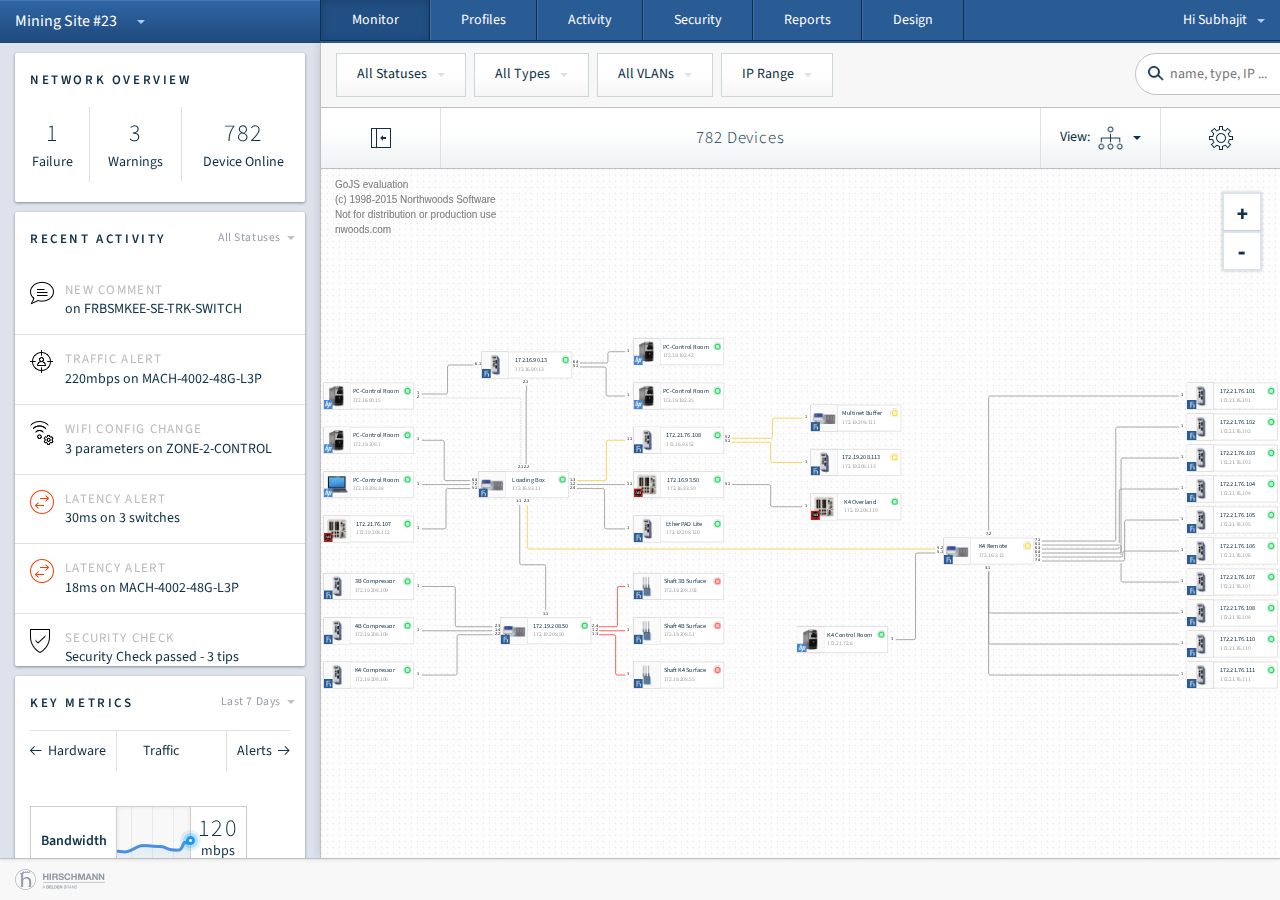
==== commit 2cb5d7e9: "animate transition between network stats and activity detail" ====
--- a/index.html
+++ b/index.html
@@ -94,7 +94,7 @@
 
 		<div id="col-stats" class="col-sm-3 col-xs-12">
 
-			<div id="activity-detail" class="sub-sec" style="display:none; z-index:9000; position:absolute; top:0; right:15px; bottom:0; left:15px;">
+			<div id="activity-detail" class="sub-sec disappear">
 				<div class="sub-sec-title">
 					<div style="position:absolute; top:15px; left:15px;">< Back</div>
 					<h3 style="text-align:center;">Activity Detail</h3>
@@ -169,7 +169,7 @@
 				</div>
 			</div>
 
-			<div id="stats-sub-sections";>
+			<div id="stats-sub-sections">
 
 				<div id="sub-sec-overview" class="sub-sec">
 					<div class="sub-sec-title">
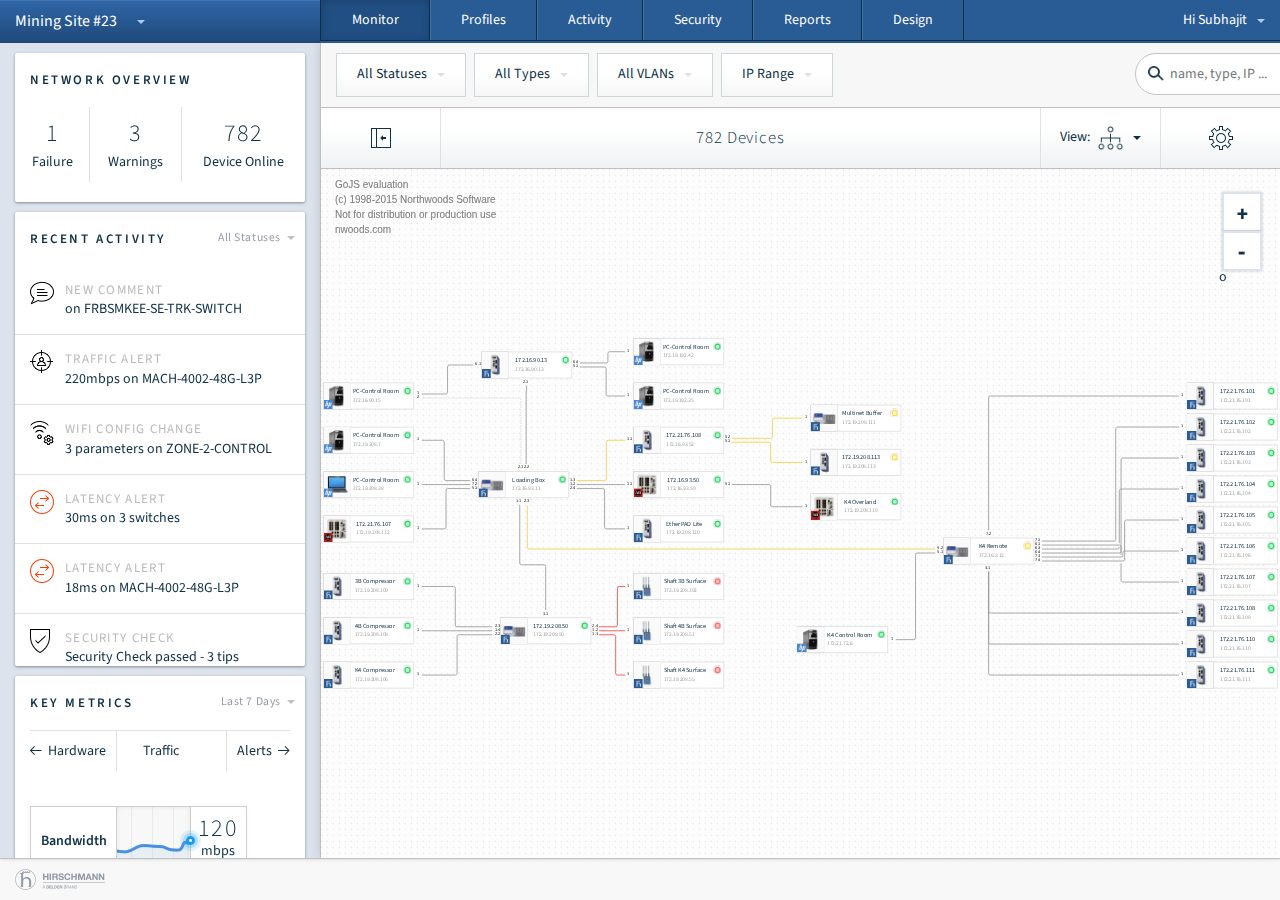
==== commit b0bc368e: "maximize topology on click" ====
--- a/index.html
+++ b/index.html
@@ -24,6 +24,7 @@
 
 <!--   H E A D E R   -->
 
+<body>
 
 
 <header>
@@ -604,8 +605,9 @@
 							]}
 						</textarea>
 						<div class="zoom-controls">
-							<div class="control zoom-in-icon" onclick="myDiagram.commandHandler.increaseZoom(3/2)"></div>
-							<div class="control zoom-out-icon" onclick="myDiagram.commandHandler.decreaseZoom(2/3)"></div>
+							<div class="noselect control zoom-in-icon" onclick="myDiagram.commandHandler.increaseZoom(3/2)"></div>
+							<div class="noselect control zoom-out-icon" onclick="myDiagram.commandHandler.decreaseZoom(2/3)"></div>
+							<div class="noselect control" onclick="maximize()">o</div>
            					<!-- <input id="ZoomToFit" type="button" onclick="myDiagram.commandHandler.zoomToFit()" value="[]" class="control" /> -->
        					</div>
 					</div><!-- view-topology -->
@@ -861,7 +863,14 @@
 										</div>
 									</td>
 									<td align="right" colspan="5">
-										<div class="paging-buttons">
+										<div class="paging-buttons pager">
+											<div class="b-prev button-white prev">Prev Page </div>
+                                                <div class="dropup">
+                                                <select class="gotoPage b-next button-white" aria-labelledby="view-table-rows" title="Select page number"></select>
+                                                </div>
+											<div class="b-next button-white next">Next Page</div>
+										</div>
+<!-- 										<div class="paging-buttons pager">
 											<div class="b-prev button-white">Prev Page </div>
 											<div class="dropup">
 												<button class="dropdown-toggle" type="button" id="view-table-rows" data-toggle="dropdown" aria-haspopup="true" aria-expanded="true">Page 1<span class="caret"></span></button>
@@ -872,7 +881,7 @@
 											</div>
 											<div class="b-next button-white">Next Page</div>
 										</div>
-									</td>
+ -->									</td>
 								</tr>
 							</tfoot>
 						</table>
@@ -907,7 +916,8 @@
 	<link rel="stylesheet" href="assets/css/jquery.tablesorter.pager.css">
 	<script src="assets/js/jquery.tablesorter.pager.js"></script>
 
-	<script id="js">$(function(){
+<script id="js">
+$(function(){
 
 	// **********************************
 	//  Description of ALL pager options
@@ -1107,6 +1117,19 @@
 		});
 
 });
+
+function maximize () {
+	var midX = myDiagram.viewportBounds.x + myDiagram.viewportBounds.width/2 - 5;
+	var midY = myDiagram.viewportBounds.y + myDiagram.viewportBounds.height/2 - 5;
+	var body = document.body
+	if (body.classList.contains('max-topology')) {
+		body.classList.remove('max-topology');
+	} else {
+		body.classList.add('max-topology');
+	}
+	myDiagram.rebuildParts();
+	myDiagram.centerRect( new go.Rect(midX, midY, 10, 10) );
+}
 </script>
 
 
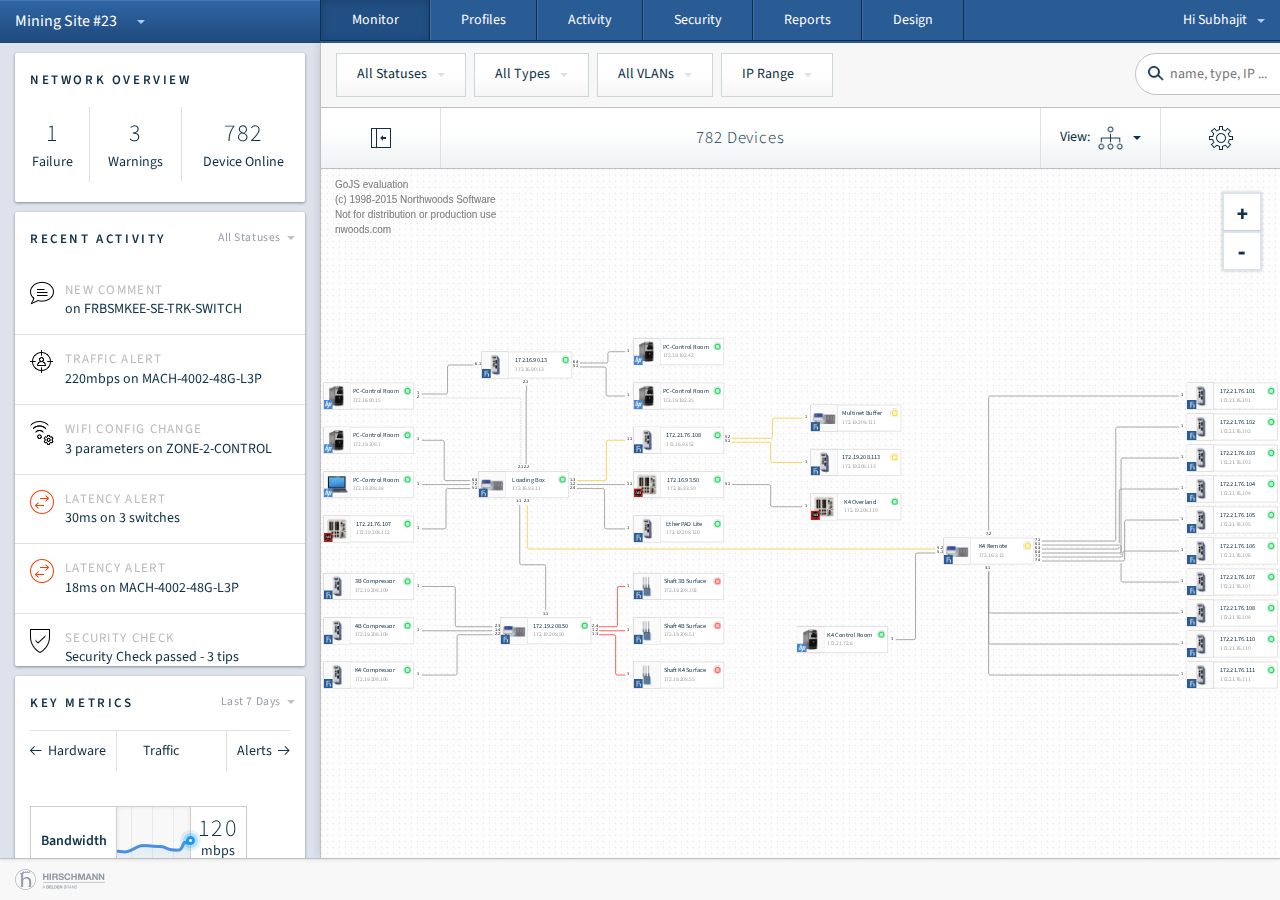
==== commit 29ae6d12: "Move from map view to topology view by clicking the site pin" ====
--- a/index.html
+++ b/index.html
@@ -24,7 +24,6 @@
 
 <!--   H E A D E R   -->
 
-<body>
 
 
 <header>
@@ -607,7 +606,6 @@
 						<div class="zoom-controls">
 							<div class="noselect control zoom-in-icon" onclick="myDiagram.commandHandler.increaseZoom(3/2)"></div>
 							<div class="noselect control zoom-out-icon" onclick="myDiagram.commandHandler.decreaseZoom(2/3)"></div>
-							<div class="noselect control" onclick="maximize()">o</div>
            					<!-- <input id="ZoomToFit" type="button" onclick="myDiagram.commandHandler.zoomToFit()" value="[]" class="control" /> -->
        					</div>
 					</div><!-- view-topology -->
@@ -887,7 +885,9 @@
 						</table>
 					</div><!-- view-table -->
 					<div class="view-map hidden">
-						
+						<a href="#">
+							<div id="button-view-topology" data-view="view-topology" data-icon="icon-topology@2x.png" data-icon-width="27" style="position: absolute; left: 1155px; top: 800px; width: 20px; height: 20px"></div>
+						</a>
 					</div><!-- view-map -->
 					</div>
 				</div><!-- main-content -->
@@ -916,8 +916,7 @@
 	<link rel="stylesheet" href="assets/css/jquery.tablesorter.pager.css">
 	<script src="assets/js/jquery.tablesorter.pager.js"></script>
 
-<script id="js">
-$(function(){
+	<script id="js">$(function(){
 
 	// **********************************
 	//  Description of ALL pager options
@@ -1117,19 +1116,6 @@
 		});
 
 });
-
-function maximize () {
-	var midX = myDiagram.viewportBounds.x + myDiagram.viewportBounds.width/2 - 5;
-	var midY = myDiagram.viewportBounds.y + myDiagram.viewportBounds.height/2 - 5;
-	var body = document.body
-	if (body.classList.contains('max-topology')) {
-		body.classList.remove('max-topology');
-	} else {
-		body.classList.add('max-topology');
-	}
-	myDiagram.rebuildParts();
-	myDiagram.centerRect( new go.Rect(midX, midY, 10, 10) );
-}
 </script>
 
 
